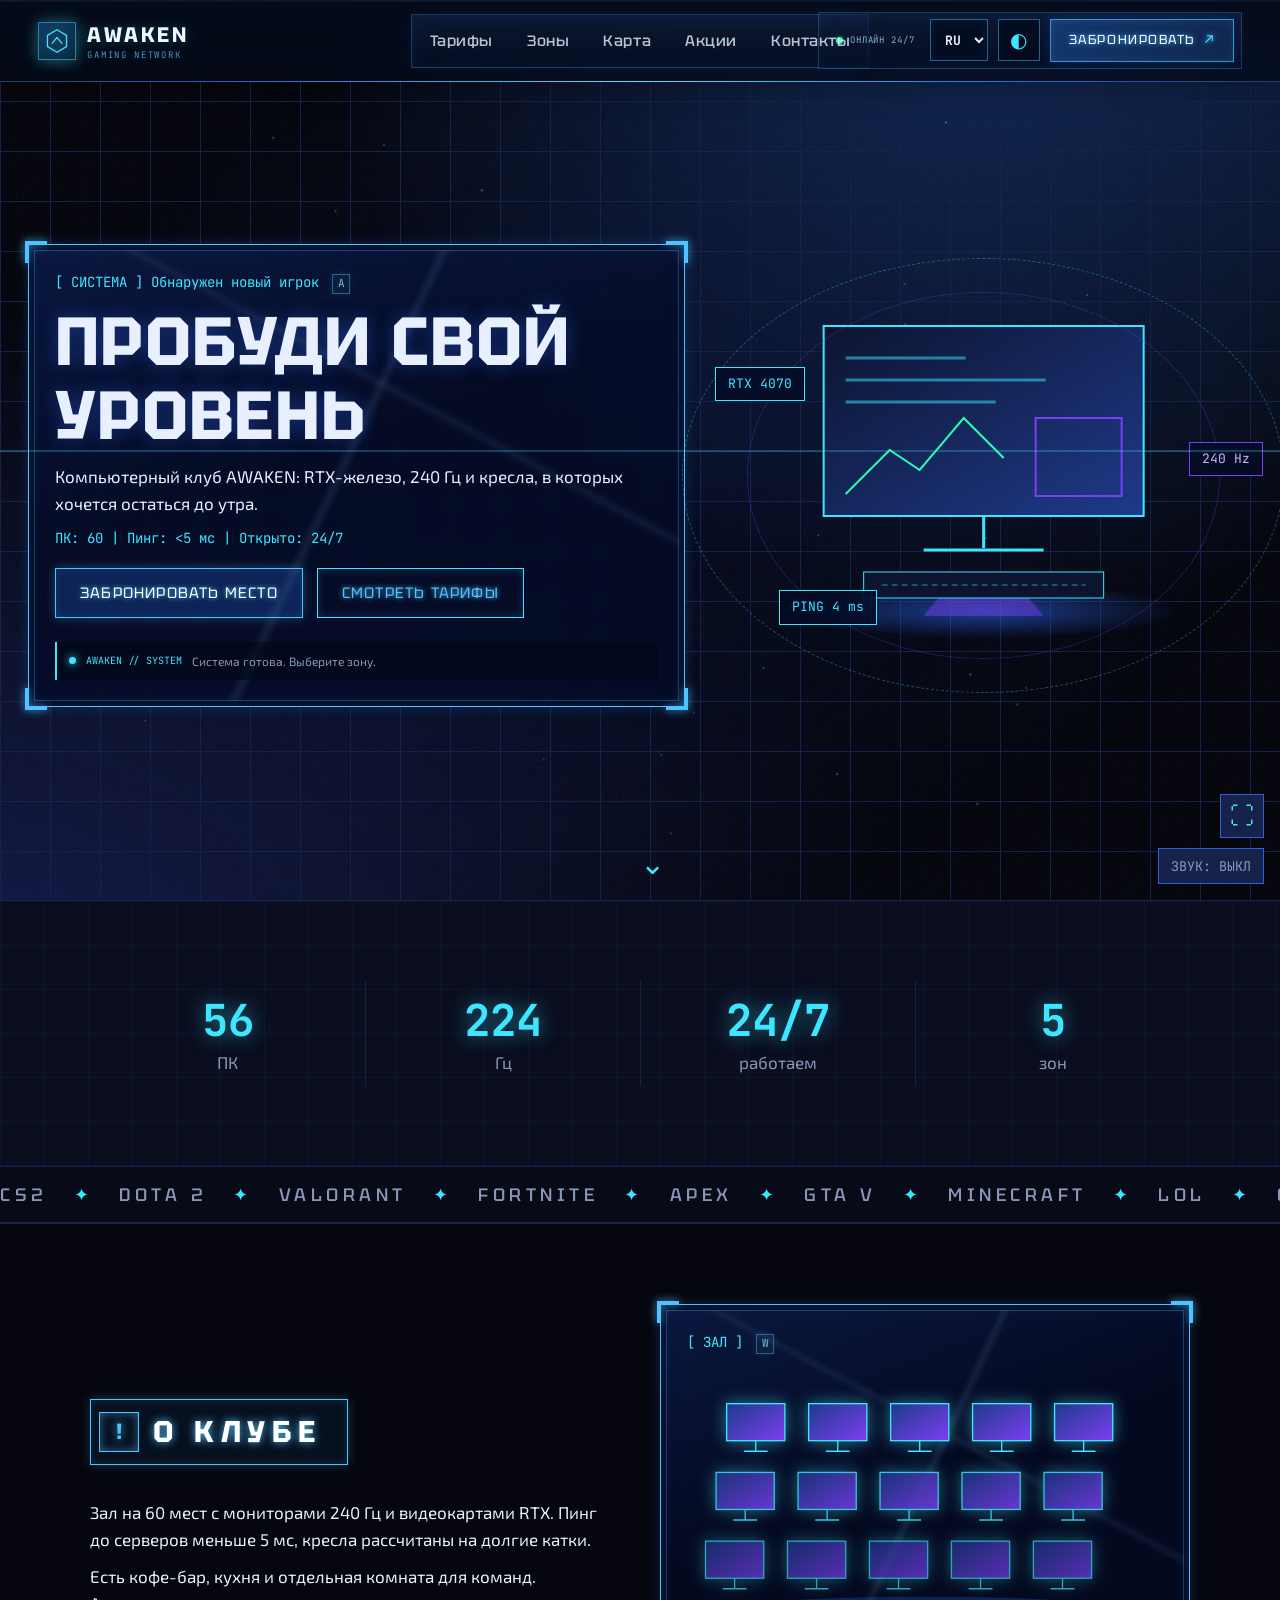
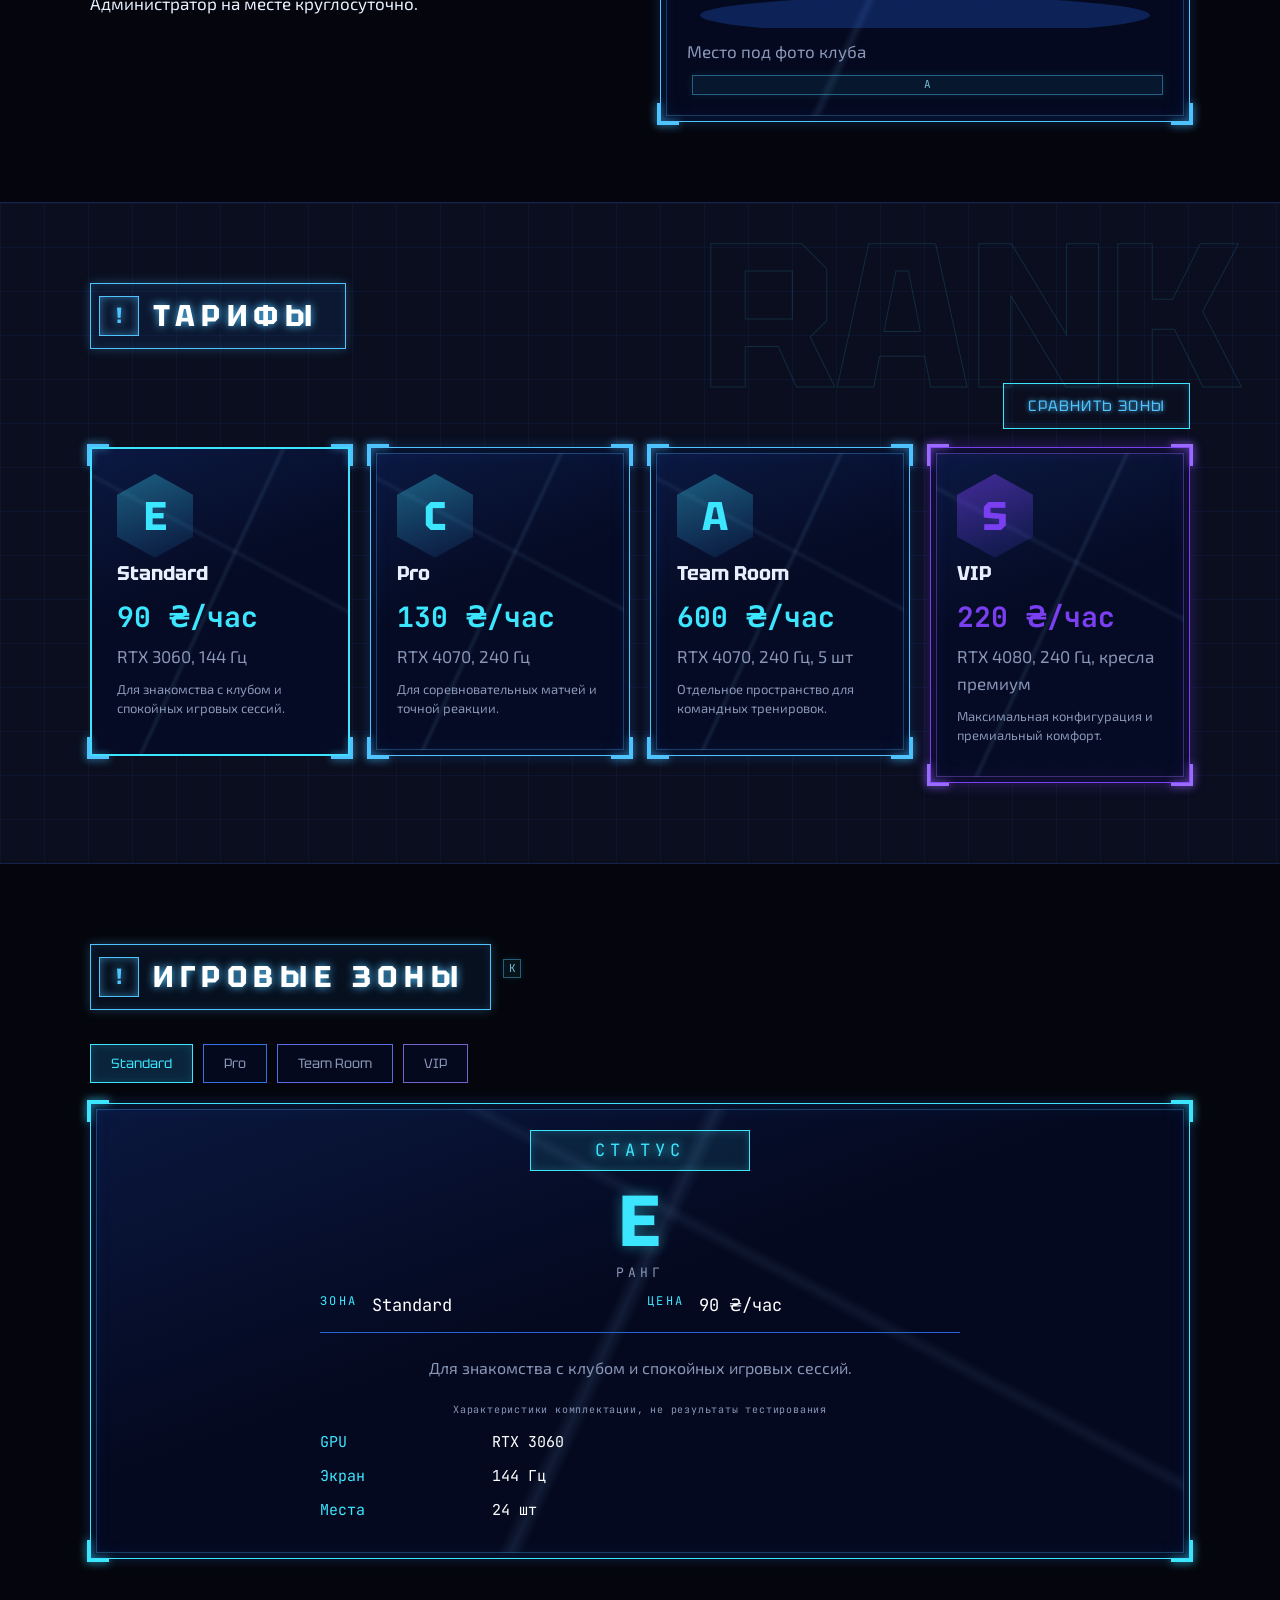
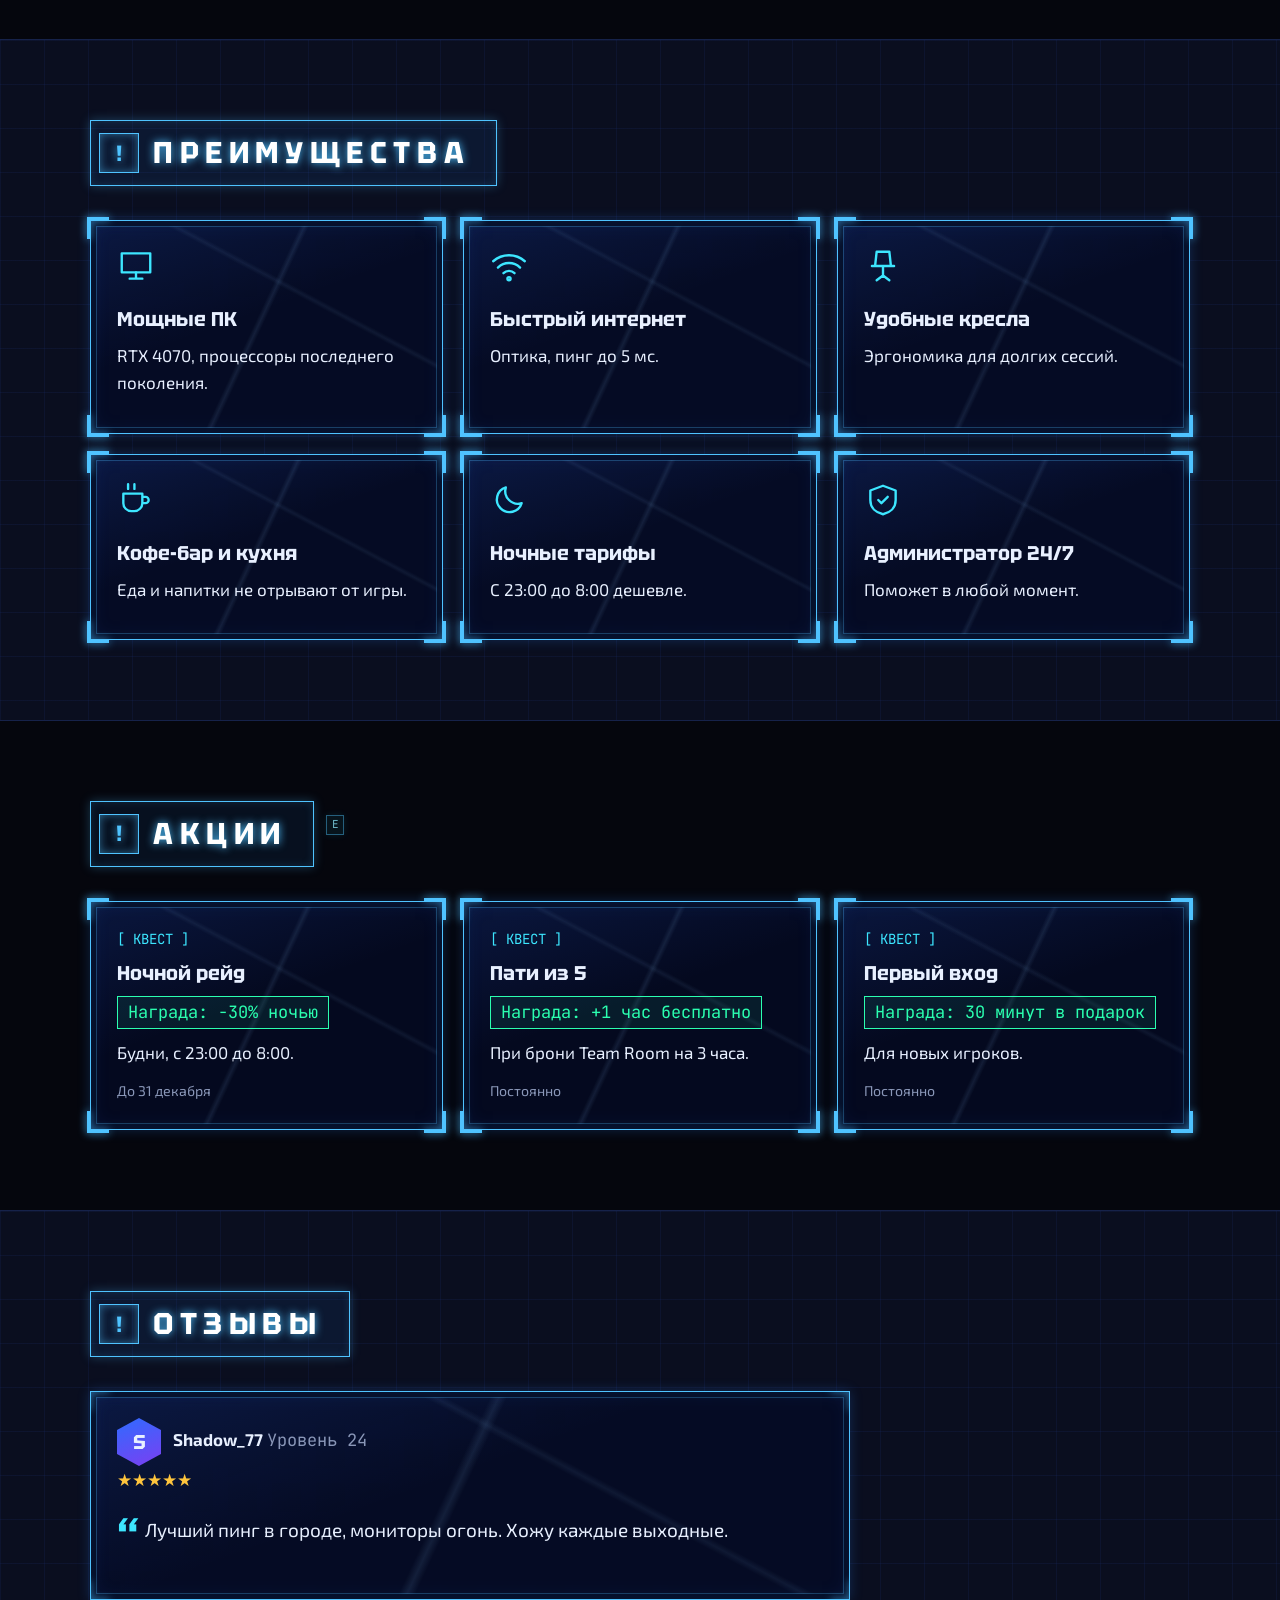
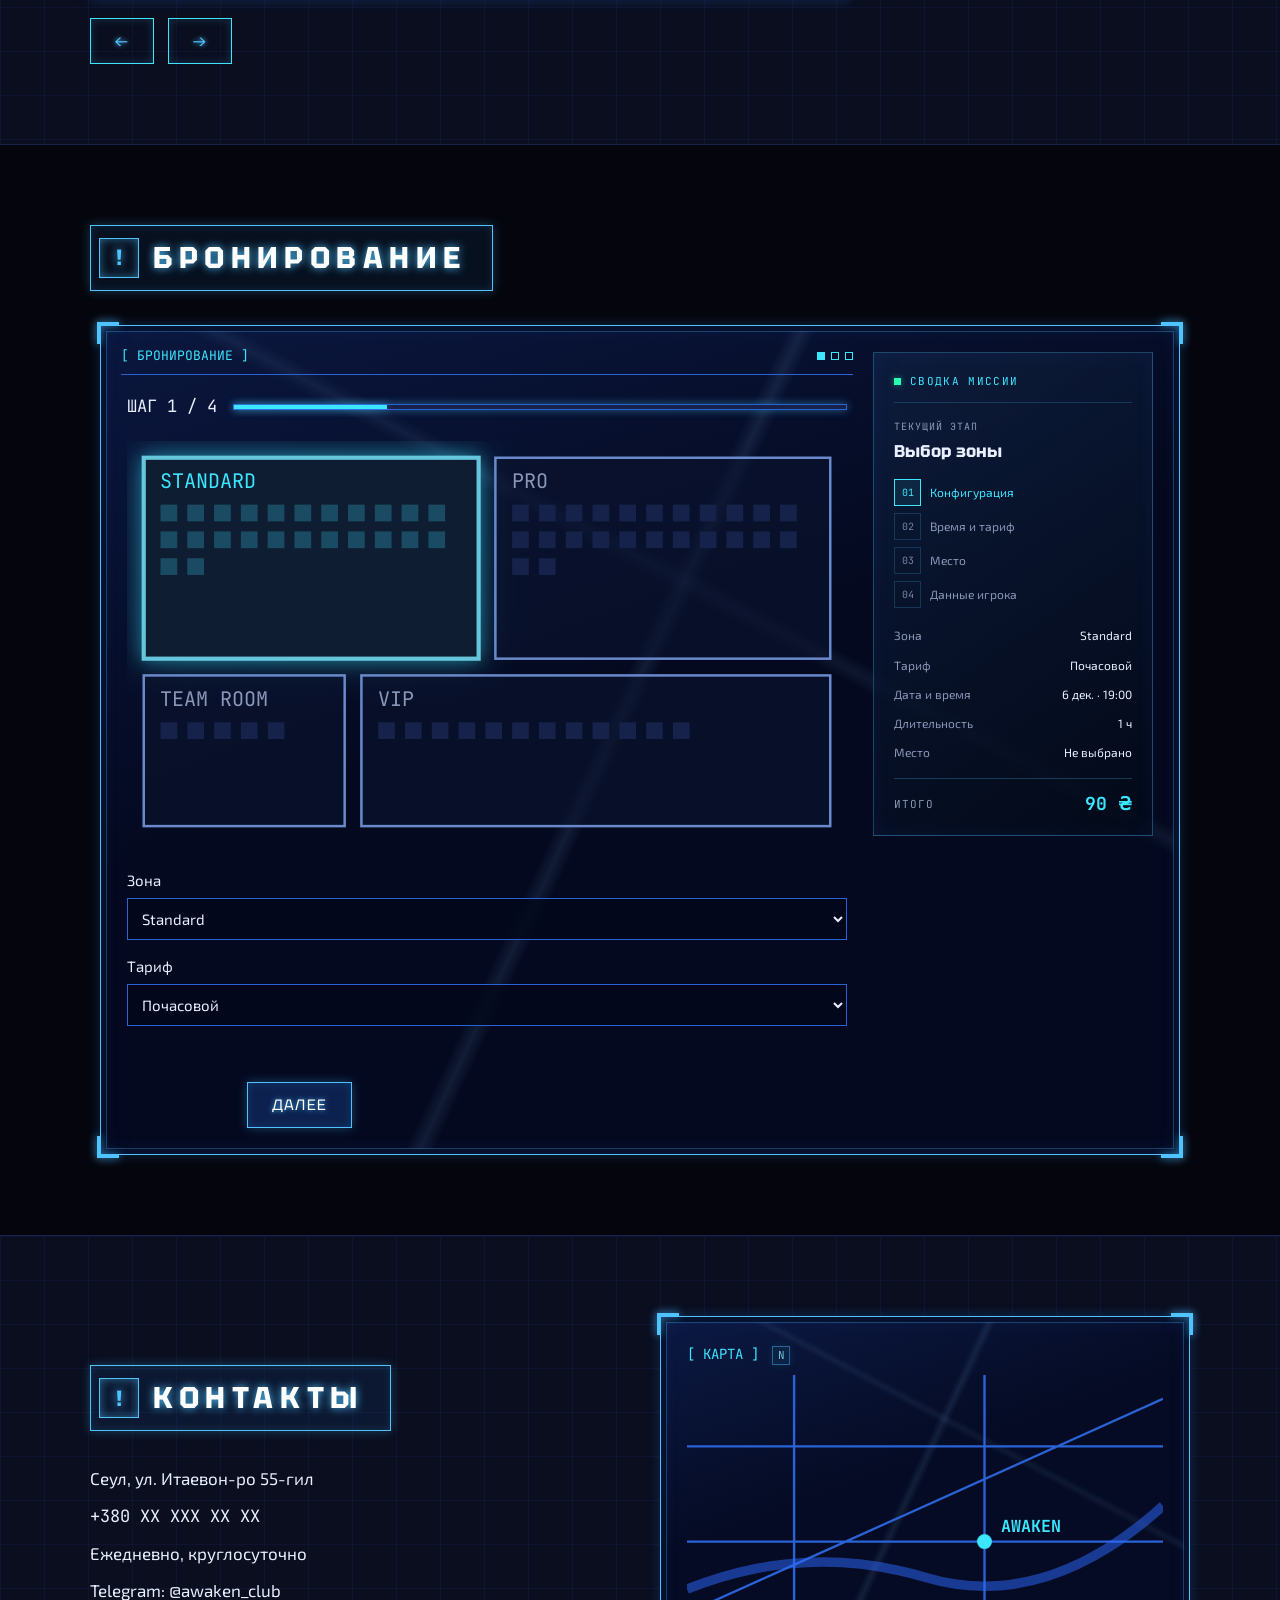
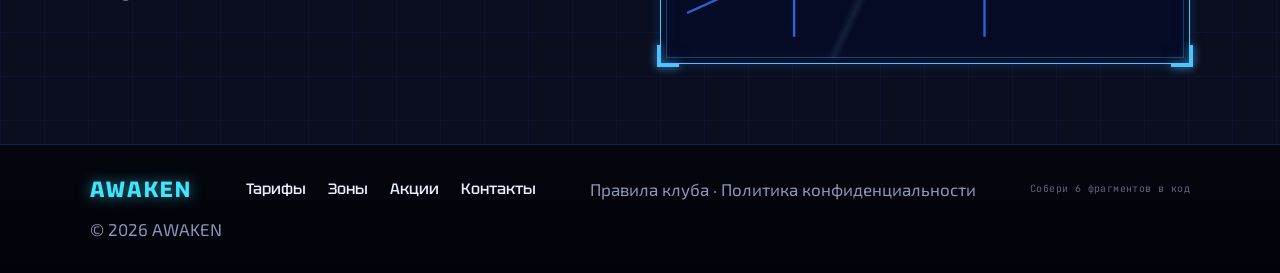
==== index.html @ d462f200 "s s" ====
<!doctype html>
<html lang="ru">

<head>
  <meta charset="UTF-8" />
  <meta name="viewport" content="width=device-width, initial-scale=1" />
  <title>AWAKEN | Игровые зоны, тарифы и демо-бронирование</title>
  <meta id="metaDescription" name="description"
    content="Учебный демосайт AWAKEN: игровые зоны, условные тарифы и демонстрационная форма бронирования компьютерного клуба." />
  <meta id="metaKeywords" name="keywords"
    content="учебный проект, компьютерный клуб, игровые зоны, тарифы, демо-бронирование, AWAKEN" />
  <meta property="og:type" content="website" />
  <meta id="ogTitle" property="og:title" content="AWAKEN | Игровые зоны, тарифы и демо-бронирование" />
  <meta id="ogDescription" property="og:description"
    content="Учебный демосайт AWAKEN: игровые зоны, условные тарифы и демонстрационная форма бронирования компьютерного клуба." />
  <meta id="ogLocale" property="og:locale" content="ru_RU" />
  <meta property="og:site_name" content="AWAKEN" />
  <meta name="twitter:card" content="summary" />
  <meta id="twitterTitle" name="twitter:title" content="AWAKEN | Игровые зоны, тарифы и демо-бронирование" />
  <meta id="twitterDescription" name="twitter:description"
    content="Учебный демосайт AWAKEN: игровые зоны, условные тарифы и демонстрационная форма бронирования компьютерного клуба." />
  <link rel="preconnect" href="https://fonts.googleapis.com" />
  <link rel="preconnect" href="https://fonts.gstatic.com" crossorigin />
  <link
    href="https://fonts.googleapis.com/css2?family=Tektur:wght@500;700&family=Exo+2:wght@400;600&family=JetBrains+Mono:wght@400;700&display=swap"
    rel="stylesheet" />
  <link rel="stylesheet" href="./style.css" />
</head>

<body>
  <a class="skip-link" href="#mainContent">Перейти к основному содержимому</a>
  <div id="loader">
    <p class="mono">ПРОБУЖДЕНИЕ СИСТЕМЫ...</p>
    <div class="bar"><i id="loadBar"></i></div>
  </div>
  <canvas id="particles" aria-hidden="true"></canvas>
  <div id="scrollProgress" role="progressbar" aria-label="Прогресс страницы" aria-valuemin="0" aria-valuemax="100"
    aria-valuenow="0">
    <span></span>
  </div>

  <header id="top">
    <a class="logo" href="#hero"><svg width="30" height="30" viewBox="0 0 30 30" fill="none" stroke="#3DE6FF"
        stroke-width="1.5">
        <path d="M15 2l11 6.5v13L15 28 4 21.5v-13z" />
        <path d="M9 18l6-7 6 7" />
      </svg><span class="brand-copy"><b>AWAKEN</b><small>GAMING NETWORK</small></span></a>
    <nav id="nav">
      <a href="#tariffs">Тарифы</a><a href="#zones">Зоны</a><a href="#map">Карта</a><a href="#quests">Акции</a><a
        href="#contacts">Контакты</a>
    </nav>
    <div class="head-right">
      <span class="head-status"><i></i><span>ОНЛАЙН 24/7</span></span>
      <select id="lang" aria-label="Язык">
        <option>RU</option>
        <option>UA</option>
        <option>EN</option>
      </select>
      <button id="calmMode" class="calm-toggle mono" type="button" aria-label="Спокойный режим" aria-pressed="false"
        title="Спокойный режим">
        ◐
      </button>
      <a class="btn" href="#map">Забронировать</a>
      <button id="burger" aria-label="Меню" aria-expanded="false" aria-controls="nav">☰</button>
    </div>
  </header>

  <main id="mainContent" tabindex="-1">
    <section id="hero">
      <div class="panel hero-box">
        <p class="mono tag">
          [ СИСТЕМА ] Обнаружен новый игрок
          <span class="cipher-fragment" title="Фрагмент 1/6" aria-hidden="true">A</span>
        </p>
        <h1 id="h1" class="glitch">Пробуди свой уровень</h1>
        <p>
          Компьютерный клуб AWAKEN: RTX-железо, 240 Гц и кресла, в которых хочется остаться до
          утра.
        </p>
        <p class="mono mini">ПК: 60 | Пинг: &lt;5 мс | Открыто: 24/7</p>
        <div class="row">
          <a class="btn" href="#map">Забронировать место</a><a class="btn ghost" href="#tariffs">Смотреть тарифы</a>
        </div>
        <div class="system-console" role="status">
          <span class="console-led" aria-hidden="true"></span>
          <span class="mono console-label">AWAKEN // SYSTEM</span>
          <span id="consoleMessage">Система готова. Выберите зону.</span>
        </div>
      </div>
      <div class="setup" aria-hidden="true">
        <svg viewBox="0 0 420 340">
          <defs>
            <linearGradient id="sg" x1="0" y1="0" x2="1" y2="1">
              <stop offset="0" stop-color="#0D1430" />
              <stop offset="1" stop-color="#1E3A8A" />
            </linearGradient>
            <radialGradient id="gl">
              <stop offset="0" stop-color="#2F6BFF" stop-opacity=".55" />
              <stop offset="1" stop-color="#2F6BFF" stop-opacity="0" />
            </radialGradient>
          </defs>
          <ellipse cx="210" cy="305" rx="200" ry="28" fill="url(#gl)" />
          <path d="M150 310q60-80 120 0z" fill="#7B3FF2" opacity=".45" />
          <g class="fl">
            <rect x="50" y="20" width="320" height="190" fill="url(#sg)" stroke="#3DE6FF" stroke-width="2" />
            <path d="M72 52h120M72 74h200M72 96h150" stroke="#3DE6FF" opacity=".5" stroke-width="3" />
            <rect x="262" y="112" width="86" height="78" fill="none" stroke="#7B3FF2" stroke-width="2" />
            <path d="M72 188l44-44 30 20 44-52 40 40" fill="none" stroke="#2BFFB0" stroke-width="2" />
            <path d="M210 210v32M150 244h120" stroke="#3DE6FF" stroke-width="3" />
          </g>
          <rect x="90" y="266" width="240" height="26" fill="#0D1430" stroke="#3DE6FF" />
          <path d="M108 279h204" stroke="#3DE6FF" stroke-dasharray="6 4" opacity=".6" />
        </svg><span class="chip c1 mono">RTX 4070</span><span class="chip c2 mono">240 Hz</span><span
          class="chip c3 mono">PING 4 ms</span>
      </div>
      <a class="scroll" href="#stats" aria-label="Прокрутить">⌄</a>
    </section>

    <section id="stats" class="alt">
      <div class="wrap stats">
        <div><b class="num" data-to="60">0</b><span>ПК</span></div>
        <div><b class="num" data-to="240">0</b><span>Гц</span></div>
        <div><b>24/7</b><span>работаем</span></div>
        <div><b class="num" data-to="5">0</b><span>зон</span></div>
      </div>
    </section>

    <div class="marq" aria-hidden="true">
      <div>
        CS2<b>✦</b>DOTA 2<b>✦</b>VALORANT<b>✦</b>FORTNITE<b>✦</b>APEX<b>✦</b>GTA
        V<b>✦</b>MINECRAFT<b>✦</b>LOL<b>✦</b>CS2<b>✦</b>DOTA
        2<b>✦</b>VALORANT<b>✦</b>FORTNITE<b>✦</b>APEX<b>✦</b>GTA
        V<b>✦</b>MINECRAFT<b>✦</b>LOL<b>✦</b>CS2<b>✦</b>DOTA
        2<b>✦</b>VALORANT<b>✦</b>FORTNITE<b>✦</b>APEX<b>✦</b>GTA
        V<b>✦</b>MINECRAFT<b>✦</b>LOL<b>✦</b>CS2<b>✦</b>DOTA
        2<b>✦</b>VALORANT<b>✦</b>FORTNITE<b>✦</b>APEX<b>✦</b>GTA V<b>✦</b>MINECRAFT<b>✦</b>LOL<b>✦</b>
      </div>
    </div>

    <section id="about">
      <div class="wrap two">
        <div>
          <h2>О клубе</h2>
          <p>
            Зал на 60 мест с мониторами 240 Гц и видеокартами RTX. Пинг до серверов меньше 5 мс,
            кресла рассчитаны на долгие катки.
          </p>
          <p>
            Есть кофе-бар, кухня и отдельная комната для команд. Администратор на месте
            круглосуточно.
          </p>
        </div>
        <div class="panel photo">
          <span class="mono tag">[ ЗАЛ ]
            <span class="cipher-fragment" title="Фрагмент 2/6" aria-hidden="true">W</span></span><svg class="hall"
            viewBox="0 0 360 200" aria-hidden="true">
            <defs>
              <linearGradient id="m2" x1="0" y1="0" x2="1" y2="1">
                <stop offset="0" stop-color="#1E3A8A" />
                <stop offset="1" stop-color="#7B3FF2" />
              </linearGradient>
              <g id="mn">
                <rect width="44" height="28" fill="url(#m2)" stroke="#3DE6FF" />
                <path d="M22 28v8M13 36h18" stroke="#3DE6FF" />
              </g>
            </defs>
            <ellipse cx="180" cy="190" rx="170" ry="14" fill="#2F6BFF" opacity=".25" />
            <use href="#mn" x="30" y="30" opacity="1.0" />
            <use href="#mn" x="92" y="30" opacity="1.0" />
            <use href="#mn" x="154" y="30" opacity="1.0" />
            <use href="#mn" x="216" y="30" opacity="1.0" />
            <use href="#mn" x="278" y="30" opacity="1.0" />
            <use href="#mn" x="22" y="82" opacity="0.85" />
            <use href="#mn" x="84" y="82" opacity="0.85" />
            <use href="#mn" x="146" y="82" opacity="0.85" />
            <use href="#mn" x="208" y="82" opacity="0.85" />
            <use href="#mn" x="270" y="82" opacity="0.85" />
            <use href="#mn" x="14" y="134" opacity="0.7" />
            <use href="#mn" x="76" y="134" opacity="0.7" />
            <use href="#mn" x="138" y="134" opacity="0.7" />
            <use href="#mn" x="200" y="134" opacity="0.7" />
            <use href="#mn" x="262" y="134" opacity="0.7" />
          </svg>
          <p class="muted">Место под фото клуба</p>
          <span class="cipher-fragment" title="Фрагмент 3/6" aria-hidden="true">A</span>
        </div>
      </div>
    </section>

    <section id="tariffs" class="alt">
      <div class="wrap">
        <h2>Тарифы</h2>
        <button id="compareZones" class="btn ghost compare-trigger" type="button">
          Сравнить зоны
        </button>
        <div class="grid4" id="tariffGrid"></div>
      </div>
    </section>

    <section id="zones">
      <div class="wrap">
        <h2>Игровые зоны</h2>
        <span class="cipher-fragment cipher-marker" title="Фрагмент 4/6" aria-hidden="true">K</span>
        <div class="tabs" id="zoneTabs"></div>
        <div id="zoneTooltip" class="zone-tooltip" role="status" aria-live="polite" hidden></div>
        <div class="panel zone-card" id="zoneCard"></div>
      </div>
    </section>

    <section id="adv" class="alt">
      <div class="wrap">
        <h2>Преимущества</h2>
        <div class="grid3">
          <div class="panel">
            <svg class="ico" viewBox="0 0 24 24" aria-hidden="true">
              <rect x="3" y="4" width="18" height="12" />
              <path d="M8 20h8M12 16v4" />
            </svg>
            <h3>Мощные ПК</h3>
            <p>RTX 4070, процессоры последнего поколения.</p>
          </div>
          <div class="panel">
            <svg class="ico" viewBox="0 0 24 24" aria-hidden="true">
              <path d="M2 9a15 15 0 0 1 20 0M5 13a10 10 0 0 1 14 0M8.5 16.5a5 5 0 0 1 7 0" />
              <circle cx="12" cy="20" r="1" />
            </svg>
            <h3>Быстрый интернет</h3>
            <p>Оптика, пинг до 5 мс.</p>
          </div>
          <div class="panel">
            <svg class="ico" viewBox="0 0 24 24" aria-hidden="true">
              <path d="M8 3h8l1 9H7zM5 12h14M12 12v6M8 21l4-3 4 3" />
            </svg>
            <h3>Удобные кресла</h3>
            <p>Эргономика для долгих сессий.</p>
          </div>
          <div class="panel">
            <svg class="ico" viewBox="0 0 24 24" aria-hidden="true">
              <path d="M4 8h12v6a5 5 0 0 1-5 5H9a5 5 0 0 1-5-5zM16 10h2a2 2 0 0 1 0 4h-2M7 2v3M11 2v3" />
            </svg>
            <h3>Кофе-бар и кухня</h3>
            <p>Еда и напитки не отрывают от игры.</p>
          </div>
          <div class="panel">
            <svg class="ico" viewBox="0 0 24 24" aria-hidden="true">
              <path d="M20 14A8 8 0 0 1 10 4a8 8 0 1 0 10 10z" />
            </svg>
            <h3>Ночные тарифы</h3>
            <p>С 23:00 до 8:00 дешевле.</p>
          </div>
          <div class="panel">
            <svg class="ico" viewBox="0 0 24 24" aria-hidden="true">
              <path d="M12 3l8 3v6c0 5-3.5 8-8 9-4.5-1-8-4-8-9V6z" />
              <path d="M9 12l2 2 4-4" />
            </svg>
            <h3>Администратор 24/7</h3>
            <p>Поможет в любой момент.</p>
          </div>
        </div>
      </div>
    </section>

    <section id="quests">
      <div class="wrap">
        <h2>Акции</h2>
        <span class="cipher-fragment cipher-marker" title="Фрагмент 5/6" aria-hidden="true">E</span>
        <div class="grid3">
          <div class="panel">
            <span class="mono tag">[ КВЕСТ ]</span>
            <h3>Ночной рейд</h3>
            <p class="reward mono">Награда: -30% ночью</p>
            <p>Будни, с 23:00 до 8:00.</p>
            <small class="muted">До 31 декабря</small>
          </div>
          <div class="panel">
            <span class="mono tag">[ КВЕСТ ]</span>
            <h3>Пати из 5</h3>
            <p class="reward mono">Награда: +1 час бесплатно</p>
            <p>При брони Team Room на 3 часа.</p>
            <small class="muted">Постоянно</small>
          </div>
          <div class="panel">
            <span class="mono tag">[ КВЕСТ ]</span>
            <h3>Первый вход</h3>
            <p class="reward mono">Награда: 30 минут в подарок</p>
            <p>Для новых игроков.</p>
            <small class="muted">Постоянно</small>
          </div>
        </div>
      </div>
    </section>

    <section id="reviews" class="alt">
      <div class="wrap">
        <h2>Отзывы</h2>
        <div class="panel review" id="review"></div>
        <div class="row">
          <button class="btn ghost" id="prev" type="button" aria-label="Предыдущий отзыв">
            ←</button><button class="btn ghost" id="next" type="button" aria-label="Следующий отзыв">
            →
          </button>
        </div>
      </div>
    </section>

    <section id="map">
      <div class="wrap">
        <h2>Бронирование</h2>
        <div class="panel book">
          <div class="booking-layout">
            <div class="booking-main">
              <div class="wbar mono"><span>[ БРОНИРОВАНИЕ ]</span><i></i><i></i><i></i></div>
              <div class="steps mono">
                <span id="stepLabel">ШАГ 1 / 4</span>
                <div class="bar"><i id="stepBar"></i></div>
              </div>
              <div class="step" data-step="1">
                <div id="hallMap" class="hallmap" aria-label="Схема зала"></div>
                <label>Зона<select id="fZone"></select></label>
                <label>Тариф<select id="fTariff">
                    <option value="1">Почасовой</option>
                    <option value="0.9">Пакет 3 часа (-10%)</option>
                    <option value="0.7">Ночной (-30%)</option>
                  </select></label>
              </div>
              <div class="step" data-step="2" hidden>
                <label>Дата<input type="date" id="fDate" /></label>
                <label>Время<select id="fTime"></select></label>
                <label>Длительность<select id="fDur">
                    <option>1</option>
                    <option>2</option>
                    <option>3</option>
                    <option>5</option>
                  </select></label>
                <p class="mono total" id="total"></p>
              </div>
              <div class="step" data-step="3" hidden>
                <div class="legend mono">
                  <span class="free">свободно</span><span class="busy">занято</span><span class="sel">выбрано</span>
                </div>
                <div class="seats" id="seats"></div>
                <p class="mono muted" id="seatInfo">Выберите место</p>
              </div>
              <div class="step" data-step="4" hidden>
                <label>Имя или ник *<input id="fName" /></label>
                <label>Телефон *<input id="fPhone" placeholder="+380 XX XXX XX XX" inputmode="tel" /></label>
                <label>Email<input id="fEmail" type="email" inputmode="email" /></label>
                <label>Telegram<input id="fTg" placeholder="@nick" /></label>
                <label>Комментарий<textarea id="fNote" maxlength="300"></textarea></label>
                <input id="hp" class="hp" tabindex="-1" autocomplete="off" aria-hidden="true" />
                <label class="check"><input type="checkbox" id="fAgree" /> Согласен на обработку данных *</label>
              </div>
              <p class="error" id="err"></p>
              <div class="row">
                <button class="btn ghost" id="back">Назад</button><button class="btn" id="forward">Далее</button>
              </div>
            </div>
            <aside class="booking-summary" aria-live="polite">
              <div class="summary-top mono">
                <span class="summary-led"></span><span>СВОДКА МИССИИ</span>
              </div>
              <p class="summary-label mono">ТЕКУЩИЙ ЭТАП</p>
              <h3 id="missionTitle">Выбор зоны</h3>
              <ol class="mission-list">
                <li data-mission-step="1">Конфигурация</li>
                <li data-mission-step="2">Время и тариф</li>
                <li data-mission-step="3">Место</li>
                <li data-mission-step="4">Данные игрока</li>
              </ol>
              <dl class="summary-details">
                <div>
                  <dt>Зона</dt>
                  <dd id="summaryZone">Standard</dd>
                </div>
                <div>
                  <dt>Тариф</dt>
                  <dd id="summaryRate">Почасовой</dd>
                </div>
                <div>
                  <dt>Дата и время</dt>
                  <dd id="summaryDate">—</dd>
                </div>
                <div>
                  <dt>Длительность</dt>
                  <dd id="summaryDuration">1 ч</dd>
                </div>
                <div>
                  <dt>Место</dt>
                  <dd id="summarySeat">—</dd>
                </div>
              </dl>
              <div class="summary-total">
                <span>ИТОГО</span><strong id="summaryTotal">90 ₴</strong>
              </div>
            </aside>
          </div>
        </div>
      </div>
    </section>

    <section id="contacts" class="alt">
      <div class="wrap two">
        <div>
          <h2>Контакты</h2>
          <p>Сеул, ул. Итаевон-ро 55-гил</p>
          <p class="mono">+380 XX XXX XX XX</p>
          <p>Ежедневно, круглосуточно</p>
          <p>Telegram: @awaken_club</p>
        </div>
        <div class="panel photo map">
          <span class="mono tag">[ КАРТА ]
            <span class="cipher-fragment" title="Фрагмент 6/6" aria-hidden="true">N</span></span><svg class="citymap"
            viewBox="0 0 400 220" aria-hidden="true">
            <path d="M0 60h400M0 140h400M90 0v220M250 0v220M0 200L400 20" />
            <path class="river" d="M0 180q100-40 200-10t200-60" />
            <circle class="ring" cx="250" cy="140" r="6" />
            <circle cx="250" cy="140" r="6" fill="#3DE6FF" />
            <text x="264" y="132">AWAKEN</text>
          </svg>
        </div>
      </div>
    </section>
  </main>

  <footer>
    <div class="wrap foot">
      <b class="logo-f">AWAKEN</b>
      <div class="fn">
        <a href="#tariffs">Тарифы</a><a href="#zones">Зоны</a><a href="#quests">Акции</a><a
          href="#contacts">Контакты</a>
      </div>
      <span class="muted">Правила клуба · Политика конфиденциальности</span>
      <span class="cipher-hint mono">Собери 6 фрагментов в код</span><span class="muted">© 2026 AWAKEN</span>
    </div>
  </footer>

  <dialog id="compareDialog" class="compare-dialog" aria-labelledby="compareTitle">
    <button id="compareClose" class="compare-close" type="button" aria-label="Закрыть сравнение">
      ×
    </button>
    <p class="mono compare-kicker">[ СРАВНЕНИЕ КОНФИГУРАЦИЙ ]</p>
    <h2 id="compareTitle">Сравнение зон</h2>
    <div id="compareContent"></div>
  </dialog>

  <dialog id="bookingComplete" class="booking-complete" aria-labelledby="completeTitle">
    <button id="completeClose" class="complete-close" type="button" aria-label="Закрыть подтверждение">
      ×
    </button>
    <div class="complete-kicker mono">[ МИССИЯ ЗАВЕРШЕНА ]</div>
    <div class="complete-mark" aria-hidden="true">✓</div>
    <h2 id="completeTitle">Бронь подтверждена</h2>
    <p id="completeMessage">Твоё место ждёт тебя. Увидимся в игре!</p>
    <dl class="complete-details">
      <div>
        <dt>Зона</dt>
        <dd id="completeZone"></dd>
      </div>
      <div>
        <dt>Место</dt>
        <dd id="completeSeat"></dd>
      </div>
      <div>
        <dt>Дата и время</dt>
        <dd id="completeDate"></dd>
      </div>
      <div>
        <dt>Длительность</dt>
        <dd id="completeDuration"></dd>
      </div>
      <div>
        <dt>ИТОГО</dt>
        <dd id="completeTotal"></dd>
      </div>
    </dl>
    <div class="complete-actions">
      <button id="completeCalendar" class="btn ghost" type="button">В календарь</button>
      <button id="completeNew" class="btn" type="button">Новая бронь</button>
    </div>
  </dialog>

  <div id="toasts"></div>
  <button id="mobileBookingSummary" type="button" aria-label="Сводка миссии и сумма брони">
    <span><small class="mono">МИССИЯ</small><strong id="mobileSummaryZone">Standard</strong><em
        id="mobileSummarySeat">Место —</em></span>
    <b><small class="mono">ИТОГО</small><strong id="mobileSummaryTotal">90 ₴</strong></b>
  </button>
  <button id="sound" class="mono" aria-pressed="false">ЗВУК: ВЫКЛ</button>
  <button id="fullscreen" class="mono" type="button" aria-label="Включить полноэкранный режим"
    title="Включить полноэкранный режим" aria-pressed="false">
    ⛶
  </button>
  <a class="btn sticky" href="#map">Забронировать</a>
  <script src="./main.js"></script>
</body>

</html>
---- style.css ----
:root {
  --bg: #05060d;
  --bg2: #0a0e1f;
  --panel: rgba(13, 20, 48, 0.78);
  --line: #1e3a8a;
  --line2: #16224a;
  --muted: #8a97b8;
  --text: #e8f0ff;
  --blue: #2f6bff;
  --cyan: #3de6ff;
  --violet: #7b3ff2;
  --ok: #2bffb0;
  --warn: #ffc53d;
  --bad: #ff3d5a;
  --cut: polygon(
    0 0,
    calc(100% - 12px) 0,
    100% 12px,
    100% 100%,
    12px 100%,
    0 calc(100% - 12px)
  );
}
* {
  box-sizing: border-box;
  margin: 0;
}
html {
  scroll-behavior: smooth;
  scroll-padding-top: 70px;
}
body {
  background: var(--bg);
  color: var(--text);
  font:
    17px/1.6 "Exo 2",
    Inter,
    sans-serif;
  overflow-x: hidden;
}
body::before {
  content: "";
  position: fixed;
  inset: 0;
  z-index: -1;
  background:
    radial-gradient(circle at 85% 0, rgba(47, 107, 255, 0.22), transparent 45%),
    radial-gradient(
      circle at 10% 100%,
      rgba(123, 63, 242, 0.18),
      transparent 45%
    );
}
h1,
h2,
h3,
.btn,
nav a,
.logo {
  font-family: Tektur, "Russo One", sans-serif;
}
h1 {
  font-size: clamp(34px, 6vw, 68px);
  line-height: 1.1;
  text-transform: uppercase;
  letter-spacing: 0.02em;
  margin: 10px 0;
}
h2 {
  font-size: clamp(28px, 4vw, 42px);
  text-transform: uppercase;
  margin-bottom: 28px;
}
h2::after {
  content: "";
  display: block;
  width: 60px;
  height: 3px;
  background: var(--cyan);
  margin-top: 8px;
}
h3 {
  margin-bottom: 6px;
}
p {
  margin-bottom: 10px;
}
a {
  color: var(--cyan);
}
.mono {
  font-family: "JetBrains Mono", monospace;
}
.muted {
  color: var(--muted);
}
.wrap {
  max-width: 1140px;
  margin: auto;
  padding: 0 20px;
}
section {
  padding: 80px 0;
}
.alt {
  background: var(--bg2);
}
.two {
  display: grid;
  grid-template-columns: 1fr 1fr;
  gap: 40px;
  align-items: center;
}
.grid4 {
  display: grid;
  grid-template-columns: repeat(4, 1fr);
  gap: 20px;
}
#tariffGrid {
  align-items: start;
}
.grid3 {
  display: grid;
  grid-template-columns: repeat(3, 1fr);
  gap: 20px;
}
.row {
  display: flex;
  gap: 14px;
  flex-wrap: wrap;
  margin-top: 18px;
}

/* панели */
.panel {
  position: relative;
  background: var(--panel);
  backdrop-filter: blur(8px);
  border: 1px solid var(--line);
  padding: 22px;
  clip-path: var(--cut);
}
.panel::before {
  content: "";
  position: absolute;
  left: 0;
  top: 0;
  width: 14px;
  height: 14px;
  border-left: 2px solid var(--cyan);
  border-top: 2px solid var(--cyan);
}
.tag {
  color: var(--cyan);
  font-size: 14px;
  font-weight: 400;
}
.photo {
  min-height: 260px;
  display: flex;
  flex-direction: column;
  justify-content: space-between;
}

/* кнопки */
.btn {
  display: inline-block;
  padding: 12px 24px;
  border: 1px solid transparent;
  cursor: pointer;
  color: #fff;
  text-decoration: none;
  text-transform: uppercase;
  font-size: 15px;
  background: linear-gradient(90deg, var(--blue), var(--cyan));
  clip-path: polygon(0 0, calc(100% - 10px) 0, 100% 10px, 100% 100%, 0 100%);
  box-shadow: 0 0 20px rgba(47, 107, 255, 0.6);
  transition:
    transform 0.2s,
    filter 0.2s;
}
.btn:hover {
  transform: translateY(-2px);
  filter: brightness(1.15);
}
.btn:active {
  transform: scale(0.97);
}
.btn.ghost {
  background: transparent;
  border-color: var(--cyan);
  color: var(--cyan);
  box-shadow: none;
}
.btn.ghost:hover {
  background: rgba(61, 230, 255, 0.15);
}
.btn.vip {
  background: linear-gradient(90deg, var(--violet), var(--blue));
}
.btn:disabled {
  background: var(--line2);
  color: var(--muted);
  box-shadow: none;
  cursor: not-allowed;
}
:focus-visible {
  outline: 2px solid var(--cyan);
  outline-offset: 2px;
}

/* шапка */
header {
  position: fixed;
  top: 0;
  left: 0;
  right: 0;
  z-index: 50;
  display: flex;
  align-items: center;
  justify-content: space-between;
  padding: 18px 28px;
  transition: 0.3s;
}
header.small {
  padding: 8px 28px;
  background: rgba(5, 6, 13, 0.85);
  backdrop-filter: blur(10px);
  border-bottom: 1px solid var(--line2);
}
.logo {
  display: flex;
  gap: 10px;
  align-items: center;
  color: var(--text);
  text-decoration: none;
  font-size: 22px;
  font-weight: 700;
}
nav {
  display: flex;
  gap: 28px;
}
nav a {
  color: var(--text);
  text-decoration: none;
  font-weight: 500;
  position: relative;
  padding: 4px 0;
}
nav a::after {
  content: "";
  position: absolute;
  left: 0;
  bottom: 0;
  height: 2px;
  width: 0;
  background: var(--cyan);
  transition: width 0.3s;
}
nav a:hover::after,
nav a.active::after {
  width: 100%;
}
.head-right {
  display: flex;
  gap: 14px;
  align-items: center;
}
select,
input,
textarea {
  background: var(--bg);
  color: var(--text);
  border: 1px solid var(--line);
  padding: 10px;
  font: inherit;
  width: 100%;
}
#lang {
  width: auto;
}
#burger {
  display: none;
  background: none;
  border: 0;
  color: var(--text);
  font-size: 26px;
}

/* hero */
#hero {
  min-height: 100vh;
  display: grid;
  grid-template-columns: 1.1fr 0.9fr;
  gap: 30px;
  align-items: center;
  padding: 110px 28px 60px;
  position: relative;
  overflow: hidden;
  background-image:
    linear-gradient(var(--line2) 1px, transparent 1px),
    linear-gradient(90deg, var(--line2) 1px, transparent 1px);
  background-size: 50px 50px;
  background-position: var(--hero-grid-x, 0px) var(--hero-grid-y, 0px);
  transition: background-position 0.35s ease-out;
}
#hero::after {
  content: "";
  position: absolute;
  left: 0;
  right: 0;
  height: 2px;
  background: var(--cyan);
  opacity: 0.25;
  animation: scan 8s linear infinite;
}
@keyframes scan {
  from {
    top: 0;
  }
  to {
    top: 100%;
  }
}
.mini {
  color: var(--cyan);
  font-size: 14px;
}
.setup {
  position: relative;
  height: 340px;
  transform: translate3d(var(--hero-setup-x, 0px), var(--hero-setup-y, 0px), 0);
  transition: transform 0.35s ease-out;
}
.screen {
  position: absolute;
  inset: 20px 40px 90px;
  border: 2px solid var(--cyan);
  background: linear-gradient(135deg, #0d1430, #1e3a8a);
  box-shadow: 0 0 40px rgba(47, 107, 255, 0.6);
}
.keys {
  position: absolute;
  left: 50px;
  right: 50px;
  bottom: 40px;
  height: 26px;
  border: 1px solid var(--cyan);
  background: var(--panel);
}
.chair {
  position: absolute;
  left: 38%;
  bottom: 0;
  width: 24%;
  height: 30px;
  background: var(--violet);
  opacity: 0.6;
  filter: blur(6px);
}
.scroll {
  position: absolute;
  bottom: 14px;
  left: 50%;
  font-size: 30px;
  text-decoration: none;
  animation: pulse 2s infinite;
}
@keyframes pulse {
  50% {
    opacity: 0.3;
    transform: translateY(6px);
  }
}
.glitch.run {
  animation: glitch 0.3s;
}
@keyframes glitch {
  25% {
    transform: translate(-3px, 1px);
    text-shadow:
      2px 0 var(--bad),
      -2px 0 var(--cyan);
  }
  75% {
    transform: translate(3px, -1px);
    text-shadow: -2px 0 var(--violet);
  }
}

.stats {
  display: grid;
  grid-template-columns: repeat(4, 1fr);
  text-align: center;
}
.stats b {
  display: block;
  font:
    700 44px "JetBrains Mono",
    monospace;
  color: var(--cyan);
}
.stats span {
  color: var(--muted);
}

/* тарифы и зоны */
.rank {
  font:
    700 56px Tektur,
    sans-serif;
  color: var(--cyan);
}
.price {
  font:
    700 28px "JetBrains Mono",
    monospace;
  color: var(--cyan);
  margin: 8px 0;
}
.tariff {
  cursor: pointer;
  transition:
    transform 0.2s,
    border-color 0.2s;
}
.tariff:hover {
  transform: scale(1.02);
  border-color: var(--cyan);
}
.tariff.s .rank,
.tariff.s .price {
  color: var(--violet);
}
.more {
  display: grid;
  grid-template-rows: 0fr;
  opacity: 0;
  visibility: hidden;
  font-size: 15px;
  color: var(--muted);
  margin-top: 0;
  transition:
    grid-template-rows 0.35s ease,
    opacity 0.25s ease,
    margin-top 0.35s ease,
    visibility 0s linear 0.35s;
}
.more-content {
  min-height: 0;
  overflow: hidden;
}
.tariff.open .more {
  grid-template-rows: 1fr;
  opacity: 1;
  visibility: visible;
  margin-top: 8px;
  transition-delay: 0s;
}
.tabs {
  display: flex;
  gap: 10px;
  margin-bottom: 20px;
  flex-wrap: wrap;
}
.tabs button {
  background: var(--line2);
  color: var(--muted);
  border: 0;
  padding: 10px 20px;
  cursor: pointer;
  font-family: Tektur, sans-serif;
}
.tabs button.on {
  background: var(--blue);
  color: #fff;
}
.stat {
  display: grid;
  grid-template-columns: 90px 1fr 140px;
  gap: 12px;
  align-items: center;
  font-size: 15px;
  margin: 8px 0;
}
.stat i {
  height: 8px;
  background: var(--line2);
  position: relative;
}
.stat i::after {
  content: "";
  position: absolute;
  inset: 0;
  width: var(--v);
  background: var(--cyan);
  box-shadow: 0 0 8px var(--cyan);
}

.reward {
  color: var(--ok);
}
.review .stars {
  color: var(--warn);
}

/* бронь */
.book {
  max-width: 1080px;
  margin: auto;
}
.booking-layout {
  display: grid;
  grid-template-columns: minmax(0, 1fr) minmax(230px, 280px);
  gap: 26px;
  align-items: start;
}
.booking-main {
  min-width: 0;
}
.booking-summary {
  position: sticky;
  top: 104px;
  padding: 20px;
  border: 1px solid rgba(79, 195, 255, 0.32);
  background: linear-gradient(
    145deg,
    rgba(16, 34, 68, 0.72),
    rgba(3, 9, 23, 0.86)
  );
  box-shadow: inset 0 0 18px rgba(47, 107, 255, 0.08);
}
.summary-top {
  display: flex;
  align-items: center;
  gap: 9px;
  padding-bottom: 12px;
  border-bottom: 1px solid rgba(79, 195, 255, 0.2);
  color: var(--cyan);
  font-size: 11px;
  letter-spacing: 0.12em;
}
.summary-led {
  width: 7px;
  height: 7px;
  background: var(--ok);
  box-shadow: 0 0 6px rgba(43, 255, 176, 0.45);
}
.summary-label {
  margin: 16px 0 3px;
  color: var(--muted);
  font-size: 10px;
  letter-spacing: 0.1em;
}
.booking-summary h3 {
  min-height: 25px;
  color: var(--text);
  font-size: 17px;
}
.mission-list {
  display: grid;
  gap: 7px;
  margin: 14px 0 18px;
  padding: 0;
  list-style: none;
  counter-reset: mission;
}
.mission-list li {
  display: flex;
  align-items: center;
  gap: 9px;
  color: var(--muted);
  font-size: 12px;
  transition: color 0.2s ease;
}
.mission-list li::before {
  counter-increment: mission;
  content: "0" counter(mission);
  display: grid;
  width: 25px;
  height: 25px;
  place-items: center;
  border: 1px solid rgba(79, 195, 255, 0.2);
  color: #7584a6;
  font:
    10px "JetBrains Mono",
    monospace;
}
.mission-list li.current {
  color: var(--cyan);
}
.mission-list li.current::before {
  border-color: var(--cyan);
  color: var(--cyan);
  background: rgba(61, 230, 255, 0.08);
}
.mission-list li.complete {
  color: var(--ok);
}
.mission-list li.complete::before {
  border-color: rgba(43, 255, 176, 0.42);
  color: var(--ok);
}
.summary-details {
  display: grid;
  gap: 10px;
  margin: 0;
}
.summary-details > div {
  display: flex;
  justify-content: space-between;
  gap: 12px;
  font-size: 12px;
}
.summary-details dt {
  color: var(--muted);
}
.summary-details dd {
  max-width: 60%;
  margin: 0;
  color: var(--text);
  text-align: right;
  overflow-wrap: anywhere;
}
.summary-total {
  display: flex;
  align-items: center;
  justify-content: space-between;
  gap: 10px;
  margin-top: 16px;
  padding-top: 13px;
  border-top: 1px solid rgba(79, 195, 255, 0.25);
  color: var(--muted);
  font:
    11px "JetBrains Mono",
    monospace;
  letter-spacing: 0.1em;
}
.summary-total strong {
  color: var(--cyan);
  font-size: 18px;
  letter-spacing: 0;
}
.step:not([hidden]) {
  animation: booking-step-in 0.24s ease-out both;
}
@keyframes booking-step-in {
  from {
    opacity: 0;
    transform: translateY(7px);
  }
  to {
    opacity: 1;
    transform: translateY(0);
  }
}
.steps {
  display: flex;
  gap: 16px;
  align-items: center;
  margin-bottom: 20px;
}
.bar {
  flex: 1;
  height: 6px;
  background: var(--line2);
}
.bar i {
  display: block;
  height: 100%;
  width: 25%;
  background: var(--cyan);
  transition: width 0.4s;
}
label {
  display: block;
  margin-bottom: 14px;
  font-size: 15px;
}
label select,
label input,
label textarea {
  margin-top: 6px;
}
.check {
  display: flex;
  gap: 10px;
  align-items: center;
}
.check input {
  width: auto;
  margin: 0;
}
.hp {
  position: absolute;
  left: -9999px;
}
.total {
  font-size: 26px;
  color: var(--cyan);
}
.error {
  color: var(--bad);
  min-height: 24px;
}
.seats {
  display: grid;
  grid-template-columns: repeat(6, 1fr);
  gap: 10px;
}
.seat {
  padding: 12px 0;
  border: 1px solid var(--ok);
  color: var(--ok);
  background: transparent;
  cursor: pointer;
  font-family: "JetBrains Mono", monospace;
}
.seat.busy {
  border-color: var(--bad);
  color: var(--bad);
  cursor: not-allowed;
  opacity: 0.6;
}
.seat.sel {
  border-color: var(--cyan);
  color: var(--cyan);
  animation: glow 1.2s infinite;
}
@keyframes glow {
  50% {
    box-shadow: 0 0 14px var(--cyan);
  }
}
.legend {
  display: flex;
  gap: 18px;
  font-size: 13px;
  margin-bottom: 14px;
}
.legend .free {
  color: var(--ok);
}
.legend .busy {
  color: var(--bad);
}
.legend .sel {
  color: var(--cyan);
}

/* уведомления, подвал */
#toasts {
  position: fixed;
  right: 20px;
  top: 80px;
  z-index: 90;
  display: grid;
  gap: 10px;
}
.toast {
  background: var(--panel);
  backdrop-filter: blur(8px);
  border: 1px solid var(--ok);
  padding: 14px 18px;
  max-width: 320px;
  animation: in 0.4s;
}
.toast.warn {
  border-color: var(--warn);
}
@keyframes in {
  from {
    transform: translateX(100%);
    opacity: 0;
  }
}
footer {
  padding: 30px 0;
  border-top: 1px solid var(--line2);
}
.foot {
  display: flex;
  justify-content: space-between;
  gap: 12px;
  flex-wrap: wrap;
}
#sound {
  position: fixed;
  right: 16px;
  bottom: 16px;
  z-index: 60;
  background: var(--line2);
  color: var(--muted);
  border: 1px solid var(--line);
  padding: 8px 12px;
  cursor: pointer;
}
#fullscreen {
  position: fixed;
  right: 16px;
  bottom: 62px;
  z-index: 60;
  width: 44px;
  height: 44px;
  background: var(--line2);
  color: var(--cyan);
  border: 1px solid var(--line);
  font-size: 24px;
  line-height: 1;
  cursor: pointer;
  transition:
    color 0.2s,
    border-color 0.2s,
    box-shadow 0.2s;
}
#fullscreen:hover,
#fullscreen:focus-visible {
  color: var(--text);
  border-color: var(--cyan);
  box-shadow: 0 0 16px rgba(61, 230, 255, 0.3);
}
.sticky {
  display: none;
}

/* загрузчик и частицы */
#loader {
  position: fixed;
  inset: 0;
  z-index: 100;
  background: var(--bg);
  display: grid;
  place-content: center;
  gap: 16px;
  text-align: center;
  transition: opacity 0.5s;
}
#loader.done {
  opacity: 0;
  pointer-events: none;
}
#loader .bar {
  width: 260px;
}
#particles {
  position: fixed;
  inset: 0;
  z-index: -1;
  pointer-events: none;
}
.reveal {
  opacity: 0;
  transform: translateY(24px);
  transition:
    opacity 0.5s,
    transform 0.5s,
    border-color 0.2s;
}
.reveal.in {
  opacity: 1;
  transform: none;
}

@media (max-width: 1199px) {
  .grid4 {
    grid-template-columns: 1fr 1fr;
  }
}
@media (max-width: 767px) {
  nav {
    position: fixed;
    inset: 0;
    background: var(--bg);
    flex-direction: column;
    justify-content: center;
    align-items: center;
    font-size: 24px;
    display: none;
  }
  nav.open {
    display: flex;
  }
  #burger {
    display: block;
    position: relative;
    z-index: 60;
    min-width: 44px;
    min-height: 44px;
  }
  .head-right .btn {
    display: none;
  }
  #hero,
  .two,
  .grid3,
  .grid4,
  .stats {
    grid-template-columns: 1fr;
  }
  .stats {
    gap: 20px;
  }
  .setup {
    display: none;
  }
  .stat {
    grid-template-columns: 70px 1fr;
  }
  .stat em {
    grid-column: 1/-1;
  }
  .seats {
    grid-template-columns: repeat(4, 1fr);
  }
  .sticky {
    display: block;
    position: fixed;
    left: 16px;
    bottom: 16px;
    z-index: 55;
    text-align: center;
    width: calc(100% - 140px);
  }
  .btn,
  .seat,
  .tabs button {
    min-height: 44px;
  }
  section {
    padding: 56px 0;
  }
}
@media (prefers-reduced-motion: reduce) {
  *,
  *::before,
  *::after {
    animation: none !important;
    transition: none !important;
  }
  #particles {
    display: none;
  }
  .reveal {
    opacity: 1;
    transform: none;
  }
}

@media (min-width: 768px) {
  header,
  header.small {
    display: grid;
    grid-template-columns: minmax(190px, 1fr) auto minmax(300px, 1fr);
    align-items: center;
    gap: clamp(18px, 2.4vw, 38px);
    min-height: 82px;
    padding: 12px clamp(24px, 4vw, 64px);
    background: linear-gradient(
      180deg,
      rgba(4, 9, 22, 0.98),
      rgba(4, 9, 22, 0.86)
    );
    border-bottom: 1px solid rgba(79, 195, 255, 0.42);
    box-shadow:
      0 12px 36px rgba(0, 0, 0, 0.38),
      inset 0 -18px 28px rgba(22, 74, 160, 0.08);
    backdrop-filter: blur(18px) saturate(150%);
  }
  header.small {
    min-height: 68px;
    padding-top: 7px;
    padding-bottom: 7px;
  }
  header .logo {
    justify-self: start;
    gap: 12px;
    letter-spacing: 0;
  }
  header .logo svg {
    width: 38px;
    height: 38px;
    padding: 5px;
    border: 1px solid rgba(61, 230, 255, 0.5);
    background: linear-gradient(
      145deg,
      rgba(47, 107, 255, 0.2),
      rgba(3, 10, 27, 0.4)
    );
    box-shadow:
      0 0 15px rgba(61, 230, 255, 0.18),
      inset 0 0 12px rgba(61, 230, 255, 0.1);
  }
  .brand-copy {
    display: grid;
    gap: 1px;
    line-height: 1.1;
  }
  .brand-copy b {
    font:
      700 21px Tektur,
      sans-serif;
    letter-spacing: 0.12em;
  }
  .brand-copy small {
    color: rgba(121, 197, 255, 0.72);
    font:
      400 9px "JetBrains Mono",
      monospace;
    letter-spacing: 0.19em;
  }
  header nav {
    justify-self: center;
    gap: 2px;
    padding: 5px;
    border: 1px solid rgba(79, 195, 255, 0.25);
    background: linear-gradient(
      180deg,
      rgba(16, 33, 65, 0.62),
      rgba(5, 13, 31, 0.72)
    );
    box-shadow:
      inset 0 0 18px rgba(47, 107, 255, 0.1),
      0 0 16px rgba(47, 107, 255, 0.08);
  }
  header nav a {
    padding: 9px 13px;
    color: rgba(222, 235, 255, 0.72);
    font-size: 13px;
    letter-spacing: 0.045em;
    white-space: nowrap;
  }
  header nav a:hover,
  header nav a.active {
    border-color: rgba(79, 195, 255, 0.28);
    background: linear-gradient(
      180deg,
      rgba(47, 107, 255, 0.24),
      rgba(47, 107, 255, 0.07)
    );
    box-shadow: inset 0 0 14px rgba(61, 230, 255, 0.08);
  }
  header nav a::after {
    right: 12px;
    bottom: 2px;
    left: 12px;
    height: 2px;
    background: linear-gradient(90deg, transparent, var(--cyan), transparent);
  }
  header .head-right {
    justify-self: end;
    gap: 12px;
    padding: 6px 7px 6px 12px;
    border: 1px solid rgba(79, 195, 255, 0.25);
    background: linear-gradient(
      180deg,
      rgba(16, 33, 65, 0.58),
      rgba(5, 13, 31, 0.72)
    );
    box-shadow: inset 0 0 16px rgba(47, 107, 255, 0.08);
  }
  .head-status {
    display: inline-flex;
    align-items: center;
    gap: 7px;
    padding: 0 5px;
    color: rgba(158, 213, 235, 0.82);
    font:
      400 9px "JetBrains Mono",
      monospace;
    letter-spacing: 0.1em;
    white-space: nowrap;
  }
  .head-status i {
    width: 7px;
    height: 7px;
    border-radius: 50%;
    background: #2bffb0;
    box-shadow: 0 0 8px rgba(43, 255, 176, 0.9);
    animation: online-beacon 2s ease-in-out infinite;
  }
  @keyframes online-beacon {
    50% {
      opacity: 0.45;
      box-shadow: 0 0 2px rgba(43, 255, 176, 0.55);
    }
  }
  header #lang {
    min-height: 38px;
    border-color: rgba(79, 195, 255, 0.34);
    background-color: rgba(3, 9, 23, 0.92);
  }
  header .head-right > .btn {
    min-height: 38px;
    padding: 9px 16px;
    border-color: rgba(79, 195, 255, 0.68);
    background: linear-gradient(
      110deg,
      rgba(24, 69, 136, 0.72),
      rgba(15, 40, 81, 0.92)
    );
    font-size: 11px;
    letter-spacing: 0.12em;
    box-shadow:
      0 0 16px rgba(47, 107, 255, 0.28),
      inset 0 0 16px rgba(79, 195, 255, 0.15);
  }
  header .head-right > .btn::after {
    content: "↗";
    display: inline-block;
    margin-left: 10px;
    color: var(--cyan);
    font:
      700 14px "JetBrains Mono",
      monospace;
    transition: transform 0.2s ease;
  }
  header .head-right > .btn:hover::after {
    transform: translate(2px, -2px);
  }
}
@media (min-width: 768px) and (max-width: 1250px) {
  header,
  header.small {
    grid-template-columns: 150px minmax(0, 1fr) auto;
    gap: 12px;
    padding-right: 16px;
    padding-left: 16px;
  }
  header nav {
    min-width: 0;
    padding: 3px;
  }
  header nav a {
    padding: 8px 7px;
    font-size: 11px;
  }
  .head-status {
    display: none;
  }
  header .head-right {
    gap: 7px;
    padding: 5px;
  }
  header .head-right > .btn {
    padding: 8px 9px;
    font-size: 9px;
    letter-spacing: 0.06em;
  }
}
@media (max-width: 767px) {
  .brand-copy small,
  .head-status {
    display: none;
  }
}
@media (prefers-reduced-motion: reduce) {
  .head-status i {
    animation: none;
  }
}

/* Шапка: стеклянная HUD-панель */
header {
  isolation: isolate;
  gap: 24px;
  padding: 12px clamp(18px, 3vw, 42px);
  background: linear-gradient(
    180deg,
    rgba(5, 10, 24, 0.96),
    rgba(5, 10, 24, 0.78)
  );
  border-bottom: 1px solid rgba(79, 195, 255, 0.3);
  box-shadow: 0 8px 28px rgba(0, 0, 0, 0.28);
  backdrop-filter: blur(14px) saturate(140%);
  transition:
    padding 0.3s ease,
    background 0.3s ease,
    box-shadow 0.3s ease;
}
header::after {
  content: "";
  position: absolute;
  right: 0;
  bottom: -1px;
  left: 0;
  height: 1px;
  pointer-events: none;
  background: linear-gradient(
    90deg,
    transparent,
    rgba(47, 107, 255, 0.7) 18%,
    var(--cyan) 50%,
    rgba(47, 107, 255, 0.7) 82%,
    transparent
  );
  box-shadow: 0 0 12px rgba(61, 230, 255, 0.65);
}
header.small {
  padding: 7px clamp(18px, 3vw, 42px);
  background: rgba(3, 7, 19, 0.95);
  border-bottom-color: rgba(79, 195, 255, 0.45);
  box-shadow:
    0 8px 28px rgba(0, 0, 0, 0.4),
    0 1px 14px rgba(47, 107, 255, 0.16);
}
header .logo {
  position: relative;
  flex: 0 0 auto;
  gap: 11px;
  color: #f1f7ff;
  font-size: 21px;
  letter-spacing: 0.1em;
  text-shadow: 0 0 14px rgba(61, 230, 255, 0.28);
  transition:
    color 0.2s,
    text-shadow 0.2s;
}
header .logo:hover {
  color: var(--cyan);
  text-shadow: 0 0 18px rgba(61, 230, 255, 0.7);
}
header .logo svg {
  filter: drop-shadow(0 0 7px rgba(61, 230, 255, 0.65));
  transition:
    filter 0.25s,
    transform 0.25s;
}
header .logo:hover svg {
  transform: rotate(30deg);
  filter: drop-shadow(0 0 12px var(--cyan));
}
header nav {
  align-items: center;
  justify-content: center;
  gap: clamp(2px, 0.65vw, 10px);
}
header nav a {
  padding: 8px 12px;
  border: 1px solid transparent;
  color: rgba(232, 240, 255, 0.8);
  font-size: 15px;
  letter-spacing: 0.035em;
  transition:
    color 0.2s ease,
    background 0.2s ease,
    border-color 0.2s ease,
    text-shadow 0.2s ease;
}
header nav a::after {
  right: 12px;
  bottom: 3px;
  left: 12px;
  width: auto;
  height: 1px;
  transform: scaleX(0);
  transform-origin: center;
  transition: transform 0.25s ease;
  box-shadow: 0 0 8px var(--cyan);
}
header nav a:hover,
header nav a.active {
  color: #fff;
  border-color: rgba(79, 195, 255, 0.35);
  background: linear-gradient(
    180deg,
    rgba(47, 107, 255, 0.17),
    rgba(47, 107, 255, 0.04)
  );
  text-shadow: 0 0 10px rgba(61, 230, 255, 0.5);
}
header nav a:hover::after,
header nav a.active::after {
  transform: scaleX(1);
}
header .head-right {
  flex: 0 0 auto;
  gap: 10px;
}
header #lang {
  min-height: 42px;
  padding: 7px 10px;
  border-color: rgba(79, 195, 255, 0.48);
  background: rgba(4, 12, 30, 0.9);
  box-shadow: inset 0 0 12px rgba(47, 107, 255, 0.13);
  font:
    700 13px "JetBrains Mono",
    monospace;
  cursor: pointer;
  transition:
    border-color 0.2s,
    box-shadow 0.2s;
}
header #lang:hover,
header #lang:focus-visible {
  border-color: var(--cyan);
  box-shadow:
    0 0 12px rgba(61, 230, 255, 0.32),
    inset 0 0 12px rgba(47, 107, 255, 0.2);
}
header .head-right > .btn {
  min-height: 42px;
  padding: 10px 18px;
  font-size: 13px;
  white-space: nowrap;
  box-shadow:
    0 0 18px rgba(47, 107, 255, 0.32),
    inset 0 0 12px rgba(79, 195, 255, 0.2);
}
header .head-right > .btn:hover {
  box-shadow:
    0 0 22px rgba(61, 230, 255, 0.5),
    inset 0 0 14px rgba(79, 195, 255, 0.32);
}
header #burger {
  border: 1px solid rgba(79, 195, 255, 0.48);
  background: rgba(4, 12, 30, 0.82);
  color: var(--cyan);
  box-shadow: inset 0 0 12px rgba(47, 107, 255, 0.15);
}
@media (max-width: 1100px) and (min-width: 768px) {
  header {
    gap: 12px;
    padding-right: 16px;
    padding-left: 16px;
  }
  header nav {
    gap: 0;
  }
  header nav a {
    padding-right: 8px;
    padding-left: 8px;
    font-size: 14px;
  }
  header .head-right {
    gap: 7px;
  }
  header .head-right > .btn {
    padding-right: 12px;
    padding-left: 12px;
    font-size: 12px;
  }
}
@media (max-width: 767px) {
  header,
  header.small {
    padding: 8px 14px;
    gap: 10px;
    background: rgba(3, 7, 19, 0.96);
    backdrop-filter: none;
  }
  header .logo {
    position: relative;
    z-index: 2;
    gap: 7px;
    font-size: 18px;
  }
  header .logo svg {
    width: 27px;
    height: 27px;
  }
  header nav,
  header nav.open {
    inset: 0;
    z-index: 1;
    gap: 10px;
    padding: 86px 26px 40px;
    background:
      radial-gradient(
        ellipse at 50% 20%,
        rgba(47, 107, 255, 0.2),
        transparent 55%
      ),
      linear-gradient(rgba(3, 7, 19, 0.98), rgba(3, 7, 19, 0.99));
    backdrop-filter: blur(16px);
  }
  header nav a {
    width: min(360px, 100%);
    padding: 14px 18px;
    border: 1px solid rgba(79, 195, 255, 0.2);
    background: rgba(8, 18, 42, 0.66);
    font-size: 18px;
    text-align: center;
  }
  header nav a:hover,
  header nav a.active {
    border-color: rgba(79, 195, 255, 0.58);
    background: rgba(47, 107, 255, 0.18);
  }
  header .head-right {
    position: relative;
    z-index: 2;
    margin-left: auto;
  }
  header #lang {
    min-height: 40px;
    padding: 6px 8px;
  }
  header #burger {
    min-width: 40px;
    min-height: 40px;
    padding: 0;
    font-size: 22px;
  }
}
@media (prefers-reduced-motion: reduce) {
  header,
  header .logo,
  header .logo svg,
  header nav a,
  header nav a::after,
  header #lang,
  header .head-right > .btn {
    transition: none;
  }
}

.invalid {
  border-color: var(--bad) !important;
}
.tact {
  display: flex;
  gap: 8px;
  margin-top: 10px;
}
.tact .btn {
  padding: 8px 12px;
  font-size: 12px;
}
.toast.warn {
  color: var(--warn);
}

/* --- полировка --- */
section {
  border-top: 1px solid var(--line2);
}
h2::before {
  content: "[ " attr(data-tag) " ]";
  display: block;
  font:
    400 13px "JetBrains Mono",
    monospace;
  color: var(--cyan);
  margin-bottom: 6px;
  letter-spacing: 0.08em;
}
h1 {
  text-shadow: 0 0 30px rgba(47, 107, 255, 0.6);
}
.panel::after {
  content: "";
  position: absolute;
  right: 0;
  bottom: 0;
  width: 14px;
  height: 14px;
  border-right: 2px solid var(--line);
  border-bottom: 2px solid var(--line);
  transition: border-color 0.2s;
}
.panel:hover::after {
  border-color: var(--cyan);
}
.panel:hover {
  border-color: rgba(61, 230, 255, 0.6);
}
.stats > div + div {
  border-left: 1px solid var(--line2);
}
.stats > div {
  padding: 10px;
}
.setup svg {
  width: 100%;
  height: 100%;
  overflow: visible;
}
.fl {
  animation: float 5s ease-in-out infinite;
}
@keyframes float {
  50% {
    transform: translateY(-8px);
  }
}
.ico {
  width: 38px;
  height: 38px;
  fill: none;
  stroke: var(--cyan);
  stroke-width: 1.5;
  stroke-linecap: round;
  stroke-linejoin: round;
  margin-bottom: 12px;
  transition: 0.25s;
}
.panel:hover .ico {
  stroke: #fff;
  filter: drop-shadow(0 0 6px var(--cyan));
}
.rank {
  width: 76px;
  height: 84px;
  display: grid;
  place-items: center;
  font-size: 40px;
  background: linear-gradient(
    160deg,
    rgba(61, 230, 255, 0.35),
    rgba(47, 107, 255, 0.08)
  );
  clip-path: polygon(50% 0, 100% 25%, 100% 75%, 50% 100%, 0 75%, 0 25%);
}
.tariff.s .rank {
  background: linear-gradient(
    160deg,
    rgba(123, 63, 242, 0.5),
    rgba(47, 107, 255, 0.1)
  );
}
.stat i::after {
  animation: fill 1s ease-out;
}
@keyframes fill {
  from {
    width: 0;
  }
}
.photo {
  background-image: repeating-linear-gradient(
    135deg,
    transparent 0 14px,
    rgba(61, 230, 255, 0.05) 14px 15px
  );
}
.citymap {
  width: 100%;
  margin-top: 10px;
}
.citymap path {
  fill: none;
  stroke: var(--line);
  stroke-width: 2;
}
.citymap .river {
  stroke: var(--blue);
  opacity: 0.5;
  stroke-width: 8;
}
.citymap text {
  fill: var(--cyan);
  font:
    700 14px "JetBrains Mono",
    monospace;
}
.citymap .ring {
  fill: none;
  stroke: var(--cyan);
  animation: ping 2s infinite;
}
@keyframes ping {
  to {
    r: 22;
    opacity: 0;
  }
}
.wbar {
  display: flex;
  gap: 6px;
  align-items: center;
  border-bottom: 1px solid var(--line);
  margin: -6px -6px 18px;
  padding-bottom: 8px;
  color: var(--cyan);
  font-size: 13px;
}
.wbar span {
  margin-right: auto;
}
.wbar i {
  width: 8px;
  height: 8px;
  border: 1px solid var(--cyan);
}
.wbar i:first-of-type {
  background: var(--cyan);
}
.hallmap {
  margin-bottom: 18px;
}
.hallmap svg {
  width: 100%;
}
.mz {
  cursor: pointer;
}
.mz:focus {
  outline: none;
}
.mz:focus-visible {
  outline: none;
}
.mz .zr {
  fill: rgba(13, 20, 48, 0.6);
  stroke: var(--line);
  stroke-width: 1.5;
  transition:
    fill 0.4s ease,
    stroke 0.4s ease,
    stroke-width 0.4s ease,
    filter 0.45s ease;
}
.mz text {
  fill: var(--muted);
  font:
    12px "JetBrains Mono",
    monospace;
}
.mz rect:not(.zr) {
  fill: var(--line2);
}
.mz:hover .zr,
.mz:focus-visible .zr {
  stroke: var(--cyan);
}
.mz.on .zr {
  stroke: var(--cyan);
  fill: rgba(47, 107, 255, 0.2);
  stroke-width: 3.5;
  filter: drop-shadow(0 0 5px var(--cyan))
    drop-shadow(0 0 12px rgba(61, 230, 255, 0.9))
    drop-shadow(0 0 22px rgba(47, 107, 255, 0.8));
  animation: selected-zone-glow 2s ease-in-out infinite;
}
.mz.on text {
  fill: var(--cyan);
}
.mz.on rect:not(.zr) {
  fill: var(--cyan);
}
.mz.vip.on .zr {
  stroke: var(--violet);
  filter: drop-shadow(0 0 5px var(--violet))
    drop-shadow(0 0 12px rgba(155, 107, 255, 0.9))
    drop-shadow(0 0 22px rgba(123, 63, 242, 0.75));
}
@keyframes selected-zone-glow {
  0%,
  100% {
    opacity: 0.97;
  }
  50% {
    opacity: 1;
  }
}
@media (prefers-reduced-motion: reduce) {
  .mz.on .zr {
    animation: none;
    stroke-width: 3.5;
  }
}
@media (max-width: 767px) {
  .setup {
    display: block;
    position: absolute;
    inset: 90px 0 0;
    height: auto;
    opacity: 0.12;
    z-index: -1;
  }
  .stats > div + div {
    border: 0;
  }
}

/* окна в стиле системы: двойная рамка, плашка, свечение */
.zone-card,
.toast {
  background: rgba(5, 10, 30, 0.88);
  box-shadow:
    inset 0 0 0 4px var(--bg),
    inset 0 0 0 5px var(--line),
    inset 0 0 40px rgba(47, 107, 255, 0.25);
}
.zone-card {
  padding: 34px;
  text-align: center;
}
.zone-card h3 {
  font-size: 26px;
  margin-bottom: 14px;
}
.zone-card .stat {
  text-align: left;
  max-width: 640px;
  margin: 10px auto;
}
.plate {
  display: inline-block;
  min-width: 220px;
  padding: 6px 24px;
  border: 1px solid var(--cyan);
  color: var(--cyan);
  letter-spacing: 0.3em;
  background: rgba(61, 230, 255, 0.08);
  box-shadow: 0 0 14px rgba(61, 230, 255, 0.35);
}
.lvl {
  margin: 14px 0 4px;
}
.lvl b {
  display: block;
  font:
    700 72px/1 Tektur,
    sans-serif;
  color: #fff;
  text-shadow: 0 0 24px var(--cyan);
}
.lvl span {
  color: var(--muted);
  font-size: 13px;
  letter-spacing: 0.3em;
}
.toast {
  padding: 20px 24px 24px;
  max-width: 340px;
  text-align: center;
}
.thead {
  display: flex;
  gap: 10px;
  justify-content: center;
  align-items: center;
  margin-bottom: 12px;
}
.ti {
  width: 30px;
  height: 30px;
  border: 1px solid var(--cyan);
  display: grid;
  place-items: center;
  color: var(--cyan);
  font-weight: 700;
  box-shadow: 0 0 10px var(--cyan);
}
.thead b {
  padding: 4px 16px;
  border: 1px solid var(--cyan);
  color: var(--cyan);
  letter-spacing: 0.2em;
  font-size: 13px;
  background: rgba(61, 230, 255, 0.08);
}
.toast.warn .ti,
.toast.warn .thead b {
  color: var(--warn);
  border-color: var(--warn);
  box-shadow: none;
}
.tbody {
  font-size: 15px;
}
.tact {
  justify-content: center;
}
.tok {
  margin: 14px auto 0;
  width: 38px;
  height: 38px;
  border: 1px solid var(--ok);
  background: rgba(43, 255, 176, 0.08);
  color: var(--ok);
  font-size: 20px;
  cursor: pointer;
  display: block;
}
.toast {
  animation: in 0.4s cubic-bezier(0.2, 1.4, 0.4, 1);
}
/* календарь */
.cal {
  margin-top: 8px;
  border: 1px solid var(--line);
  padding: 12px;
  background: var(--bg);
}
.ch {
  display: flex;
  justify-content: space-between;
  align-items: center;
  margin-bottom: 10px;
  text-transform: capitalize;
}
.ch button {
  background: none;
  border: 1px solid var(--line);
  color: var(--cyan);
  width: 36px;
  height: 36px;
  cursor: pointer;
  font-size: 18px;
}
.cg {
  display: grid;
  grid-template-columns: repeat(7, 1fr);
  gap: 4px;
  text-align: center;
}
.cg span {
  color: var(--muted);
  font-size: 12px;
  padding: 4px 0;
  text-transform: uppercase;
}
.cg button {
  height: 38px;
  background: transparent;
  border: 1px solid var(--line2);
  color: var(--text);
  cursor: pointer;
  font-family: "JetBrains Mono", monospace;
}
.cg button:hover:not(:disabled) {
  border-color: var(--cyan);
}
.cg button.sel {
  background: var(--blue);
  border-color: var(--cyan);
  box-shadow: 0 0 10px var(--blue);
}
.cg button.full {
  color: var(--bad);
  border-color: var(--bad);
  opacity: 0.7;
}
.cg button:disabled:not(.full) {
  opacity: 0.25;
  cursor: not-allowed;
}

/* ===== красота ===== */
.alt {
  background-color: var(--bg2);
  background-image:
    linear-gradient(rgba(30, 58, 138, 0.14) 1px, transparent 1px),
    linear-gradient(90deg, rgba(30, 58, 138, 0.14) 1px, transparent 1px);
  background-size: 44px 44px;
}
/* hero */
.hero-box {
  padding: 34px;
  background: linear-gradient(
    135deg,
    rgba(13, 20, 48, 0.85),
    rgba(13, 20, 48, 0.55)
  );
}
.hero-box::after {
  content: "";
  position: absolute;
  left: 0;
  right: 0;
  top: 0;
  height: 1px;
  background: linear-gradient(90deg, var(--cyan), transparent);
}
.setup::before,
.setup::after {
  content: "";
  position: absolute;
  border-radius: 50%;
  pointer-events: none;
}
.setup::before {
  inset: -14% -6%;
  border: 1px dashed rgba(61, 230, 255, 0.35);
  animation: spin 50s linear infinite;
}
.setup::after {
  inset: -4% 6%;
  border: 1px dotted rgba(123, 63, 242, 0.6);
  animation: spin 36s linear infinite reverse;
}
@keyframes spin {
  to {
    transform: rotate(360deg);
  }
}
.chip {
  position: absolute;
  padding: 6px 12px;
  border: 1px solid var(--cyan);
  background: var(--panel);
  backdrop-filter: blur(6px);
  color: var(--cyan);
  font-size: 13px;
  z-index: 2;
  animation: float 4s ease-in-out infinite;
}
.c1 {
  left: 0;
  top: 18%;
}
.c2 {
  right: -2%;
  top: 40%;
  animation-delay: -1.5s;
  border-color: var(--violet);
  color: #c9b2ff;
}
.c3 {
  left: 12%;
  bottom: 6%;
  animation-delay: -3s;
}
/* кнопки */
.btn {
  position: relative;
  overflow: hidden;
}
.btn:not(.ghost)::before {
  content: "";
  position: absolute;
  inset: 0;
  background: linear-gradient(
    110deg,
    transparent 30%,
    rgba(255, 255, 255, 0.4) 50%,
    transparent 70%
  );
  transform: translateX(-100%);
  transition: transform 0.6s;
}
.btn:hover::before {
  transform: translateX(100%);
}
.hero-box .btn:first-child {
  animation: breathe 3s ease-in-out infinite;
}
@keyframes breathe {
  50% {
    filter: brightness(1.3);
  }
}
/* бегущая строка */
.marq {
  overflow: hidden;
  white-space: nowrap;
  border-block: 1px solid var(--line2);
  background: rgba(10, 14, 31, 0.7);
  padding: 14px 0;
}
.marq div {
  display: inline-block;
  animation: mq 40s linear infinite;
  font:
    500 18px Tektur,
    sans-serif;
  color: var(--muted);
  letter-spacing: 0.25em;
}
.marq b {
  color: var(--cyan);
  margin: 0 26px;
  font-weight: 400;
}
@keyframes mq {
  to {
    transform: translateX(-50%);
  }
}
.stats b {
  text-shadow: 0 0 20px rgba(61, 230, 255, 0.55);
}
/* фото-зал */
.photo .hall {
  width: 100%;
  margin: 10px 0;
}
.photo .hall use {
  filter: drop-shadow(0 0 6px rgba(61, 230, 255, 0.5));
}
/* тарифы */
#tariffs {
  position: relative;
  overflow: hidden;
}
#tariffs::before {
  content: "RANK";
  position: absolute;
  right: 3%;
  top: 10px;
  font:
    700 clamp(90px, 16vw, 220px)/1 Tektur,
    sans-serif;
  color: transparent;
  -webkit-text-stroke: 1px rgba(61, 230, 255, 0.14);
  pointer-events: none;
}
.tariff {
  padding-bottom: 26px;
}
.tariff:hover::before {
  width: 34px;
  height: 34px;
}
.panel::before {
  transition: 0.25s;
}
.tariff.s {
  box-shadow: inset 0 0 36px rgba(123, 63, 242, 0.4);
  border-color: var(--violet);
}
.tariff:hover .rank {
  filter: drop-shadow(0 0 10px var(--cyan));
}
/* квесты и отзывы */
.grid3 > .panel > .tag {
  display: block;
  margin-bottom: 8px;
}
#quests .panel {
  border-left: 3px solid var(--cyan);
}
#quests .reward {
  display: inline-block;
  padding: 2px 10px;
  border: 1px solid var(--ok);
  background: rgba(43, 255, 176, 0.08);
}
.av {
  display: inline-grid;
  place-items: center;
  width: 44px;
  height: 48px;
  margin-right: 12px;
  vertical-align: middle;
  background: linear-gradient(160deg, var(--blue), var(--violet));
  clip-path: polygon(50% 0, 100% 25%, 100% 75%, 50% 100%, 0 75%, 0 25%);
  font:
    700 20px Tektur,
    sans-serif;
}
.review {
  max-width: 760px;
  position: relative;
  overflow: hidden;
}
.review-slide {
  transition:
    transform 0.55s cubic-bezier(0.22, 1, 0.36, 1),
    opacity 0.45s ease;
  will-change: transform, opacity;
}
.review-slide.review-exit {
  position: absolute;
  inset: 0;
  width: 100%;
  opacity: 1;
}
.review-slide.review-enter {
  position: relative;
  opacity: 0;
}
.review-slide.to-prev {
  transform: translateX(-36px);
  opacity: 0;
}
.review-slide.to-next {
  transform: translateX(36px);
  opacity: 0;
}
.review-slide.from-next {
  transform: translateX(36px);
}
.review-slide.from-prev {
  transform: translateX(-36px);
}
.review-slide.review-enter.moving {
  transform: translateX(0);
  opacity: 1;
}
.review-slide.review-exit.moving {
  pointer-events: none;
}
.review p {
  font-size: 19px;
  margin-top: 12px;
}
.review p::before {
  content: "\201C";
  color: var(--cyan);
  font:
    700 44px Tektur,
    sans-serif;
  margin-right: 6px;
  vertical-align: -12px;
}
/* подвал */
footer {
  background: linear-gradient(var(--bg), #02030a);
}
.foot {
  align-items: center;
}
.logo-f {
  font:
    700 22px Tektur,
    sans-serif;
  letter-spacing: 0.1em;
  color: var(--cyan);
  text-shadow: 0 0 14px rgba(61, 230, 255, 0.6);
}
.fn {
  display: flex;
  gap: 22px;
}
.fn a {
  color: var(--text);
  text-decoration: none;
  font:
    500 15px Tektur,
    sans-serif;
}
.fn a:hover {
  color: var(--cyan);
}
@media (max-width: 767px) {
  #tariffs::before {
    display: none;
  }
  .chip {
    font-size: 11px;
  }
  .fn {
    flex-wrap: wrap;
    gap: 12px;
  }
}

/* ===== СИСТЕМА: окна, рамки, плашки ===== */
:root {
  --k: #4fc3ff;
  --line: #2a63d6;
  --panel: rgba(5, 12, 38, 0.74);
}
body::before {
  background:
    radial-gradient(
      ellipse at 80% -10%,
      rgba(47, 120, 255, 0.35),
      transparent 50%
    ),
    radial-gradient(
      ellipse at 0 110%,
      rgba(60, 90, 255, 0.25),
      transparent 50%
    ),
    radial-gradient(ellipse at 50% 50%, rgba(10, 20, 60, 0.5), transparent 70%);
}
body::after {
  content: "";
  position: fixed;
  inset: 0;
  z-index: -1;
  pointer-events: none;
  opacity: 0.07;
  background: url("data:image/svg+xml,%3Csvg xmlns='http://www.w3.org/2000/svg' width='200' height='200'%3E%3Cfilter id='n'%3E%3CfeTurbulence baseFrequency='.8' numOctaves='2'/%3E%3C/filter%3E%3Crect width='200' height='200' filter='url(%23n)'/%3E%3C/svg%3E");
}
/* окно: двойная рамка + свечение + трещины стекла */
.panel {
  clip-path: none;
  border: 1px solid var(--k);
  background-color: var(--panel);
  background-image:
    linear-gradient(
      115deg,
      transparent 47%,
      rgba(140, 200, 255, 0.1) 48%,
      transparent 49%
    ),
    linear-gradient(
      28deg,
      transparent 62%,
      rgba(140, 200, 255, 0.07) 63%,
      transparent 64%
    ),
    linear-gradient(160deg, rgba(47, 107, 255, 0.14), transparent 45%);
  box-shadow:
    0 0 22px rgba(47, 140, 255, 0.4),
    inset 0 0 36px rgba(47, 107, 255, 0.2),
    inset 0 0 0 5px rgba(3, 8, 28, 0.9),
    inset 0 0 0 6px rgba(79, 195, 255, 0.45);
}
.panel::before {
  content: "";
  position: absolute;
  inset: -4px;
  width: auto;
  height: auto;
  border: 0;
  pointer-events: none;
  background:
    linear-gradient(var(--k), var(--k)) 0 0/22px 3px,
    linear-gradient(var(--k), var(--k)) 0 0/3px 22px,
    linear-gradient(var(--k), var(--k)) 100% 0/22px 3px,
    linear-gradient(var(--k), var(--k)) 100% 0/3px 22px,
    linear-gradient(var(--k), var(--k)) 0 100%/22px 3px,
    linear-gradient(var(--k), var(--k)) 0 100%/3px 22px,
    linear-gradient(var(--k), var(--k)) 100% 100%/22px 3px,
    linear-gradient(var(--k), var(--k)) 100% 100%/3px 22px;
  background-repeat: no-repeat;
  filter: drop-shadow(0 0 4px var(--k));
}
.panel::after {
  content: none;
}
.tariff:hover::before,
.panel:hover::before {
  width: auto;
  height: auto;
}
.panel:hover {
  box-shadow:
    0 0 32px rgba(79, 195, 255, 0.6),
    inset 0 0 36px rgba(47, 107, 255, 0.28),
    inset 0 0 0 5px rgba(3, 8, 28, 0.9),
    inset 0 0 0 6px var(--k);
}
.panel {
  padding: 26px;
}
.tariff.s {
  --k: #9b6bff;
  box-shadow:
    0 0 26px rgba(123, 63, 242, 0.5),
    inset 0 0 36px rgba(123, 63, 242, 0.25),
    inset 0 0 0 5px rgba(3, 8, 28, 0.9),
    inset 0 0 0 6px rgba(155, 107, 255, 0.55);
}
/* заголовки секций = плашка NOTIFICATION со значком */
h2:not(.tag) {
  display: inline-flex;
  align-items: center;
  gap: 14px;
  font-size: clamp(20px, 3vw, 30px);
  letter-spacing: 0.22em;
  padding: 8px 26px 8px 8px;
  border: 1px solid var(--k);
  background: rgba(47, 140, 255, 0.08);
  color: #fff;
  text-shadow: 0 0 12px var(--k);
  box-shadow:
    0 0 18px rgba(79, 195, 255, 0.45),
    inset 0 0 14px rgba(79, 195, 255, 0.25);
  margin-bottom: 34px;
}
h2:not(.tag)::before {
  content: "!";
  display: grid;
  place-items: center;
  width: 38px;
  height: 38px;
  border: 1px solid var(--k);
  margin: 0;
  font:
    700 22px Tektur,
    sans-serif;
  color: var(--k);
  box-shadow: inset 0 0 10px rgba(79, 195, 255, 0.5);
  letter-spacing: 0;
}
h2::after,
h2.tag::before {
  content: none;
  display: none;
}
h2:not(.tag)::after {
  display: none;
}
.two h2,
.wrap > h2 {
  display: inline-flex;
}
/* кнопки как элементы системы */
.btn {
  clip-path: none;
  background: rgba(47, 120, 255, 0.22);
  border: 1px solid var(--k);
  color: #fff;
  text-shadow: 0 0 8px var(--k);
  box-shadow:
    0 0 16px rgba(79, 195, 255, 0.5),
    inset 0 0 14px rgba(79, 195, 255, 0.25);
  letter-spacing: 0.08em;
}
.btn:hover {
  background: rgba(79, 195, 255, 0.38);
}
.btn.ghost {
  background: transparent;
  color: var(--k);
  box-shadow: inset 0 0 10px rgba(79, 195, 255, 0.2);
}
.btn.vip {
  background: rgba(123, 63, 242, 0.3);
  border-color: #9b6bff;
  box-shadow:
    0 0 16px rgba(155, 107, 255, 0.6),
    inset 0 0 14px rgba(155, 107, 255, 0.3);
}
.btn:disabled {
  background: var(--line2);
  border-color: transparent;
}
/* шапка, загрузчик */
header.small {
  border-bottom: 1px solid var(--k);
  box-shadow: 0 0 18px rgba(79, 195, 255, 0.35);
}
#loader p {
  padding: 12px 34px;
  border: 1px solid var(--k);
  background: rgba(47, 140, 255, 0.08);
  letter-spacing: 0.3em;
  color: #fff;
  text-shadow: 0 0 12px var(--k);
  box-shadow:
    0 0 22px rgba(79, 195, 255, 0.5),
    inset 0 0 16px rgba(79, 195, 255, 0.25);
}
.bar,
.bar i {
  box-shadow: 0 0 8px rgba(79, 195, 255, 0.5);
}
.bar {
  border: 1px solid var(--line);
}
/* окно статуса */
.zone-card {
  box-shadow:
    0 0 28px rgba(47, 140, 255, 0.45),
    inset 0 0 40px rgba(47, 107, 255, 0.25),
    inset 0 0 0 5px rgba(3, 8, 28, 0.9),
    inset 0 0 0 6px rgba(79, 195, 255, 0.5);
}
.plate {
  background: rgba(47, 140, 255, 0.1);
  color: #fff;
  text-shadow: 0 0 10px var(--k);
  box-shadow:
    0 0 18px rgba(79, 195, 255, 0.45),
    inset 0 0 12px rgba(79, 195, 255, 0.3);
}
.jt {
  display: grid;
  grid-template-columns: auto 1fr auto 1fr;
  gap: 6px 14px;
  max-width: 640px;
  margin: 8px auto 22px;
  text-align: left;
  padding-bottom: 12px;
  border-bottom: 1px solid var(--line);
}
.jt span {
  color: var(--muted);
  font-size: 12px;
  letter-spacing: 0.2em;
}
.jt b {
  font-weight: 400;
  color: #fff;
}
.stat {
  grid-template-columns: 90px 1fr 150px;
}
.stat i {
  height: 16px;
  padding: 2px;
  border: 1px solid var(--k);
  background: rgba(3, 8, 28, 0.8);
}
.stat i::after {
  inset: 2px;
  width: calc(var(--v) - 4px);
  background: linear-gradient(90deg, #2f6bff, #58d4ff);
  box-shadow: 0 0 10px var(--k);
}
.stat span {
  color: var(--k);
}
.stat em {
  font-style: normal;
  color: #fff;
}
/* вкладки, места, поля */
.tabs button {
  border: 1px solid var(--line);
  background: rgba(5, 12, 38, 0.7);
  color: var(--muted);
}
.tabs button.on {
  background: rgba(47, 120, 255, 0.3);
  border-color: var(--k);
  color: #fff;
  box-shadow:
    0 0 14px rgba(79, 195, 255, 0.5),
    inset 0 0 10px rgba(79, 195, 255, 0.3);
}
.seat {
  background: rgba(43, 255, 176, 0.05);
}
.seat.sel {
  background: rgba(79, 195, 255, 0.2);
  box-shadow: 0 0 12px var(--k);
}
select,
input,
textarea {
  background: rgba(3, 8, 28, 0.8);
  border-color: var(--line);
}
select:focus,
input:focus,
textarea:focus {
  outline: none;
  border-color: var(--k);
  box-shadow: 0 0 12px rgba(79, 195, 255, 0.45);
}
.toast {
  box-shadow:
    0 0 24px rgba(47, 140, 255, 0.5),
    inset 0 0 0 5px rgba(3, 8, 28, 0.9),
    inset 0 0 0 6px rgba(79, 195, 255, 0.5),
    inset 0 0 30px rgba(47, 107, 255, 0.25);
}
.toast.warn {
  box-shadow:
    0 0 24px rgba(255, 197, 61, 0.35),
    inset 0 0 0 5px rgba(3, 8, 28, 0.9),
    inset 0 0 0 6px rgba(255, 197, 61, 0.5);
}
#quests .panel {
  border-left: 1px solid var(--k);
}

.expandable-card {
  cursor: zoom-in;
}
.expandable-card:focus-visible {
  outline: 2px solid var(--cyan);
  outline-offset: 4px;
}
.expand-dialog {
  position: fixed;
  inset: 0;
  margin: auto;
  width: min(780px, calc(100vw - 32px));
  max-width: none;
  max-height: calc(100vh - 32px);
  max-height: calc(100dvh - 32px);
  min-height: min(430px, calc(100dvh - 32px));
  padding: 60px 24px 24px;
  overflow: auto;
  color: var(--text);
  background:
    radial-gradient(ellipse at center, rgba(14, 34, 57, 0.42), transparent 70%),
    linear-gradient(180deg, rgba(5, 12, 25, 0.98), rgba(2, 6, 15, 0.98));
  border: 1px solid rgba(79, 195, 255, 0.65);
  border-radius: 0;
  box-shadow:
    0 0 24px rgba(47, 140, 255, 0.48),
    inset 0 0 35px rgba(47, 107, 255, 0.16);
}
.expand-dialog::before {
  content: "";
  position: absolute;
  inset: 9px;
  pointer-events: none;
  border: 1px solid rgba(111, 197, 255, 0.48);
  background:
    linear-gradient(90deg, transparent 0 8%, #76eaff 23% 77%, transparent 92%),
    linear-gradient(90deg, transparent 0 12%, #76eaff 35% 65%, transparent 88%);
  background-size:
    100% 4px,
    100% 4px;
  background-position:
    center top,
    center bottom;
  background-repeat: no-repeat;
  filter: drop-shadow(0 0 5px var(--cyan));
  animation: frame-breathe 3.2s ease-in-out infinite;
}
.expand-dialog::after {
  content: "";
  position: absolute;
  inset: 4px;
  pointer-events: none;
  background:
    linear-gradient(var(--cyan), var(--cyan)) left top / 36px 3px no-repeat,
    linear-gradient(var(--cyan), var(--cyan)) left top / 3px 34px no-repeat,
    linear-gradient(var(--cyan), var(--cyan)) right top / 36px 3px no-repeat,
    linear-gradient(var(--cyan), var(--cyan)) right top / 3px 34px no-repeat,
    linear-gradient(var(--cyan), var(--cyan)) left bottom / 36px 3px no-repeat,
    linear-gradient(var(--cyan), var(--cyan)) left bottom / 3px 34px no-repeat,
    linear-gradient(var(--cyan), var(--cyan)) right bottom / 36px 3px no-repeat,
    linear-gradient(var(--cyan), var(--cyan)) right bottom / 3px 34px no-repeat;
  filter: drop-shadow(0 0 5px var(--cyan));
}
.expand-side {
  position: absolute;
  z-index: 1;
  top: 22px;
  bottom: 22px;
  width: 34px;
  pointer-events: none;
  background: linear-gradient(
    90deg,
    rgba(8, 21, 40, 0.98),
    rgba(25, 62, 93, 0.88) 44%,
    rgba(4, 12, 26, 0.98)
  );
  border: 1px solid rgba(100, 190, 255, 0.75);
  box-shadow:
    inset 0 0 9px rgba(63, 175, 255, 0.48),
    0 0 9px rgba(48, 139, 255, 0.5);
}
.expand-side-left {
  left: 13px;
  clip-path: polygon(
    0 0,
    100% 0,
    100% 7%,
    78% 9%,
    78% 39%,
    100% 42%,
    100% 48%,
    80% 51%,
    80% 91%,
    100% 93%,
    100% 100%,
    0 100%,
    8% 88%,
    8% 13%
  );
}
.expand-side-right {
  right: 13px;
  clip-path: polygon(
    0 0,
    100% 0,
    92% 13%,
    92% 88%,
    100% 100%,
    0 100%,
    0 93%,
    22% 91%,
    22% 51%,
    0 48%,
    0 42%,
    22% 39%,
    22% 9%,
    0 7%
  );
}
.expand-side::before,
.expand-side::after {
  content: "";
  position: absolute;
  inset: 0;
}
.expand-side::before {
  background: linear-gradient(
    180deg,
    transparent 0 7%,
    rgba(102, 232, 255, 0.92) 7.3% 7.8%,
    transparent 8.1% 39%,
    rgba(78, 175, 255, 0.8) 39.3% 40%,
    transparent 40.3% 51%,
    rgba(102, 232, 255, 0.9) 51.3% 51.8%,
    transparent 52.1% 91%,
    rgba(78, 175, 255, 0.8) 91.3% 92%,
    transparent 92.3%
  );
  filter: drop-shadow(0 0 5px var(--cyan));
  animation: side-current 3.8s ease-in-out infinite;
}
.expand-side::after {
  inset: 11% 6px;
  border-left: 1px solid rgba(112, 207, 255, 0.78);
  border-right: 1px solid rgba(112, 207, 255, 0.35);
  background: repeating-linear-gradient(
    180deg,
    transparent 0 12px,
    rgba(79, 195, 255, 0.16) 13px 14px,
    transparent 15px 26px
  );
  opacity: 0.8;
}
.expand-side b {
  position: absolute;
  top: 16%;
  bottom: 16%;
  left: 50%;
  width: 3px;
  transform: translateX(-50%);
  background: linear-gradient(
    180deg,
    transparent,
    #63dbff 16%,
    #d6fbff 48%,
    #3188ff 84%,
    transparent
  );
  box-shadow:
    0 0 8px #38bdff,
    0 0 18px rgba(42, 126, 255, 0.9);
  opacity: 0.8;
  background-size: 100% 220%;
  animation: rail-surge 2.8s linear infinite;
}
.expand-side i {
  position: absolute;
  z-index: 2;
  left: 50%;
  width: 12px;
  height: 12px;
  transform: translateX(-50%) rotate(45deg);
  border: 1px solid rgba(131, 230, 255, 0.9);
  background: rgba(16, 50, 83, 0.9);
  box-shadow:
    0 0 9px var(--cyan),
    inset 0 0 6px rgba(61, 230, 255, 0.7);
}
.expand-side .side-joint-top {
  top: 12%;
}
.expand-side .side-joint-bottom {
  bottom: 12%;
}
.expand-side-left::before {
  animation-delay: -1.9s;
}
@keyframes frame-breathe {
  0%,
  100% {
    opacity: 0.72;
    filter: drop-shadow(0 0 3px var(--cyan));
  }
  50% {
    opacity: 1;
    filter: drop-shadow(0 0 8px var(--cyan));
  }
}
@keyframes rail-surge {
  from {
    background-position: center -100%;
  }
  to {
    background-position: center 200%;
  }
}
@keyframes side-current {
  0%,
  100% {
    opacity: 0.55;
  }
  50% {
    opacity: 1;
  }
}
.expand-dialog[open] {
  animation: expand-in 0.8s cubic-bezier(0.2, 0.8, 0.2, 1) both;
}
.expand-dialog[open].closing {
  transform-origin: center;
  animation: expand-out 0.35s cubic-bezier(0.65, 0, 0.35, 1) forwards;
  pointer-events: none;
}
.expand-dialog::backdrop {
  background: rgba(1, 3, 12, 0.82);
  backdrop-filter: blur(6px);
}
.expand-close {
  position: absolute;
  z-index: 3;
  top: 17px;
  right: 22px;
  display: grid;
  place-items: center;
  width: 28px;
  height: 28px;
  padding: 0;
  border: 1px solid rgba(111, 197, 255, 0.55);
  color: rgba(217, 245, 255, 0.8);
  background: rgba(5, 15, 34, 0.88);
  font:
    400 19px/1 "Exo 2",
    sans-serif;
  line-height: 1;
  cursor: pointer;
  transition:
    color 0.2s,
    border-color 0.2s,
    box-shadow 0.2s,
    transform 0.2s;
}
.expand-close:hover {
  color: #fff;
  border-color: var(--cyan);
  box-shadow: 0 0 12px rgba(61, 230, 255, 0.55);
  transform: rotate(90deg);
}
.expand-title {
  position: absolute;
  top: 15px;
  left: 50%;
  transform: translateX(-50%);
  min-width: 132px;
  padding: 3px 18px;
  border: 1px solid rgba(111, 197, 255, 0.58);
  background: rgba(5, 15, 34, 0.96);
  color: var(--cyan);
  font:
    700 12px "JetBrains Mono",
    monospace;
  letter-spacing: 0.16em;
  text-shadow: 0 0 9px var(--cyan);
  white-space: nowrap;
  text-align: center;
  z-index: 1;
}
.expand-close:focus-visible {
  outline: 2px solid var(--cyan);
  outline-offset: 3px;
}
.expanded-content > .panel {
  width: min(560px, 100%);
  min-height: 260px;
  margin: 0 auto;
  padding: 24px 38px;
  border: 1px solid rgba(111, 197, 255, 0.48);
  background: linear-gradient(
    145deg,
    rgba(10, 22, 37, 0.82),
    rgba(3, 9, 18, 0.86)
  );
  box-shadow:
    inset 0 0 22px rgba(47, 107, 255, 0.14),
    0 0 12px rgba(47, 107, 255, 0.12);
  text-align: center;
  overflow: hidden;
}
.expanded-content > .panel::before {
  content: "";
  position: absolute;
  z-index: 0;
  top: -45%;
  bottom: auto;
  left: 16px;
  width: 3px;
  height: 45%;
  pointer-events: none;
  background: linear-gradient(
    180deg,
    transparent,
    rgba(61, 230, 255, 0.32) 30%,
    #8cf2ff 50%,
    rgba(47, 107, 255, 0.55) 70%,
    transparent
  );
  box-shadow:
    0 0 8px var(--cyan),
    0 0 18px rgba(47, 107, 255, 0.75);
  animation: content-scan-down 3.8s linear infinite;
}
.expanded-content > .panel::after {
  content: "";
  position: absolute;
  z-index: 0;
  top: auto;
  right: 16px;
  bottom: -45%;
  left: auto;
  width: 3px;
  height: 45%;
  pointer-events: none;
  background: linear-gradient(
    180deg,
    transparent,
    rgba(61, 230, 255, 0.32) 30%,
    #8cf2ff 50%,
    rgba(47, 107, 255, 0.55) 70%,
    transparent
  );
  box-shadow:
    0 0 8px var(--cyan),
    0 0 18px rgba(47, 107, 255, 0.75);
  animation: content-scan-up 3.8s linear infinite;
}
.expanded-content > .panel > * {
  position: relative;
  z-index: 1;
}
@keyframes content-scan-down {
  from {
    transform: translateY(0);
  }
  to {
    transform: translateY(322%);
  }
}
@keyframes content-scan-up {
  from {
    transform: translateY(0);
  }
  to {
    transform: translateY(-322%);
  }
}
.expanded-content > .panel .hall,
.expanded-content > .panel .citymap {
  filter: drop-shadow(0 0 9px rgba(61, 230, 255, 0.45));
}
.expanded-panel h3 {
  font-size: clamp(22px, 3vw, 30px);
  color: var(--cyan);
  text-shadow: 0 0 12px rgba(61, 230, 255, 0.65);
}
.expanded-panel p {
  font-size: 15px;
}
@keyframes expand-in {
  from {
    opacity: 0;
    transform: scale(0.94);
  }
  to {
    opacity: 1;
    transform: scale(1);
  }
}
@keyframes expand-out {
  0% {
    opacity: 1;
    transform: scaleY(1);
    filter: brightness(1);
  }
  70% {
    opacity: 1;
    transform: scaleY(0.04);
    filter: brightness(1.35);
    box-shadow:
      0 0 28px var(--cyan),
      inset 0 0 24px var(--cyan);
  }
  100% {
    opacity: 0;
    transform: scaleY(0);
    filter: brightness(1.6);
    box-shadow:
      0 0 36px var(--cyan),
      inset 0 0 30px var(--cyan);
  }
}
@media (max-width: 767px) {
  .expand-dialog {
    min-height: min(390px, calc(100dvh - 32px));
    padding: 56px 34px 18px;
  }
  .expand-side {
    width: 22px;
  }
  .expand-side-left {
    left: 8px;
  }
  .expand-side-right {
    right: 8px;
  }
  .expand-close {
    top: 15px;
    right: 16px;
  }
  .expand-title {
    top: 13px;
    font-size: 10px;
  }
  .expanded-content > .panel {
    min-height: 230px;
    padding: 22px 18px;
  }
}
@media (prefers-reduced-motion: reduce) {
  .expand-dialog::before,
  .expand-side::before,
  .expand-side b,
  .expanded-content > .panel::before,
  .expanded-content > .panel::after {
    animation: none;
  }
  .review-slide {
    transition: none;
    transform: none;
    opacity: 1;
  }
}

/* Keep motion and glow for key interactions; soften ambient decoration. */
.panel:not(.expanded-panel) {
  box-shadow:
    0 0 12px rgba(47, 140, 255, 0.24),
    inset 0 0 20px rgba(47, 107, 255, 0.12),
    inset 0 0 0 5px rgba(3, 8, 28, 0.9),
    inset 0 0 0 6px rgba(79, 195, 255, 0.28);
}
.panel:not(.expanded-panel):hover {
  box-shadow:
    0 0 18px rgba(79, 195, 255, 0.34),
    inset 0 0 20px rgba(47, 107, 255, 0.16),
    inset 0 0 0 5px rgba(3, 8, 28, 0.9),
    inset 0 0 0 6px var(--k);
}
.tariff.s:not(.expanded-panel) {
  box-shadow:
    0 0 16px rgba(123, 63, 242, 0.32),
    inset 0 0 20px rgba(123, 63, 242, 0.15),
    inset 0 0 0 5px rgba(3, 8, 28, 0.9),
    inset 0 0 0 6px rgba(155, 107, 255, 0.36);
}
.wrap > h2:not(.tag),
.two h2 {
  text-shadow: 0 0 8px var(--k);
  box-shadow:
    0 0 10px rgba(79, 195, 255, 0.28),
    inset 0 0 8px rgba(79, 195, 255, 0.14);
}
.btn {
  text-shadow: 0 0 5px var(--k);
  box-shadow:
    0 0 10px rgba(79, 195, 255, 0.3),
    inset 0 0 8px rgba(79, 195, 255, 0.14);
}
.btn:hover {
  filter: brightness(1.08);
}
.btn.vip {
  box-shadow:
    0 0 12px rgba(155, 107, 255, 0.38),
    inset 0 0 8px rgba(155, 107, 255, 0.18);
}
header .head-right > .btn {
  box-shadow:
    0 0 10px rgba(47, 107, 255, 0.24),
    inset 0 0 8px rgba(79, 195, 255, 0.14);
}
header .head-right > .btn:hover {
  box-shadow:
    0 0 14px rgba(61, 230, 255, 0.34),
    inset 0 0 8px rgba(79, 195, 255, 0.18);
}
h1 {
  text-shadow: 0 0 18px rgba(47, 107, 255, 0.38);
}
.hero-box .btn:first-child {
  animation: none;
}
header::after {
  box-shadow: none;
}
header nav a::after {
  box-shadow: none;
}
.head-status i {
  animation: none;
  box-shadow: 0 0 4px rgba(43, 255, 176, 0.5);
}
.citymap .ring {
  animation: none;
  opacity: 0.55;
}
.seat.sel {
  animation: none;
  box-shadow: 0 0 8px rgba(61, 230, 255, 0.38);
}
#zoneCard {
  transition:
    border-color 0.35s ease,
    color 0.35s ease;
}
#zoneCard .plate,
#zoneCard .lvl b,
#zoneCard .stat span,
#zoneCard .jt span {
  color: var(--zone-accent, var(--cyan));
}
#zoneCard .plate {
  border-color: var(--zone-accent, var(--cyan));
  background: color-mix(
    in srgb,
    var(--zone-accent, var(--cyan)) 9%,
    transparent
  );
  box-shadow: inset 0 0 9px
    color-mix(in srgb, var(--zone-accent, var(--cyan)) 20%, transparent);
}
#zoneCard .lvl b {
  text-shadow: 0 0 14px
    color-mix(in srgb, var(--zone-accent, var(--cyan)) 42%, transparent);
}
#zoneCard .stat i::after {
  background: linear-gradient(
    90deg,
    var(--zone-accent, var(--blue)),
    var(--cyan)
  );
  box-shadow: 0 0 7px
    color-mix(in srgb, var(--zone-accent, var(--cyan)) 40%, transparent);
}
#zoneTabs button {
  border: 1px solid color-mix(in srgb, var(--zone-accent) 35%, var(--line));
  transition:
    color 0.2s ease,
    border-color 0.2s ease,
    background-color 0.2s ease,
    box-shadow 0.2s ease;
}
#zoneTabs button:hover,
#zoneTabs button.on {
  border-color: var(--zone-accent);
  color: var(--zone-accent);
  background: color-mix(in srgb, var(--zone-accent) 12%, rgba(5, 12, 38, 0.8));
}
#zoneTabs button.on {
  box-shadow: inset 0 0 10px
    color-mix(in srgb, var(--zone-accent) 14%, transparent);
}
.hallmap .mz .zr {
  stroke: color-mix(in srgb, var(--line) 48%, #a3adbf);
}
.hallmap .mz:hover .zr,
.hallmap .mz:focus-visible .zr {
  stroke: color-mix(in srgb, var(--cyan) 52%, #a3adbf);
}
.mz.on .zr {
  stroke: color-mix(in srgb, var(--zone-accent, var(--cyan)) 58%, #b8c1d0);
  stroke-opacity: 0.9;
  fill: color-mix(in srgb, var(--zone-accent, var(--cyan)) 6%, #0b1024);
  stroke-width: 2.5;
  filter: drop-shadow(
      0 0 5px
        color-mix(in srgb, var(--zone-accent, var(--cyan)) 42%, transparent)
    )
    drop-shadow(
      0 0 13px
        color-mix(in srgb, var(--zone-accent, var(--cyan)) 24%, transparent)
    );
}
.mz.on rect:not(.zr) {
  fill: color-mix(in srgb, var(--zone-accent, var(--cyan)) 34%, #11182f);
  opacity: 0.72;
}
.mz.on text {
  fill: var(--zone-accent, var(--cyan));
}
.mz.vip.on .zr {
  stroke: color-mix(in srgb, var(--zone-accent, var(--violet)) 58%, #b8c1d0);
  filter: drop-shadow(
      0 0 5px
        color-mix(in srgb, var(--zone-accent, var(--violet)) 42%, transparent)
    )
    drop-shadow(
      0 0 13px
        color-mix(in srgb, var(--zone-accent, var(--violet)) 24%, transparent)
    );
}
#seats {
  --zone-accent: var(--cyan);
}
.seat.sel {
  border-color: var(--zone-accent);
  color: var(--zone-accent);
  box-shadow: 0 0 8px color-mix(in srgb, var(--zone-accent) 35%, transparent);
}
a:focus-visible,
button:focus-visible,
select:focus-visible,
input:focus-visible,
textarea:focus-visible {
  outline: 2px solid var(--cyan);
  outline-offset: 3px;
}
.cipher-fragment {
  display: inline-block;
  margin-left: 5px;
  min-width: 18px;
  padding: 1px 4px;
  border: 1px solid rgba(79, 195, 255, 0.48);
  background: rgba(61, 230, 255, 0.07);
  color: rgba(141, 235, 255, 0.88);
  font:
    11px/1.4 "JetBrains Mono",
    monospace;
  text-align: center;
  opacity: 0.9;
  box-shadow: 0 0 8px rgba(61, 230, 255, 0.12);
  transition:
    opacity 0.2s ease,
    color 0.2s ease,
    border-color 0.2s ease;
}
.tag:hover .cipher-fragment,
.panel:hover .cipher-fragment,
.cipher-marker:hover {
  border-color: rgba(79, 195, 255, 0.6);
  color: var(--cyan);
  opacity: 1;
}
.cipher-marker {
  margin: 0 0 24px 8px;
  vertical-align: middle;
}
.cipher-hint {
  color: rgba(138, 151, 184, 0.65);
  font-size: 10px;
  letter-spacing: 0.04em;
}
@media (max-width: 940px) {
  .booking-layout {
    grid-template-columns: minmax(0, 1fr);
  }
  .booking-summary {
    position: static;
    order: -1;
  }
  .summary-details {
    grid-template-columns: repeat(2, minmax(0, 1fr));
  }
}
@media (max-width: 767px) {
  .booking-summary {
    padding: 16px;
  }
  .summary-details {
    gap: 8px 14px;
  }
  .summary-details > div {
    display: grid;
    gap: 2px;
  }
  .summary-details dd {
    max-width: 100%;
    text-align: left;
  }
}
@media (prefers-reduced-motion: reduce) {
  #hero,
  .setup {
    transition: none;
  }
}

#scrollProgress {
  position: fixed;
  z-index: 120;
  inset: 0 0 auto;
  height: 2px;
  overflow: hidden;
  pointer-events: none;
  background: rgba(79, 195, 255, 0.08);
}
#scrollProgress span {
  display: block;
  width: var(--scroll-progress, 0%);
  height: 100%;
  background: linear-gradient(90deg, var(--blue), var(--cyan));
  box-shadow: 0 0 8px rgba(61, 230, 255, 0.55);
  transition: width 0.12s linear;
}
.booking-complete {
  position: fixed;
  inset: 0;
  width: min(500px, calc(100vw - 32px));
  max-width: none;
  max-height: min(90dvh, 760px);
  margin: auto;
  padding: 36px;
  overflow: auto;
  border: 1px solid rgba(79, 195, 255, 0.68);
  border-radius: 0;
  color: var(--text);
  background:
    radial-gradient(ellipse at 50% 0, rgba(47, 107, 255, 0.2), transparent 48%),
    linear-gradient(155deg, rgba(10, 21, 46, 0.99), rgba(3, 7, 19, 0.99));
  box-shadow:
    0 0 30px rgba(47, 140, 255, 0.32),
    inset 0 0 0 5px rgba(3, 8, 28, 0.9),
    inset 0 0 0 6px rgba(79, 195, 255, 0.3);
}
.booking-complete[open] {
  animation: complete-enter 0.4s cubic-bezier(0.2, 0.8, 0.2, 1) both;
}
.booking-complete::backdrop {
  background: rgba(1, 3, 12, 0.78);
  backdrop-filter: blur(5px);
}
.complete-close {
  position: absolute;
  top: 14px;
  right: 14px;
  width: 36px;
  height: 36px;
  border: 1px solid rgba(79, 195, 255, 0.36);
  color: var(--muted);
  background: rgba(5, 15, 34, 0.9);
  font-size: 22px;
  cursor: pointer;
}
.complete-close:hover {
  border-color: var(--cyan);
  color: var(--cyan);
}
.complete-kicker {
  color: var(--cyan);
  font-size: 11px;
  letter-spacing: 0.14em;
  text-align: center;
}
.complete-mark {
  display: grid;
  width: 64px;
  height: 64px;
  place-items: center;
  margin: 20px auto 14px;
  border: 1px solid rgba(43, 255, 176, 0.65);
  color: var(--ok);
  background: rgba(43, 255, 176, 0.08);
  box-shadow: 0 0 20px rgba(43, 255, 176, 0.17);
  font:
    700 34px "JetBrains Mono",
    monospace;
}
.booking-complete h2 {
  display: block;
  margin: 0 0 6px;
  padding: 0;
  border: 0;
  color: #fff;
  background: none;
  box-shadow: none;
  font-size: clamp(19px, 4vw, 25px);
  letter-spacing: 0.06em;
  text-align: center;
  text-shadow: 0 0 12px rgba(61, 230, 255, 0.24);
}
.booking-complete h2::before,
.booking-complete h2::after {
  display: none;
}
.booking-complete > p {
  margin: 0 0 20px;
  color: var(--muted);
  text-align: center;
}
.complete-details {
  display: grid;
  gap: 0;
  margin: 20px 0;
  padding: 0;
  border-top: 1px solid rgba(79, 195, 255, 0.2);
}
.complete-details > div {
  display: flex;
  justify-content: space-between;
  gap: 16px;
  padding: 10px 0;
  border-bottom: 1px solid rgba(79, 195, 255, 0.14);
  font-size: 14px;
}
.complete-details dt {
  color: var(--muted);
}
.complete-details dd {
  margin: 0;
  color: var(--text);
  text-align: right;
}
.complete-details > div:last-child dd {
  color: var(--cyan);
  font:
    700 18px "JetBrains Mono",
    monospace;
}
.complete-actions {
  display: flex;
  justify-content: center;
  gap: 12px;
  flex-wrap: wrap;
  margin-top: 24px;
}
.complete-actions .btn {
  min-height: 44px;
}
@keyframes complete-enter {
  from {
    opacity: 0;
    transform: translateY(12px) scale(0.98);
  }
  to {
    opacity: 1;
    transform: translateY(0) scale(1);
  }
}
#mobileBookingSummary {
  display: none;
}
@media (max-width: 767px) {
  .btn.sticky {
    position: fixed;
  }
  #mobileBookingSummary {
    position: fixed;
    z-index: 56;
    right: 16px;
    bottom: calc(132px + env(safe-area-inset-bottom));
    left: 16px;
    display: flex;
    align-items: center;
    justify-content: space-between;
    gap: 14px;
    min-height: 58px;
    padding: 8px 14px;
    border: 1px solid rgba(79, 195, 255, 0.48);
    color: var(--text);
    background: rgba(4, 12, 30, 0.96);
    box-shadow:
      0 8px 24px rgba(0, 0, 0, 0.38),
      inset 0 0 12px rgba(47, 107, 255, 0.12);
    text-align: left;
    opacity: 0;
    transform: translateY(12px);
    pointer-events: none;
    transition:
      opacity 0.22s ease,
      transform 0.22s ease;
  }
  #mobileBookingSummary.visible {
    opacity: 1;
    transform: translateY(0);
    pointer-events: auto;
  }
  #mobileBookingSummary > span,
  #mobileBookingSummary > b {
    display: grid;
    gap: 1px;
  }
  #mobileBookingSummary > span {
    min-width: 0;
  }
  #mobileBookingSummary > span strong,
  #mobileBookingSummary > span em {
    overflow: hidden;
    max-width: 190px;
    text-overflow: ellipsis;
    white-space: nowrap;
  }
  #mobileBookingSummary > span strong {
    font:
      600 14px "Exo 2",
      sans-serif;
  }
  #mobileBookingSummary > span em {
    color: var(--muted);
    font:
      normal 11px "Exo 2",
      sans-serif;
  }
  #mobileBookingSummary > b {
    flex: 0 0 auto;
    text-align: right;
  }
  #mobileBookingSummary small {
    color: var(--muted);
    font-size: 9px;
    letter-spacing: 0.1em;
  }
  #mobileBookingSummary > b strong {
    color: var(--cyan);
    font:
      700 16px "JetBrains Mono",
      monospace;
  }
  .booking-complete {
    padding: 32px 22px 24px;
  }
  .complete-actions {
    display: grid;
    grid-template-columns: 1fr;
    gap: 8px;
  }
}
@media (prefers-reduced-motion: reduce) {
  #scrollProgress span {
    transition: none;
  }
}

/* Added interactive zone tools */
.calm-toggle {
  display: grid;
  place-items: center;
  width: 42px;
  min-width: 42px;
  height: 42px;
  border: 1px solid rgba(79, 195, 255, 0.48);
  background: rgba(4, 12, 30, 0.9);
  color: var(--cyan);
  cursor: pointer;
  font-size: 20px;
  transition:
    border-color 0.2s,
    background 0.2s,
    color 0.2s;
}
.calm-toggle:hover,
.calm-toggle[aria-pressed="true"] {
  border-color: var(--cyan);
  background: rgba(61, 230, 255, 0.12);
  color: #fff;
}
.calm-toggle:focus-visible,
.compare-trigger:focus-visible,
.compare-close:focus-visible {
  outline: 2px solid var(--cyan);
  outline-offset: 3px;
}
.system-console {
  display: flex;
  align-items: center;
  gap: 10px;
  margin-top: 24px;
  padding: 10px 12px;
  border-left: 2px solid var(--cyan);
  background: rgba(3, 9, 23, 0.62);
  color: var(--muted);
  font-size: 12px;
  line-height: 1.5;
}
.console-led {
  flex: 0 0 7px;
  width: 7px;
  height: 7px;
  border-radius: 50%;
  background: var(--cyan);
  box-shadow: 0 0 9px var(--cyan);
}
.console-label {
  flex: 0 0 auto;
  color: var(--cyan);
  font-size: 10px;
}
#consoleMessage {
  min-width: 0;
}
.compare-trigger {
  display: block;
  margin: 0 0 18px auto;
}
.tariff-purpose {
  min-height: 3em;
  color: var(--muted);
  font-size: 13px;
  line-height: 1.5;
}
.tariff.zone-selected {
  border-color: var(--zone-accent, var(--cyan));
  box-shadow: inset 0 0 0 1px var(--zone-accent, var(--cyan));
}
.zone-purpose {
  max-width: 700px;
  margin: 18px auto;
  color: var(--muted);
  font-size: 16px;
  line-height: 1.6;
}
.zone-metric-note {
  margin: 22px auto 12px;
  color: var(--muted);
  font-size: 10px;
  letter-spacing: 0.08em;
}
.zone-card .stat {
  grid-template-columns: minmax(100px, 160px) minmax(0, 1fr);
}
.zone-tooltip {
  display: flex;
  flex-wrap: wrap;
  align-items: baseline;
  gap: 7px 18px;
  margin: 0 0 14px;
  padding: 12px 16px;
  border: 1px solid rgba(79, 195, 255, 0.3);
  background: rgba(5, 10, 30, 0.88);
  color: var(--muted);
  font-size: 13px;
  line-height: 1.5;
}
.zone-tooltip[hidden] {
  display: none;
}
.zone-tooltip b {
  color: var(--cyan);
}
.zone-tooltip span:first-of-type {
  flex: 1 1 220px;
}
.compare-dialog {
  position: fixed;
  width: min(1000px, calc(100% - 32px));
  max-width: none;
  max-height: min(85vh, 760px);
  margin: auto;
  padding: clamp(22px, 4vw, 42px);
  overflow: auto;
  border: 1px solid rgba(79, 195, 255, 0.55);
  background: #070d20;
  color: #e8f0ff;
  box-shadow:
    0 20px 90px rgba(0, 0, 0, 0.65),
    0 0 32px rgba(47, 107, 255, 0.2);
}
.compare-dialog::backdrop {
  background: rgba(1, 4, 14, 0.78);
  backdrop-filter: blur(5px);
}
.compare-dialog h2 {
  margin: 8px 0 22px;
}
.compare-kicker {
  margin: 0;
  color: var(--cyan);
  font-size: 11px;
}
.compare-close {
  position: sticky;
  float: right;
  top: 0;
  width: 42px;
  height: 42px;
  border: 1px solid var(--line);
  background: rgba(4, 12, 30, 0.95);
  color: var(--cyan);
  cursor: pointer;
  font-size: 27px;
}
.compare-table-wrap {
  overflow: auto;
  max-width: 100%;
  border: 1px solid rgba(79, 195, 255, 0.3);
  border-radius: 12px;
  background:
    linear-gradient(145deg, rgba(13, 24, 54, 0.92), rgba(4, 9, 24, 0.96)),
    #070d20;
  box-shadow:
    inset 0 0 24px rgba(47, 107, 255, 0.08),
    0 12px 30px rgba(0, 0, 0, 0.2);
  scrollbar-color: var(--cyan) rgba(4, 12, 30, 0.9);
}
.compare-table-wrap:focus-visible {
  outline: 2px solid var(--cyan);
  outline-offset: 3px;
}
.compare-table {
  min-width: 790px;
  width: 100%;
  border-collapse: separate;
  border-spacing: 0;
  table-layout: fixed;
  font-size: 14px;
}
.compare-table th,
.compare-table td {
  padding: 14px 13px;
  border-right: 1px solid rgba(79, 195, 255, 0.13);
  border-bottom: 1px solid rgba(79, 195, 255, 0.13);
  text-align: left;
  vertical-align: top;
  line-height: 1.5;
  overflow-wrap: anywhere;
}
.compare-table tr > :last-child {
  border-right: 0;
}
.compare-table tbody tr:last-child > * {
  border-bottom: 0;
}
.compare-table thead th {
  position: sticky;
  z-index: 2;
  top: 0;
  padding-top: 16px;
  padding-bottom: 16px;
  background: #0a1430;
}
.compare-table thead th:first-child,
.compare-table tbody th {
  position: sticky;
  z-index: 1;
  left: 0;
}
.compare-table thead th:first-child {
  z-index: 3;
}
.compare-label-heading {
  width: 168px;
  color: #aebbd6;
  font-family: "JetBrains Mono", monospace;
  font-size: 10px;
  letter-spacing: 0.08em;
  text-transform: uppercase;
}
.compare-table .compare-zone-heading {
  border-top: 2px solid var(--zone-accent);
  color: var(--zone-accent);
  font-family: Tektur, sans-serif;
  font-size: 15px;
  text-shadow: 0 0 12px color-mix(in srgb, var(--zone-accent) 32%, transparent);
}
.compare-table .compare-zone-heading.is-selected {
  background: linear-gradient(
    180deg,
    color-mix(in srgb, var(--zone-accent) 20%, #0a1430),
    #0a1430
  );
  box-shadow: inset 0 0 20px
    color-mix(in srgb, var(--zone-accent) 9%, transparent);
}
.compare-table tbody tr {
  transition: background-color 0.18s ease;
}
.compare-table tbody tr:nth-child(even) {
  background: rgba(79, 120, 190, 0.055);
}
.compare-table tbody tr:hover {
  background: rgba(61, 230, 255, 0.075);
}
.compare-table tbody th {
  background: #091126;
  color: #aebbd6;
  font-size: 12px;
  font-weight: 600;
}
.compare-table td.compare-value {
  background: color-mix(in srgb, var(--zone-accent) 8%, #080f23);
  box-shadow: inset 0 0 18px
    color-mix(in srgb, var(--zone-accent) 7%, transparent);
}
.compare-table td.compare-value.is-selected {
  background: color-mix(in srgb, var(--zone-accent) 14%, #080f23);
  box-shadow: inset 0 0 22px
    color-mix(in srgb, var(--zone-accent) 12%, transparent);
}
.compare-table tbody tr:hover td.compare-value {
  background: color-mix(in srgb, var(--zone-accent) 17%, #080f23);
}
.compare-table .compare-price {
  color: #fff;
  font-family: "JetBrains Mono", monospace;
  font-size: 15px;
  font-weight: 700;
  white-space: nowrap;
}
.compare-note {
  display: flex;
  align-items: flex-start;
  gap: 10px;
  margin: 17px 0 0;
  padding: 12px 14px;
  border-left: 2px solid var(--cyan);
  background: rgba(61, 230, 255, 0.045);
  color: #aebbd6;
  font-size: 12px;
  line-height: 1.6;
}
.compare-note::before {
  content: "i";
  display: grid;
  flex: 0 0 18px;
  width: 18px;
  height: 18px;
  place-items: center;
  border: 1px solid rgba(61, 230, 255, 0.55);
  border-radius: 50%;
  color: var(--cyan);
  font-family: "JetBrains Mono", monospace;
  font-size: 11px;
  font-weight: 700;
}
body.calm-mode #particles {
  display: none;
}
body.calm-mode .head-status i,
body.calm-mode .mz.on .zr,
body.calm-mode .citymap .ring,
body.calm-mode .console-led {
  animation: none !important;
}
body.calm-mode .hero-box .btn:first-child {
  animation: none;
}
body.calm-mode #hero::before,
body.calm-mode #hero::after {
  transform: none;
}
body.calm-mode .tariff,
body.calm-mode .panel,
body.calm-mode .btn,
body.calm-mode .mz .zr {
  transition-duration: 0.12s;
}
.skip-link {
  position: fixed;
  z-index: 300;
  top: 10px;
  left: 10px;
  padding: 10px 16px;
  transform: translateY(calc(-100% - 16px));
  border: 2px solid var(--cyan);
  background: #05060d;
  color: #fff;
  font-weight: 700;
}
.skip-link:focus {
  transform: translateY(0);
  outline: 3px solid #fff;
  outline-offset: 2px;
}
#mainContent:focus {
  outline: none;
}
@media (max-width: 767px) {
  .calm-toggle {
    width: 40px;
    min-width: 40px;
    height: 40px;
  }
  .system-console {
    align-items: flex-start;
    gap: 7px;
    font-size: 11px;
  }
  .console-label {
    display: none;
  }
  .compare-dialog {
    max-height: 88vh;
    padding: 22px 16px;
  }
  .compare-table th,
  .compare-table td {
    padding: 11px 9px;
  }
  .compare-table {
    min-width: 720px;
    font-size: 12px;
  }
  .compare-label-heading {
    width: 135px;
  }
  .compare-table .compare-zone-heading {
    font-size: 13px;
  }
  .zone-card .stat {
    grid-template-columns: minmax(75px, 100px) minmax(0, 1fr);
  }
  .zone-tooltip {
    display: grid;
    gap: 5px;
  }
}
@media (prefers-reduced-motion: reduce) {
  .calm-toggle,
  .compare-table,
  .zone-tooltip {
    transition: none;
  }
  #mobileBookingSummary {
    transition: none;
  }
}
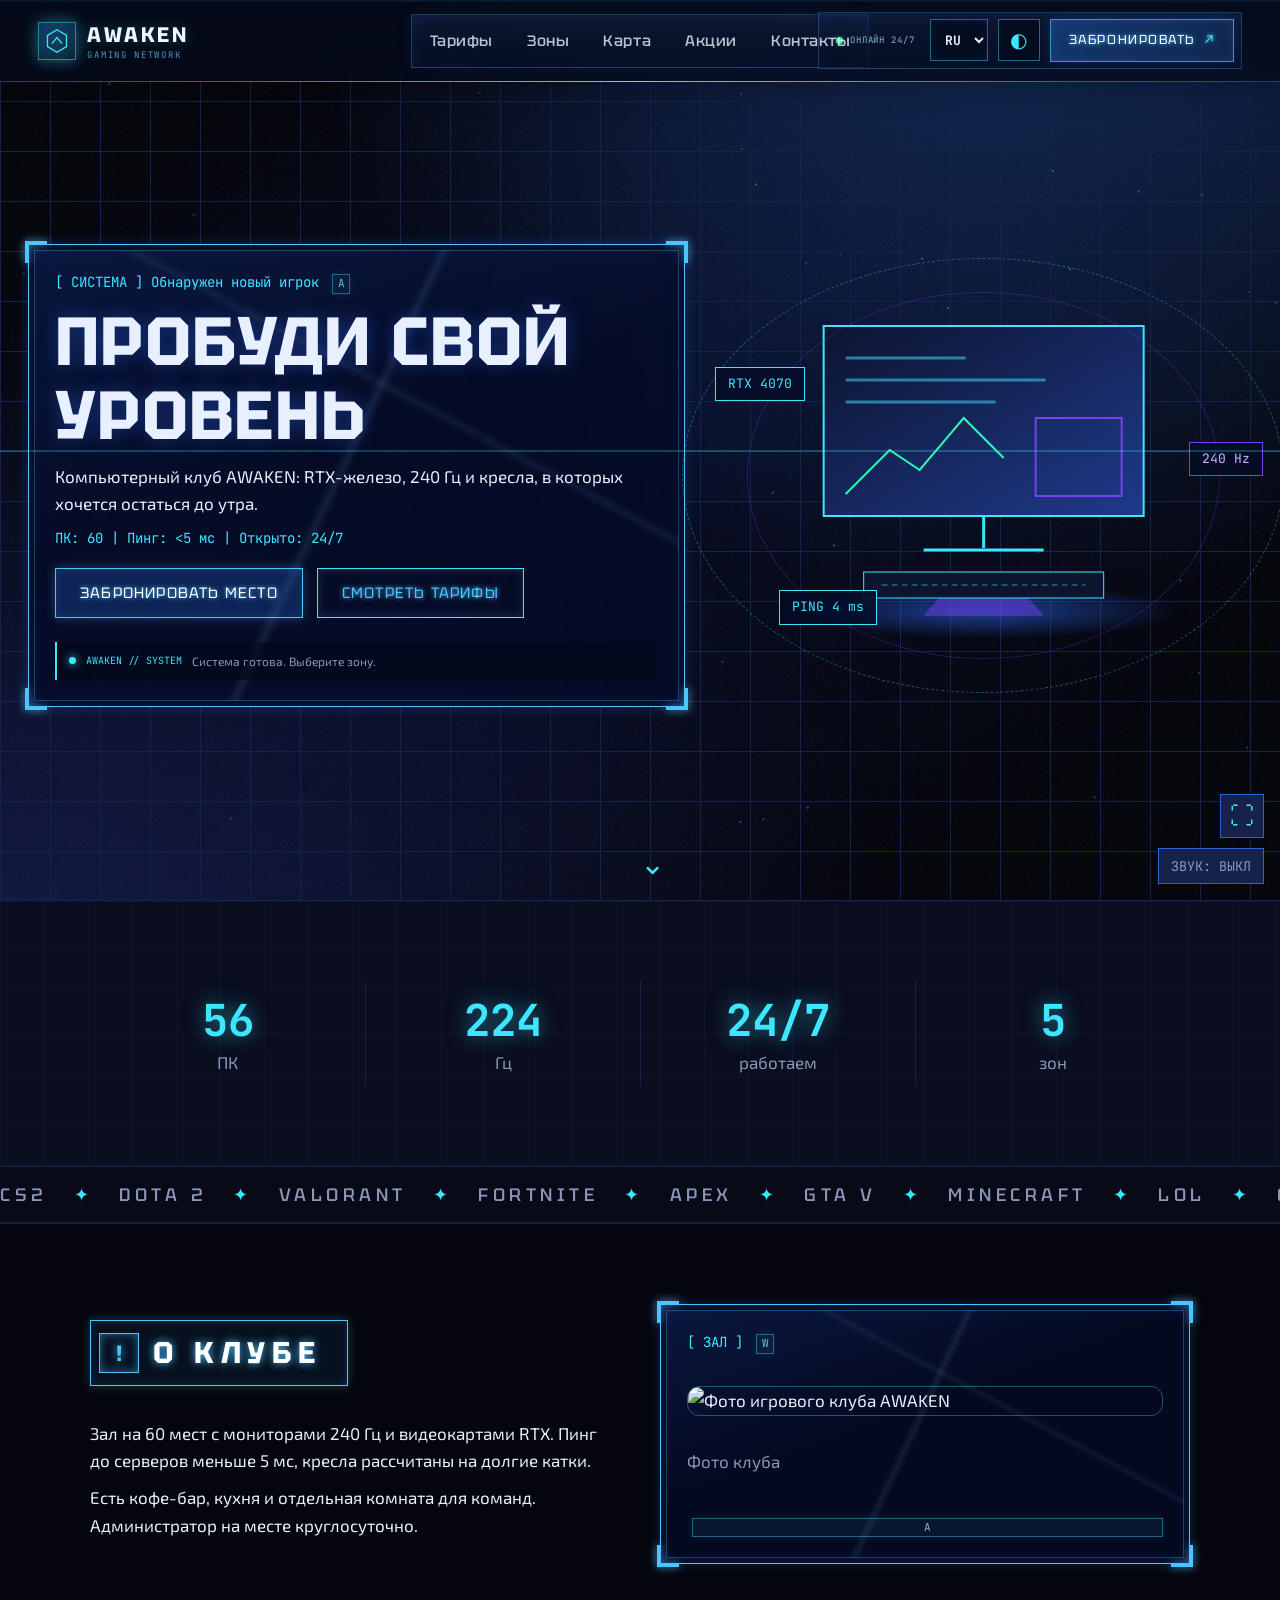
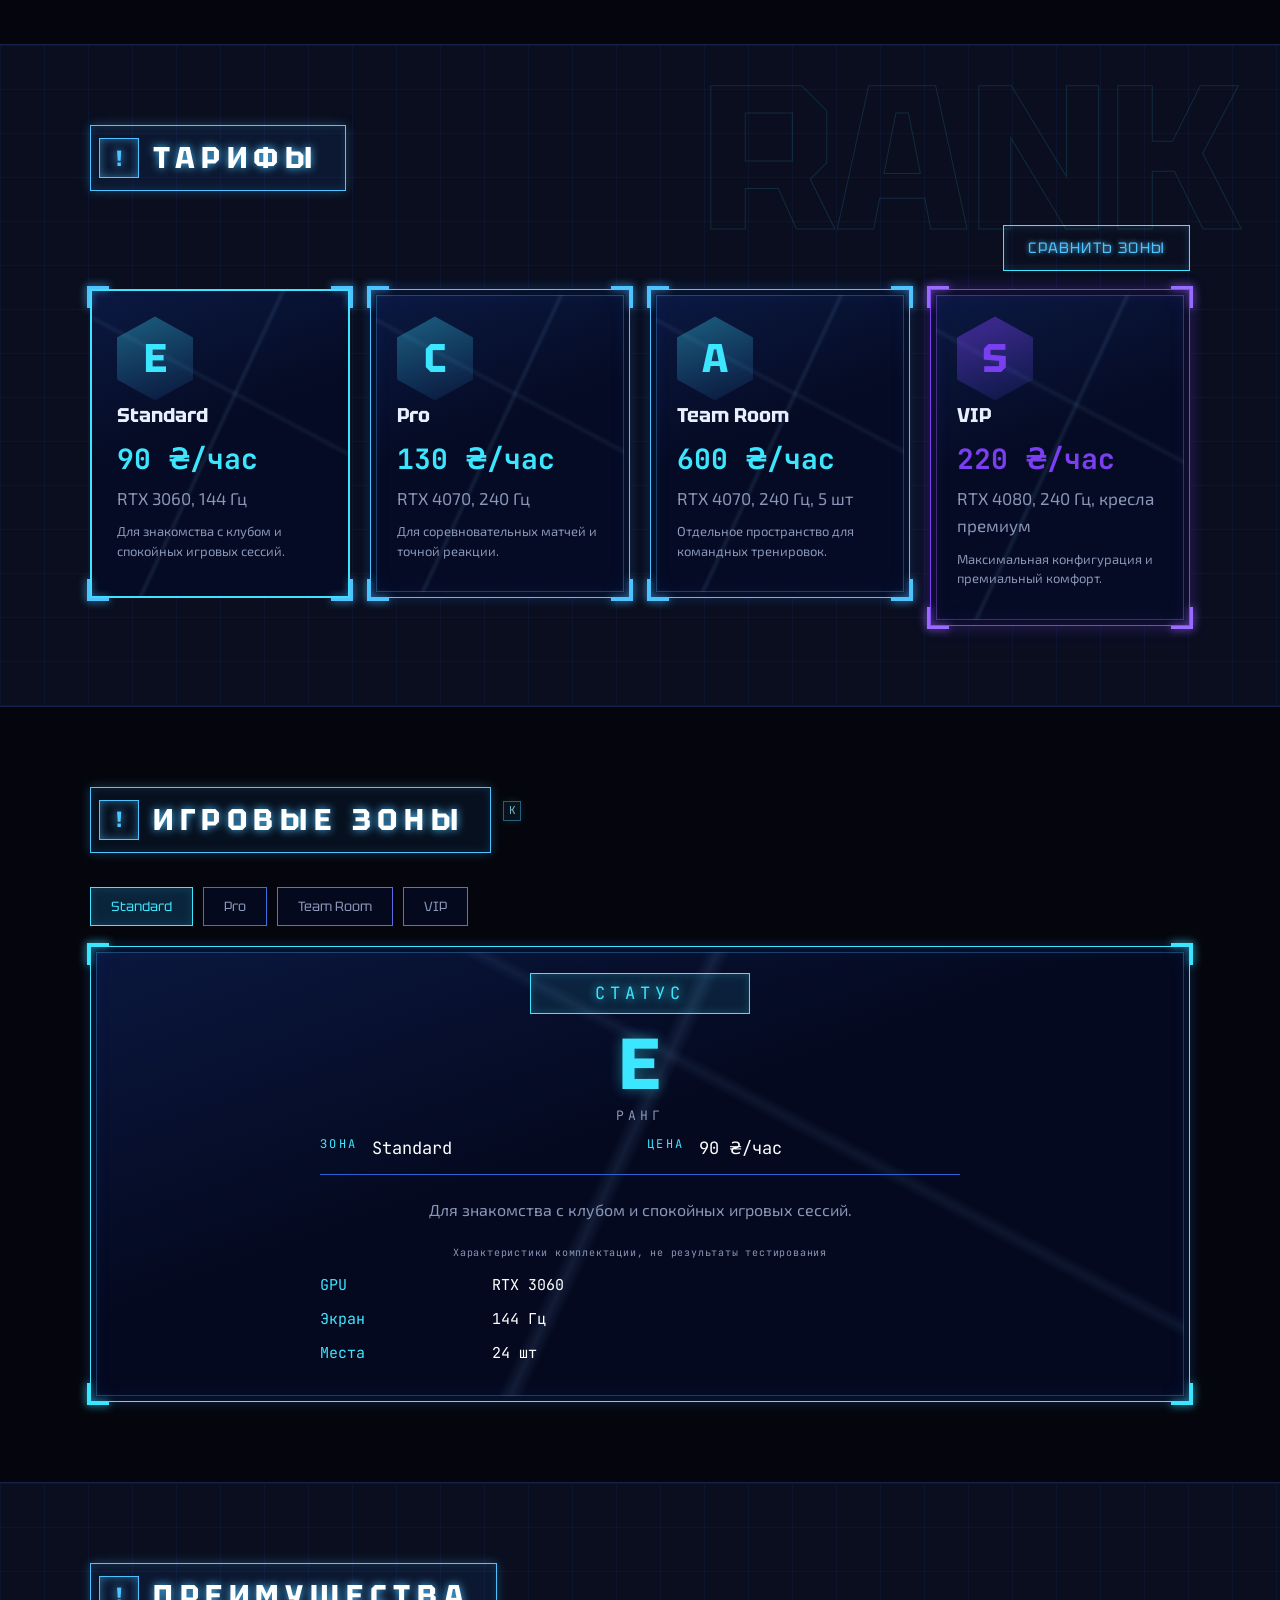
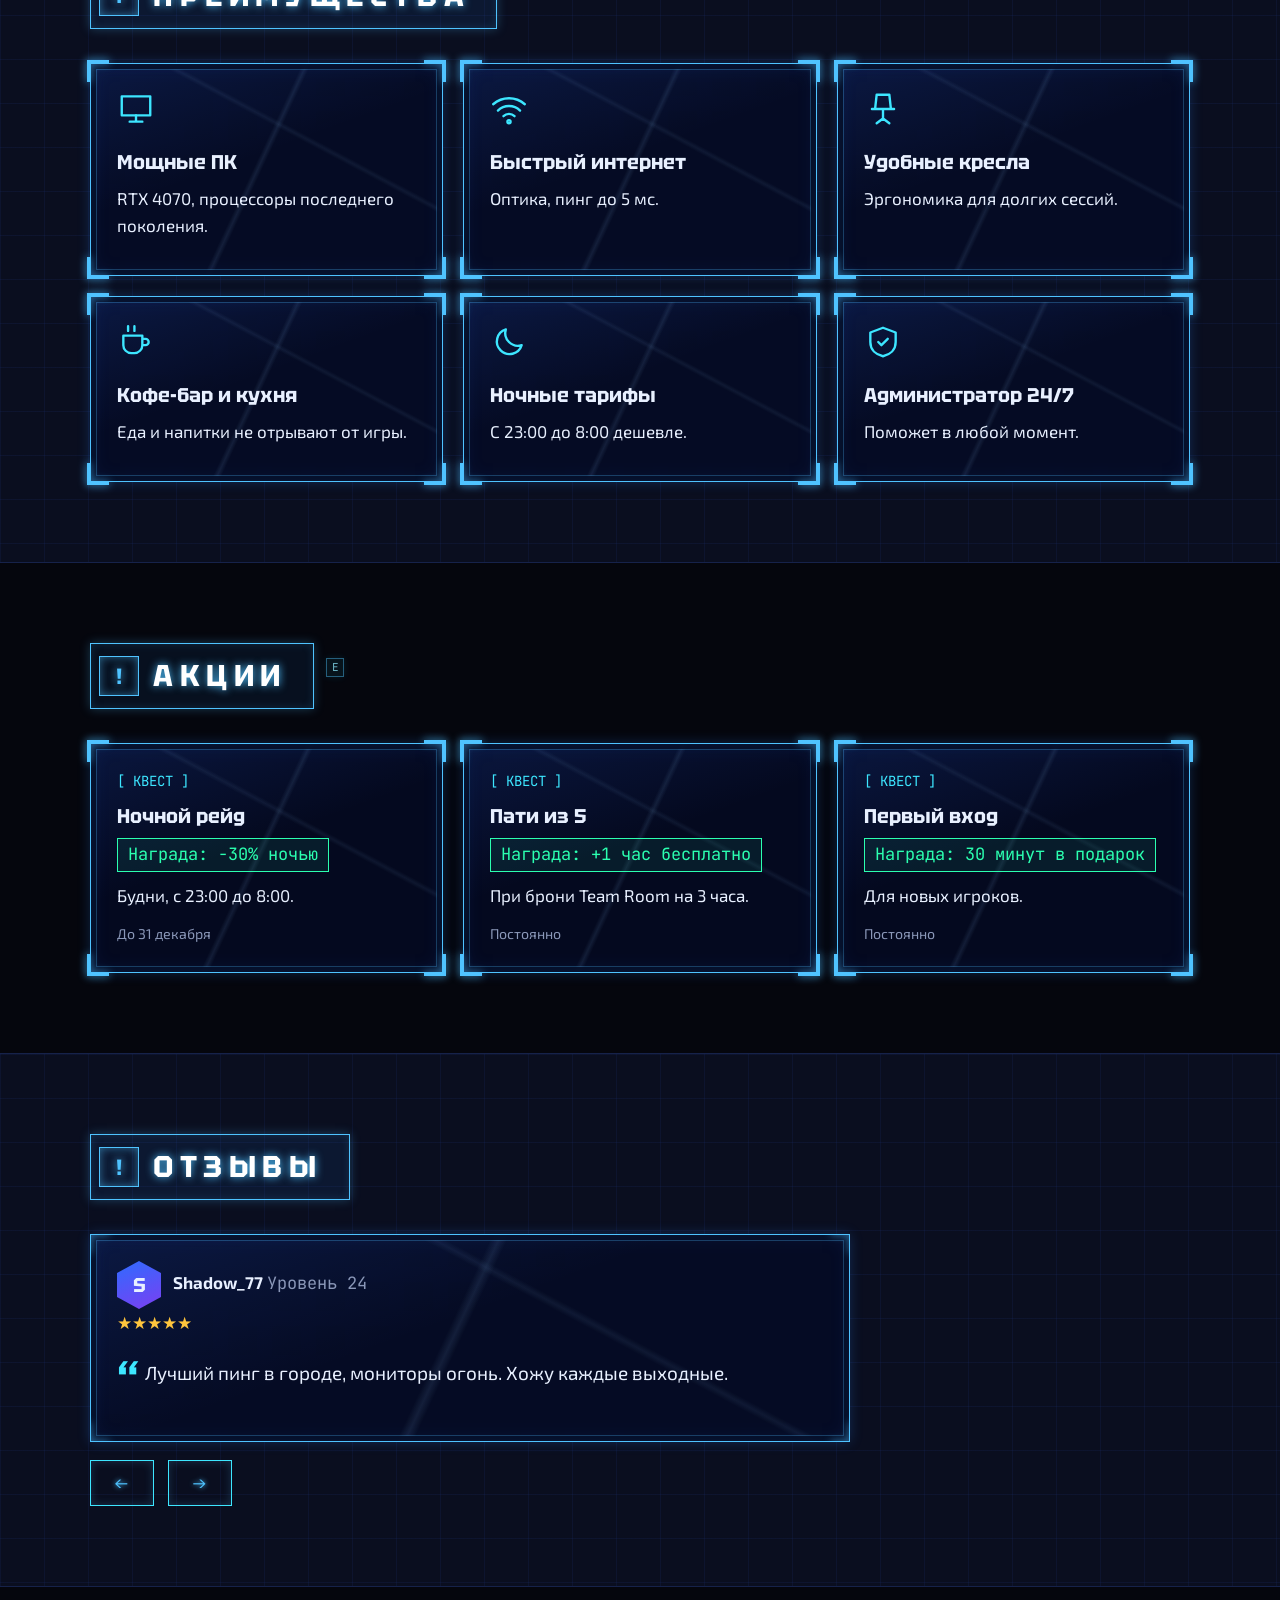
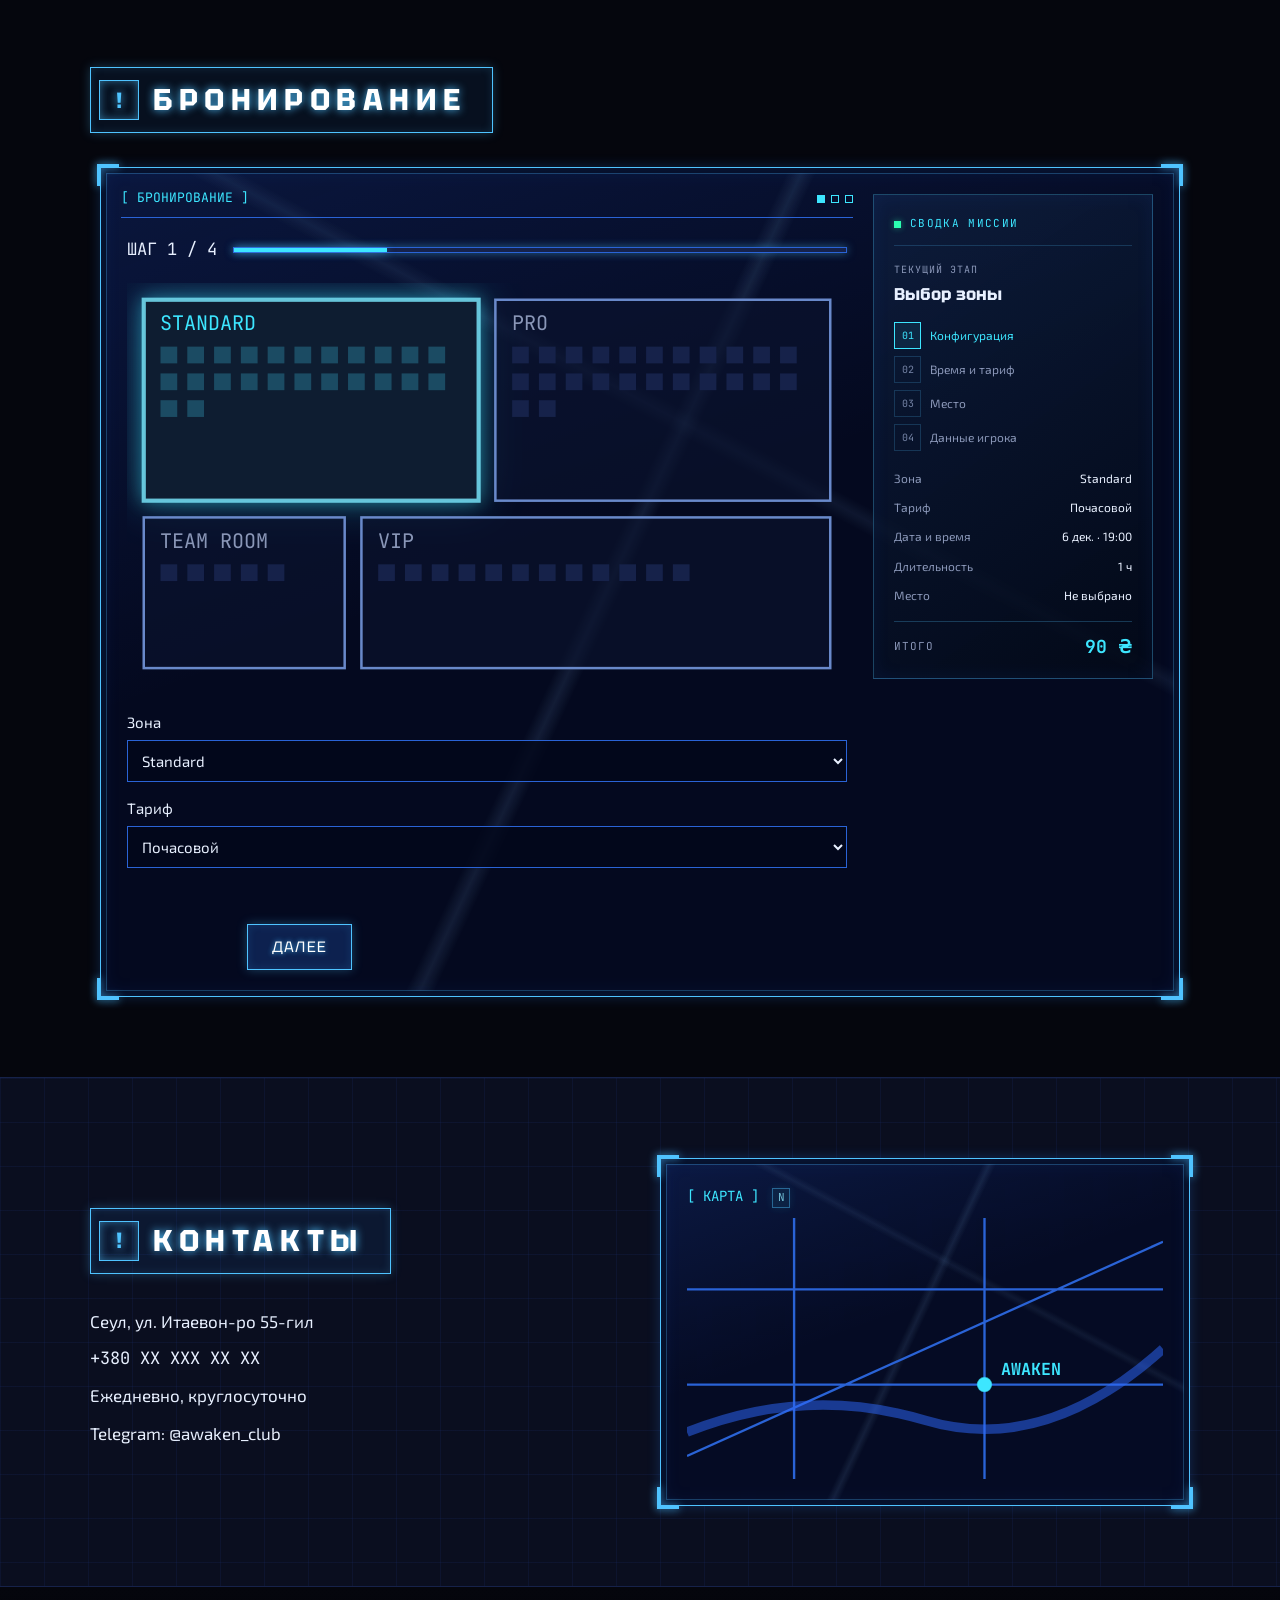
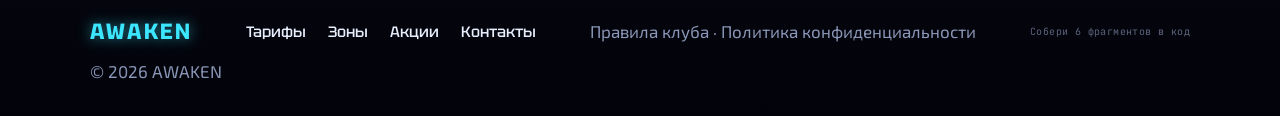
==== commit 59fa181f: "ы" ====
--- a/index.html
+++ b/index.html
@@ -152,36 +152,15 @@
         </div>
         <div class="panel photo">
           <span class="mono tag">[ ЗАЛ ]
-            <span class="cipher-fragment" title="Фрагмент 2/6" aria-hidden="true">W</span></span><svg class="hall"
-            viewBox="0 0 360 200" aria-hidden="true">
-            <defs>
-              <linearGradient id="m2" x1="0" y1="0" x2="1" y2="1">
-                <stop offset="0" stop-color="#1E3A8A" />
-                <stop offset="1" stop-color="#7B3FF2" />
-              </linearGradient>
-              <g id="mn">
-                <rect width="44" height="28" fill="url(#m2)" stroke="#3DE6FF" />
-                <path d="M22 28v8M13 36h18" stroke="#3DE6FF" />
-              </g>
-            </defs>
-            <ellipse cx="180" cy="190" rx="170" ry="14" fill="#2F6BFF" opacity=".25" />
-            <use href="#mn" x="30" y="30" opacity="1.0" />
-            <use href="#mn" x="92" y="30" opacity="1.0" />
-            <use href="#mn" x="154" y="30" opacity="1.0" />
-            <use href="#mn" x="216" y="30" opacity="1.0" />
-            <use href="#mn" x="278" y="30" opacity="1.0" />
-            <use href="#mn" x="22" y="82" opacity="0.85" />
-            <use href="#mn" x="84" y="82" opacity="0.85" />
-            <use href="#mn" x="146" y="82" opacity="0.85" />
-            <use href="#mn" x="208" y="82" opacity="0.85" />
-            <use href="#mn" x="270" y="82" opacity="0.85" />
-            <use href="#mn" x="14" y="134" opacity="0.7" />
-            <use href="#mn" x="76" y="134" opacity="0.7" />
-            <use href="#mn" x="138" y="134" opacity="0.7" />
-            <use href="#mn" x="200" y="134" opacity="0.7" />
-            <use href="#mn" x="262" y="134" opacity="0.7" />
-          </svg>
-          <p class="muted">Место под фото клуба</p>
+            <span class="cipher-fragment" title="Фрагмент 2/6" aria-hidden="true">W</span></span>
+          <img
+            src="https://cyberplaza.com.ua/img/plaza-poster.jpg"
+            alt="Фото игрового клуба AWAKEN"
+            loading="lazy"
+            decoding="async"
+            style="display:block; width:100%; height:auto; border-radius:12px; border:1px solid rgba(61,230,255,.35); object-fit:cover;"
+          />
+          <p class="muted">Фото клуба</p>
           <span class="cipher-fragment" title="Фрагмент 3/6" aria-hidden="true">A</span>
         </div>
       </div>
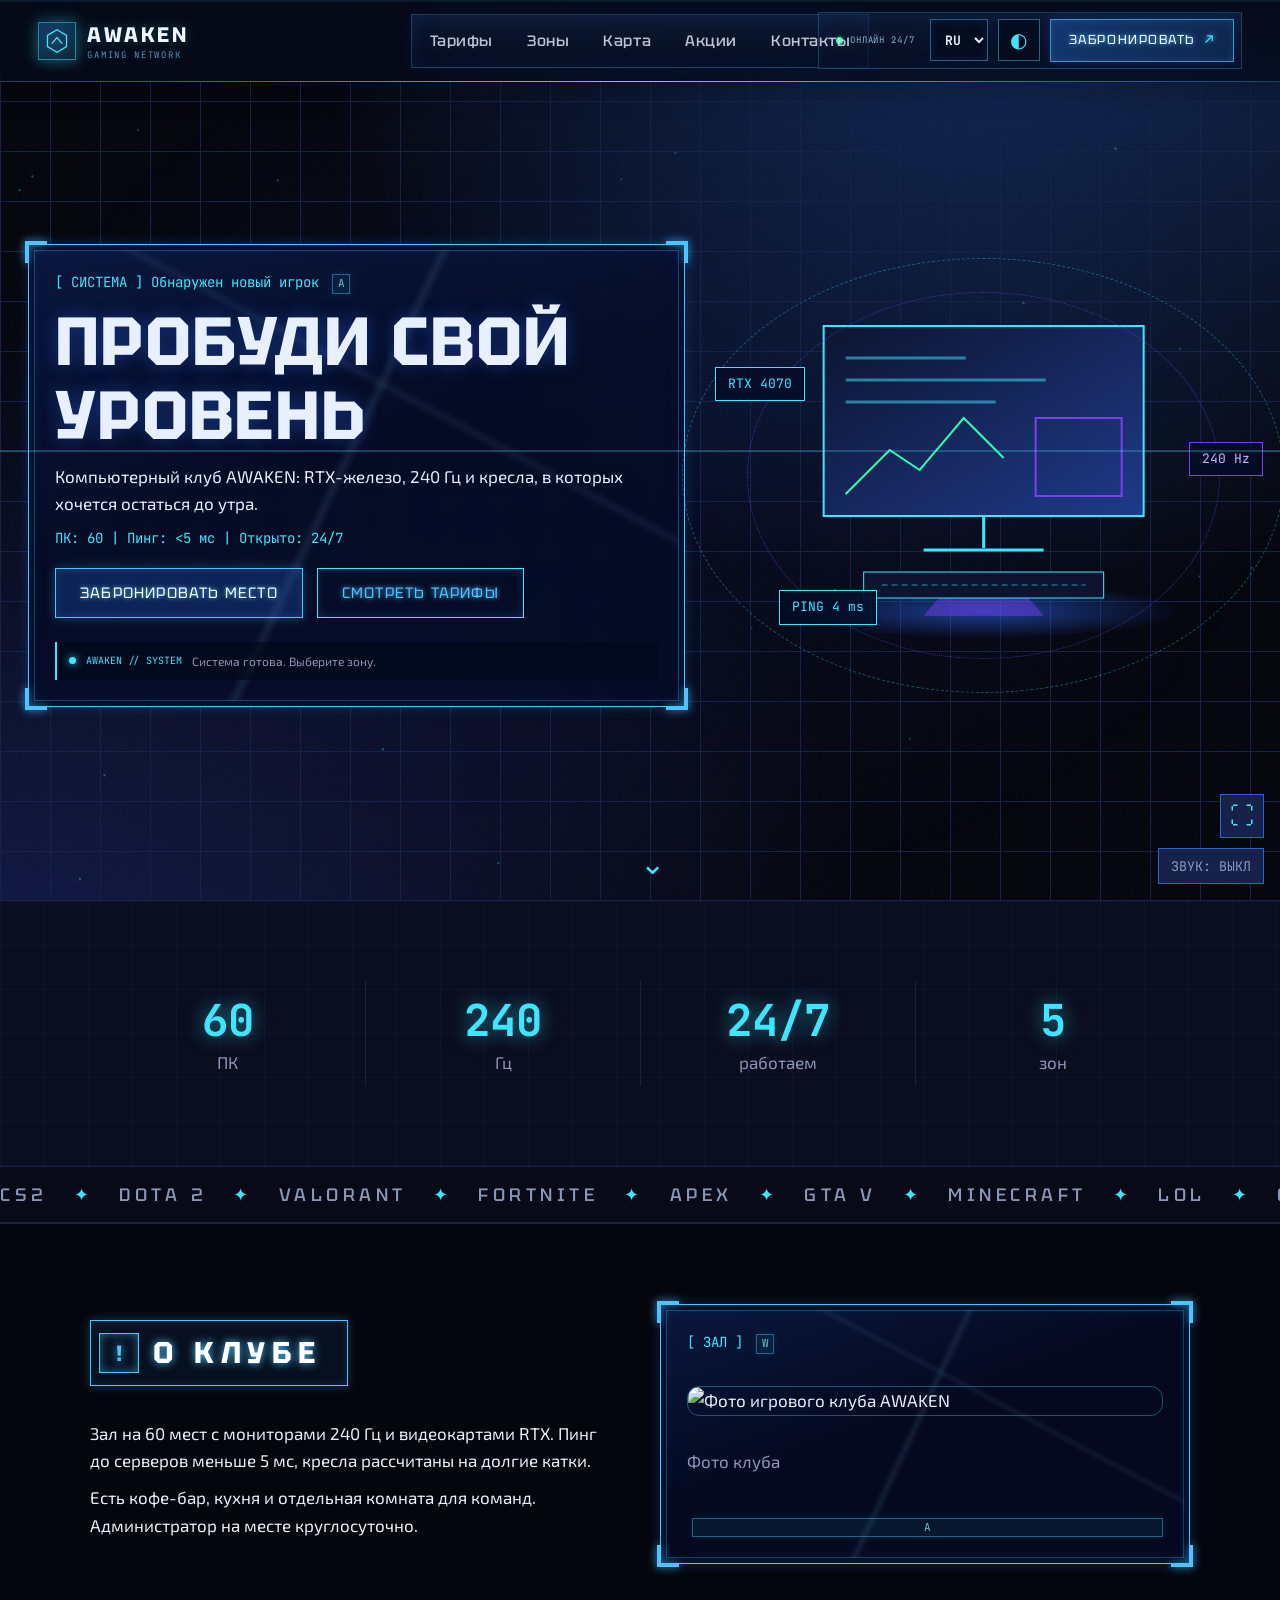
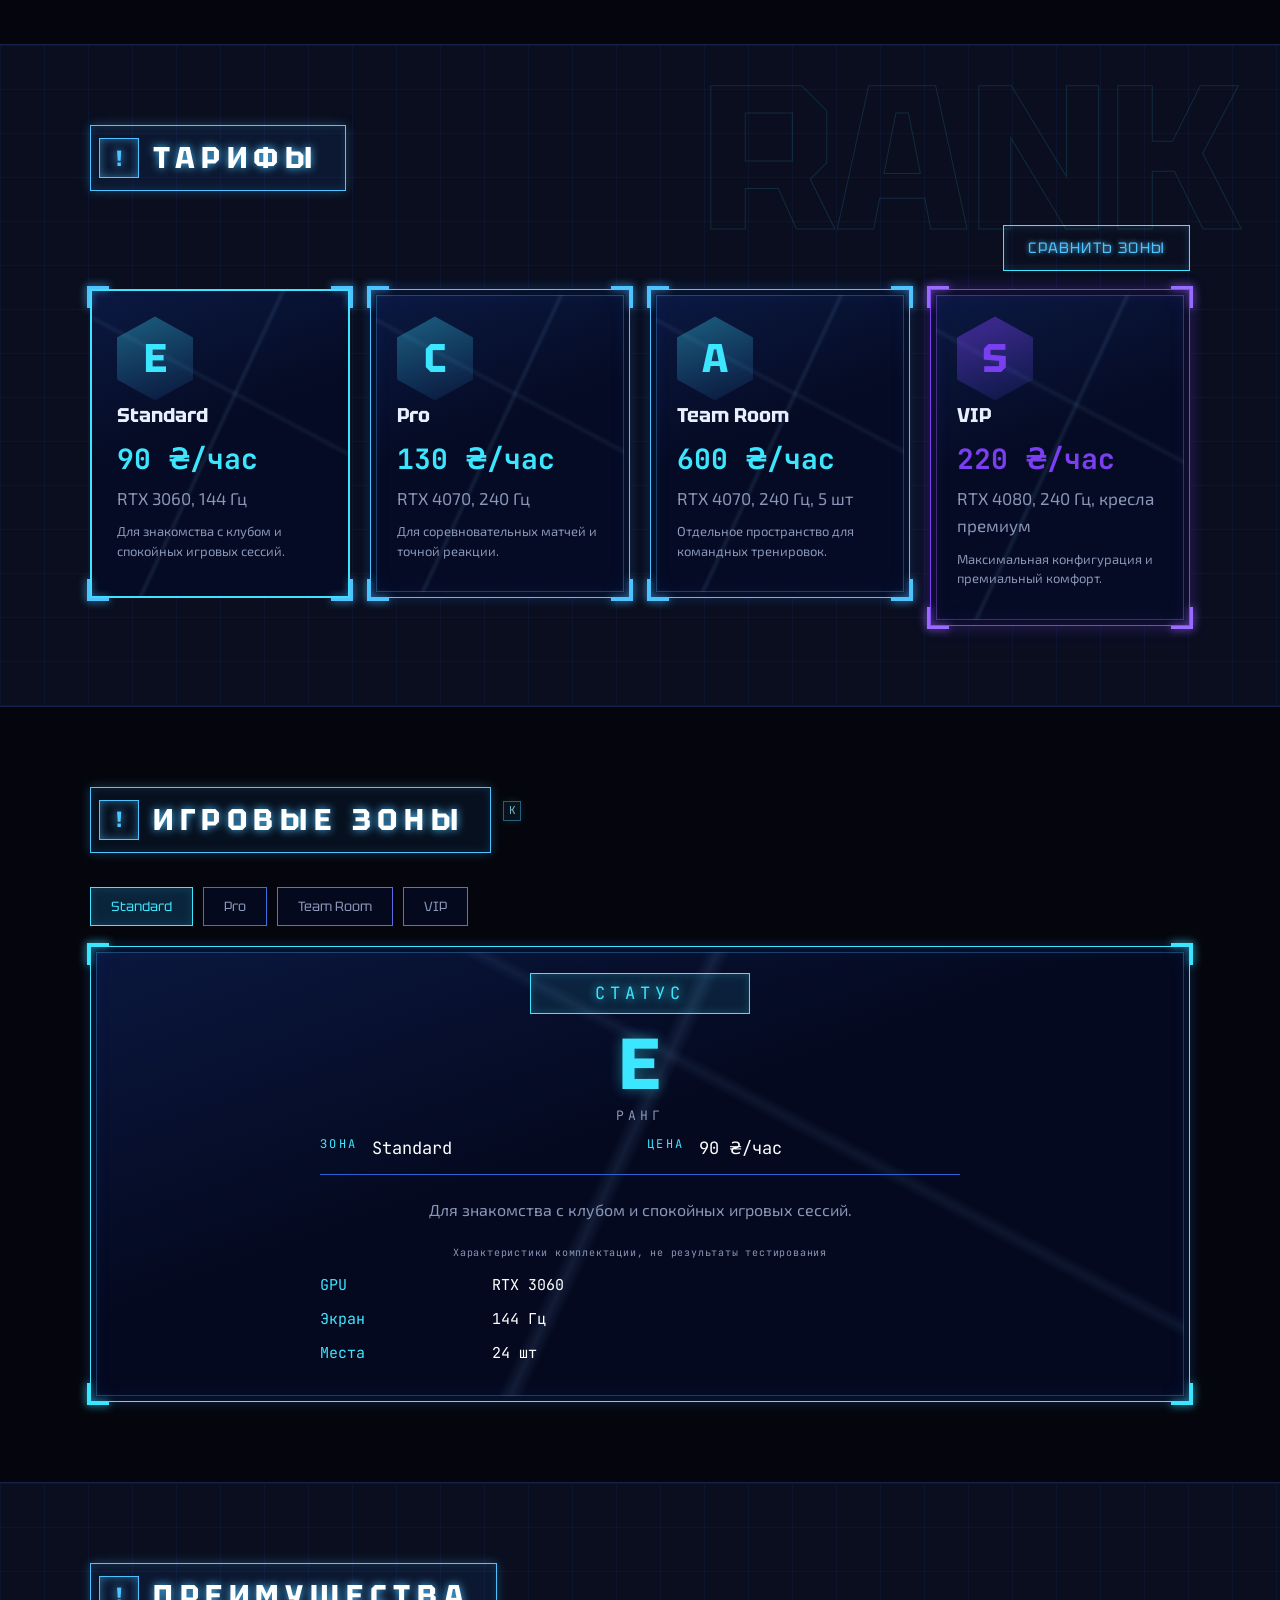
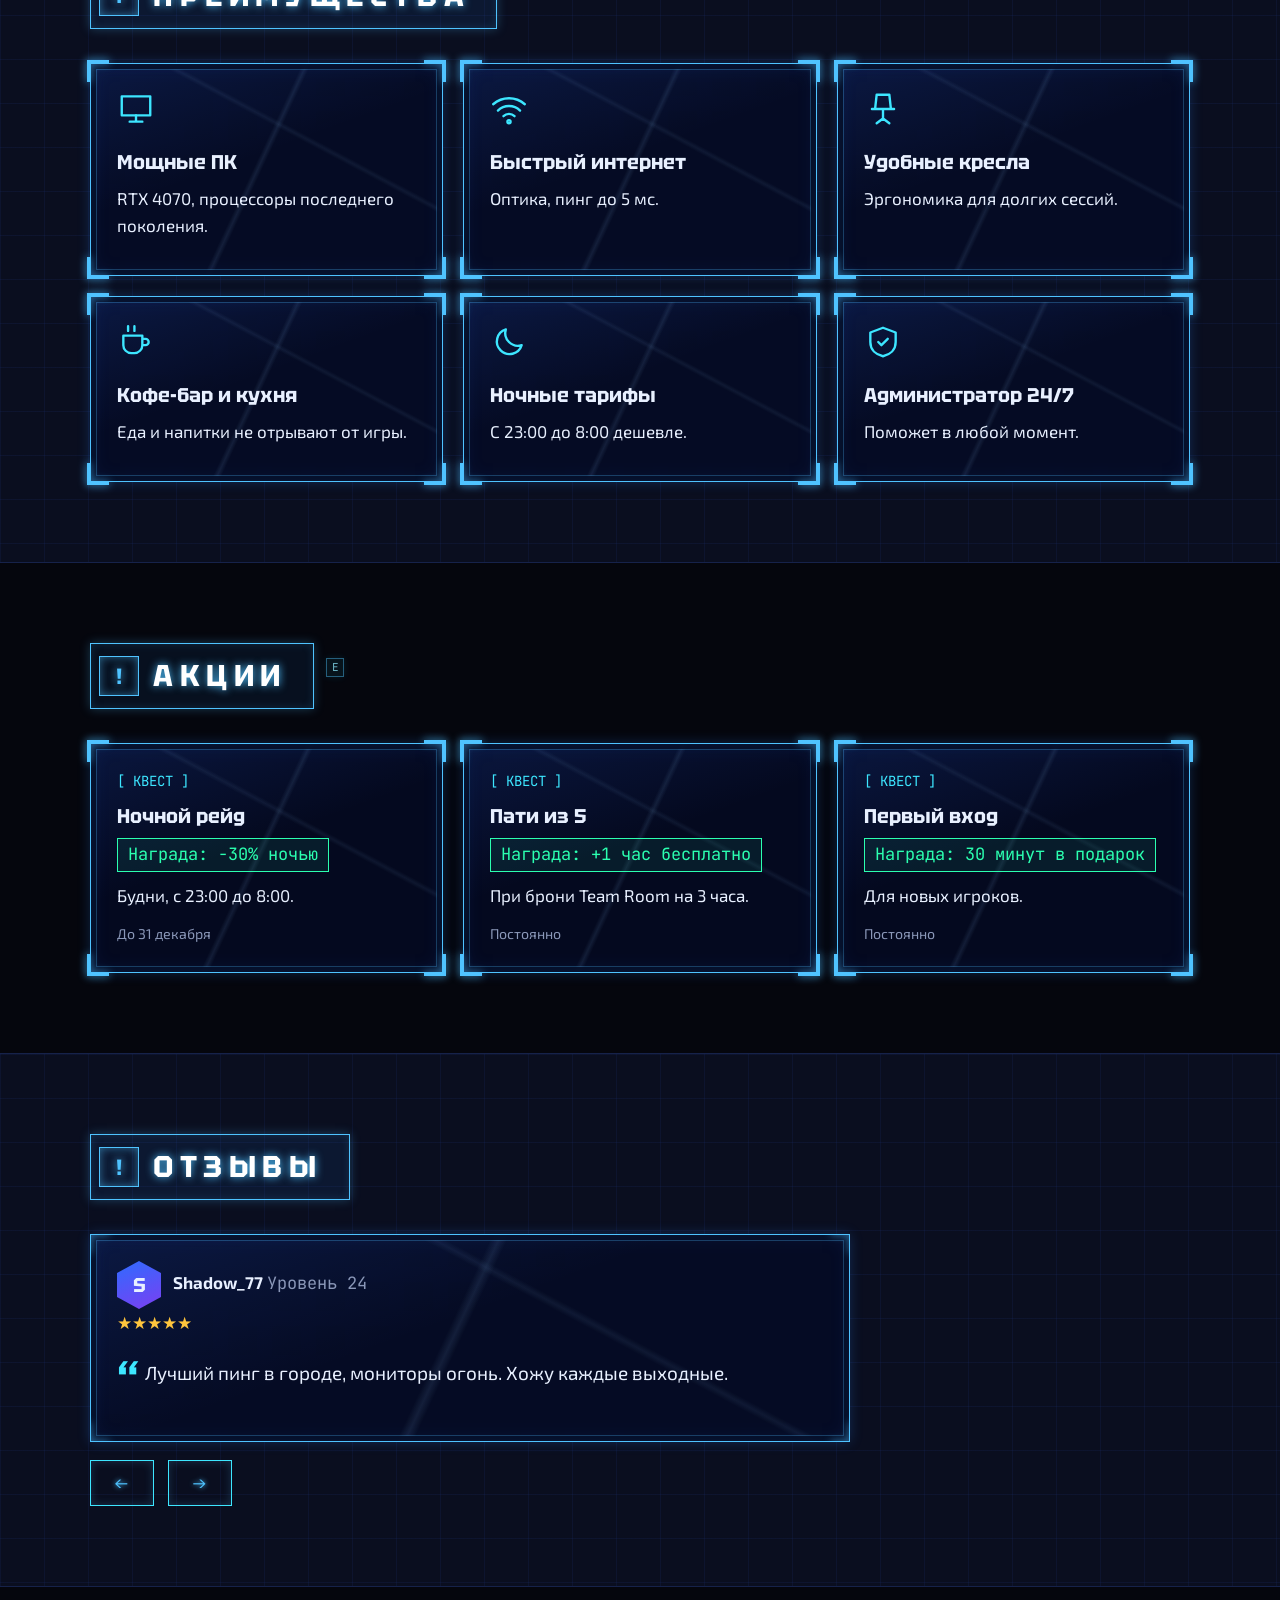
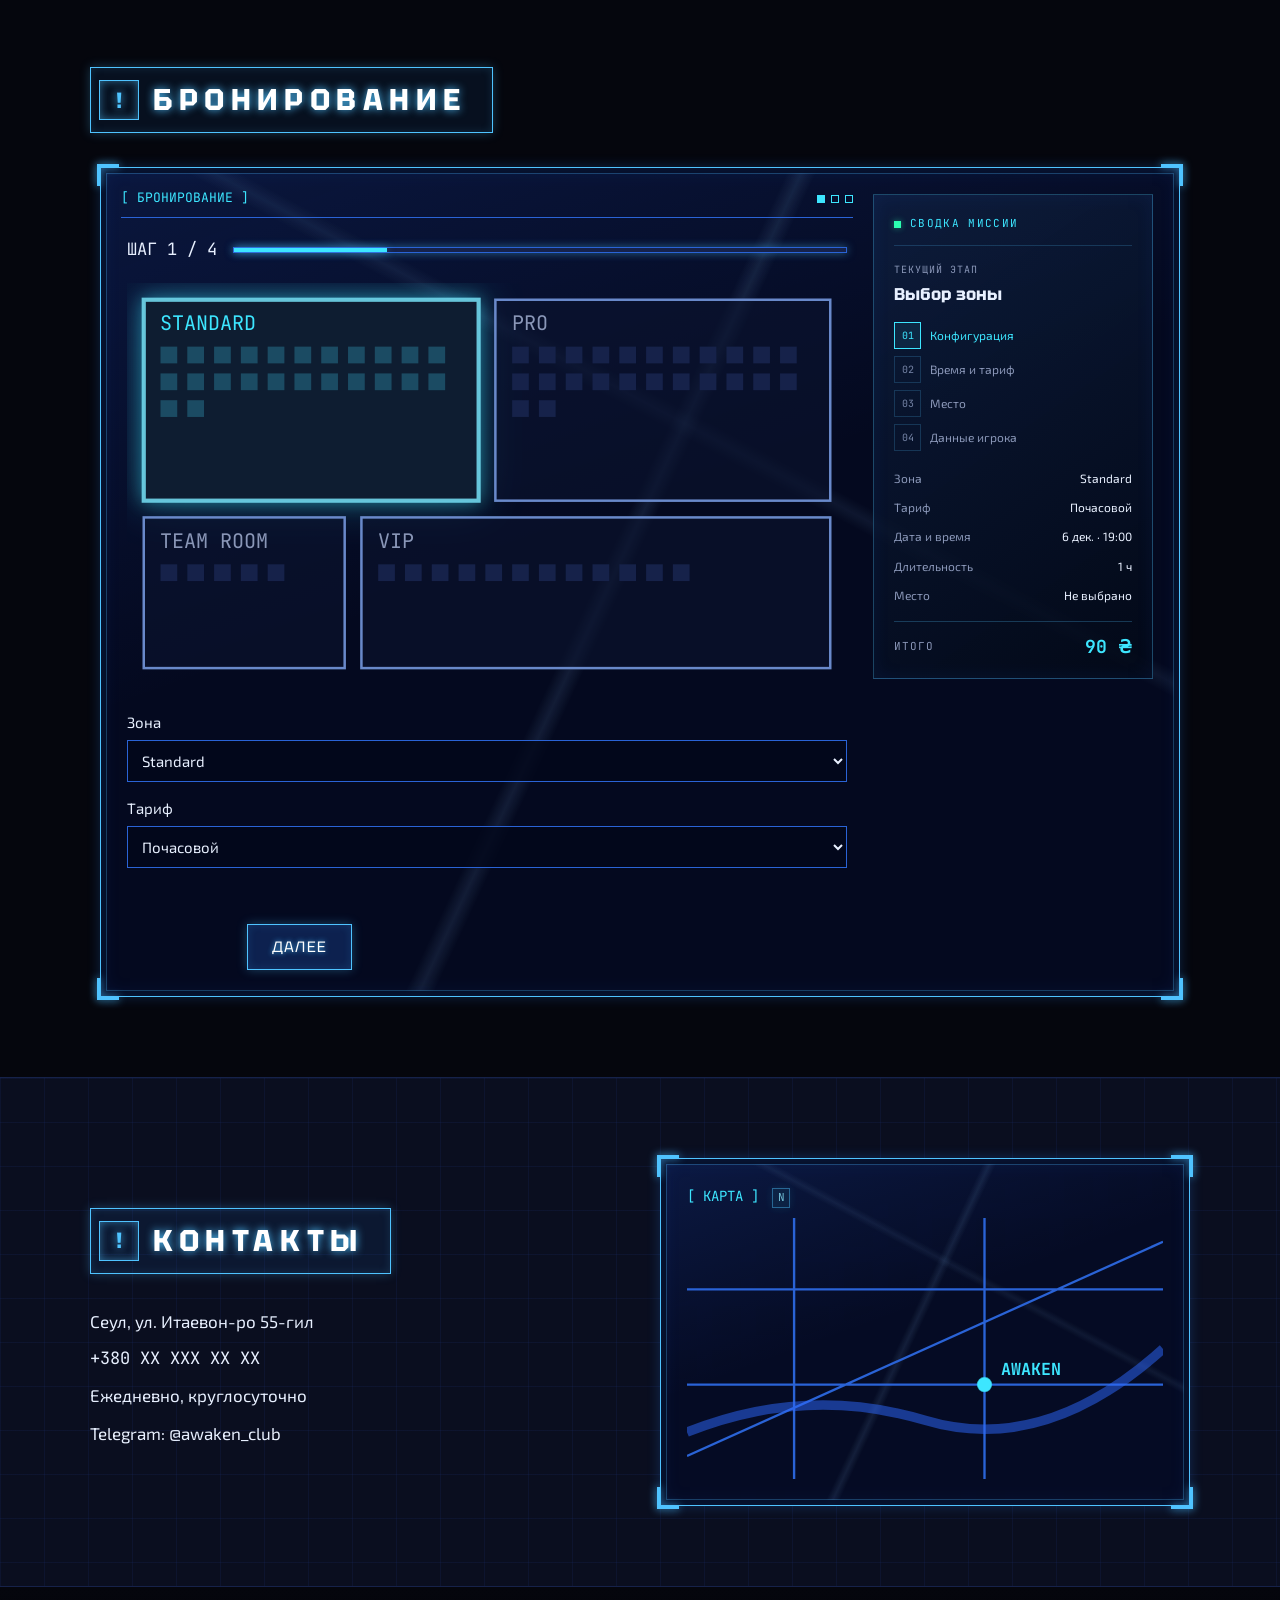
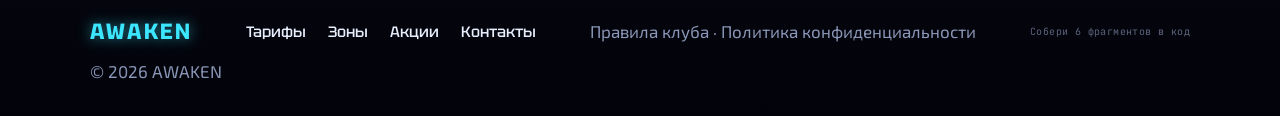
==== commit 8781cee5: "Update index.html" ====
--- a/index.html
+++ b/index.html
@@ -21,6 +21,14 @@
     content="Учебный демосайт AWAKEN: игровые зоны, условные тарифы и демонстрационная форма бронирования компьютерного клуба." />
   <link rel="preconnect" href="https://fonts.googleapis.com" />
   <link rel="preconnect" href="https://fonts.gstatic.com" crossorigin />
+<script async src="https://www.googletagmanager.com/gtag/js?id=G-5WP4PR1TVZ"></script>
+<script>
+  window.dataLayer = window.dataLayer || [];
+  function gtag(){dataLayer.push(arguments);}
+  gtag('js', new Date());
+
+  gtag('config', 'G-5WP4PR1TVZ');
+</script>
   <link
     href="https://fonts.googleapis.com/css2?family=Tektur:wght@500;700&family=Exo+2:wght@400;600&family=JetBrains+Mono:wght@400;700&display=swap"
     rel="stylesheet" />
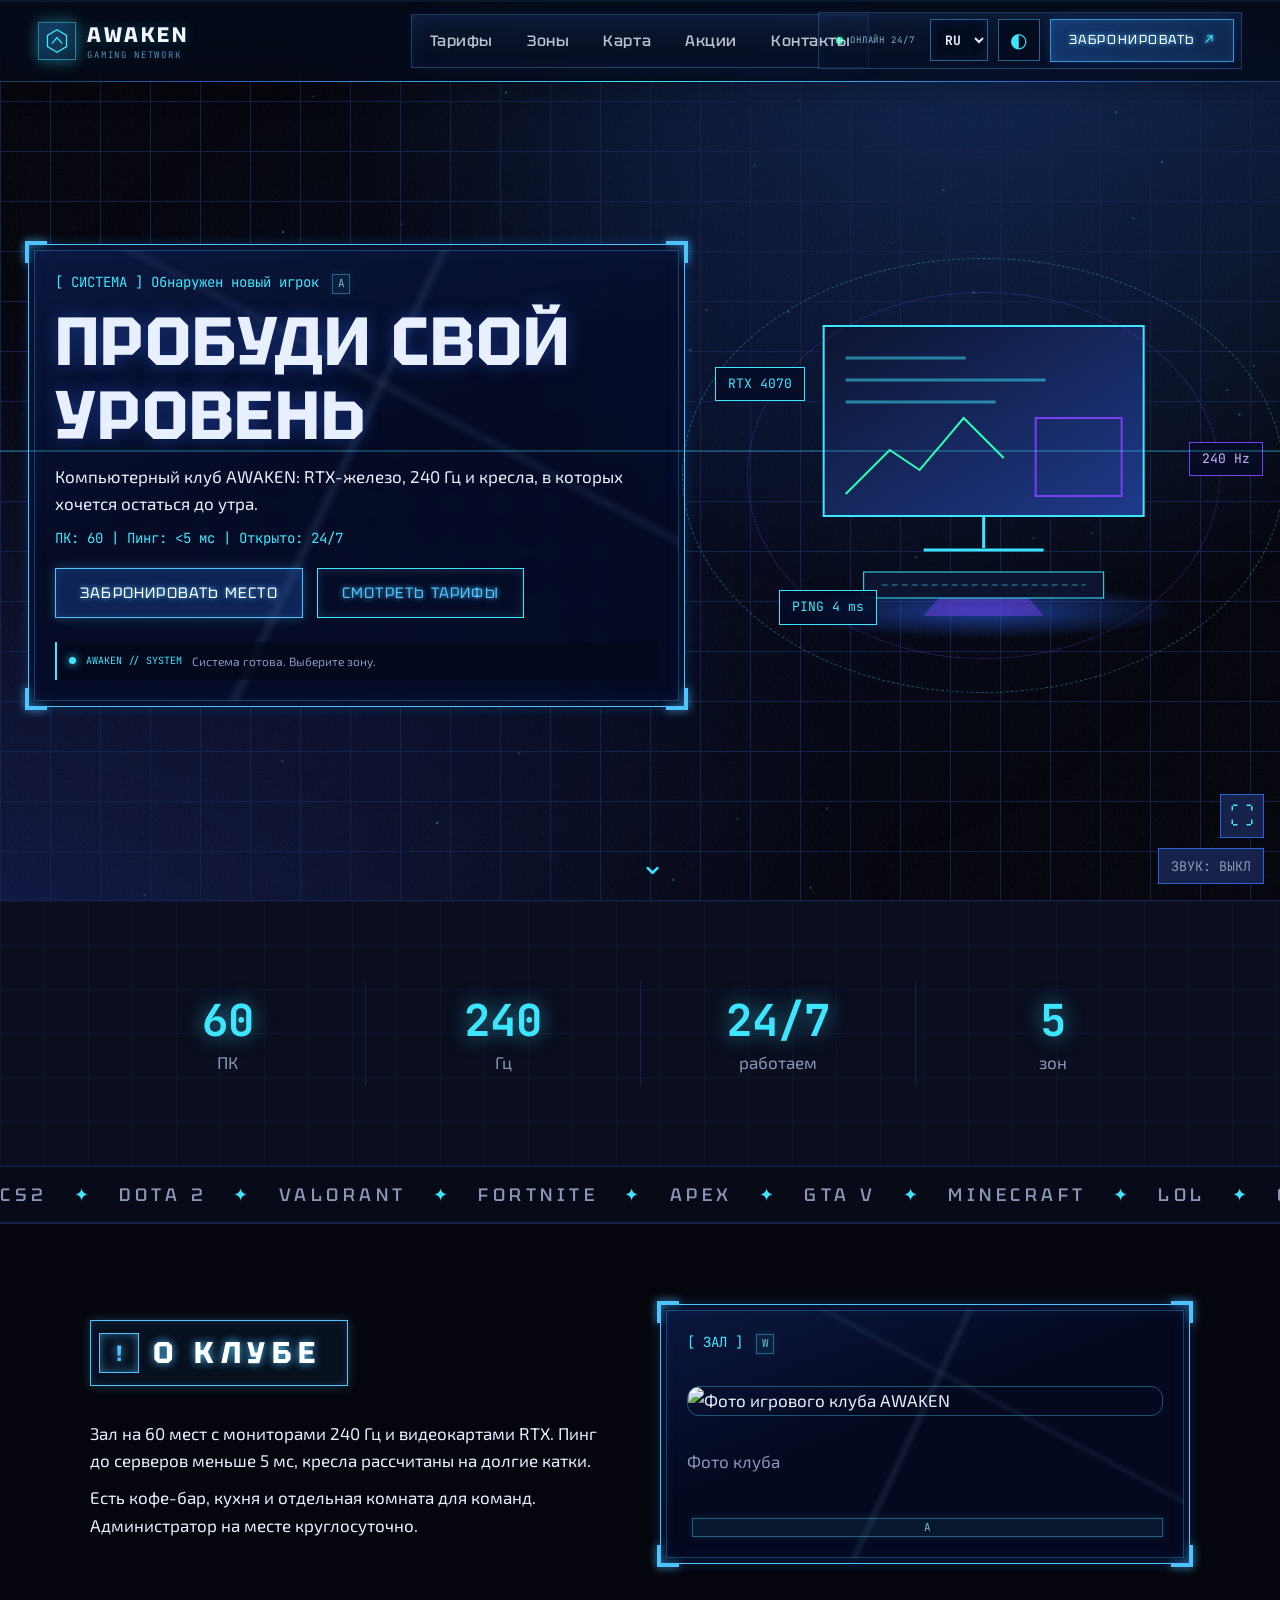
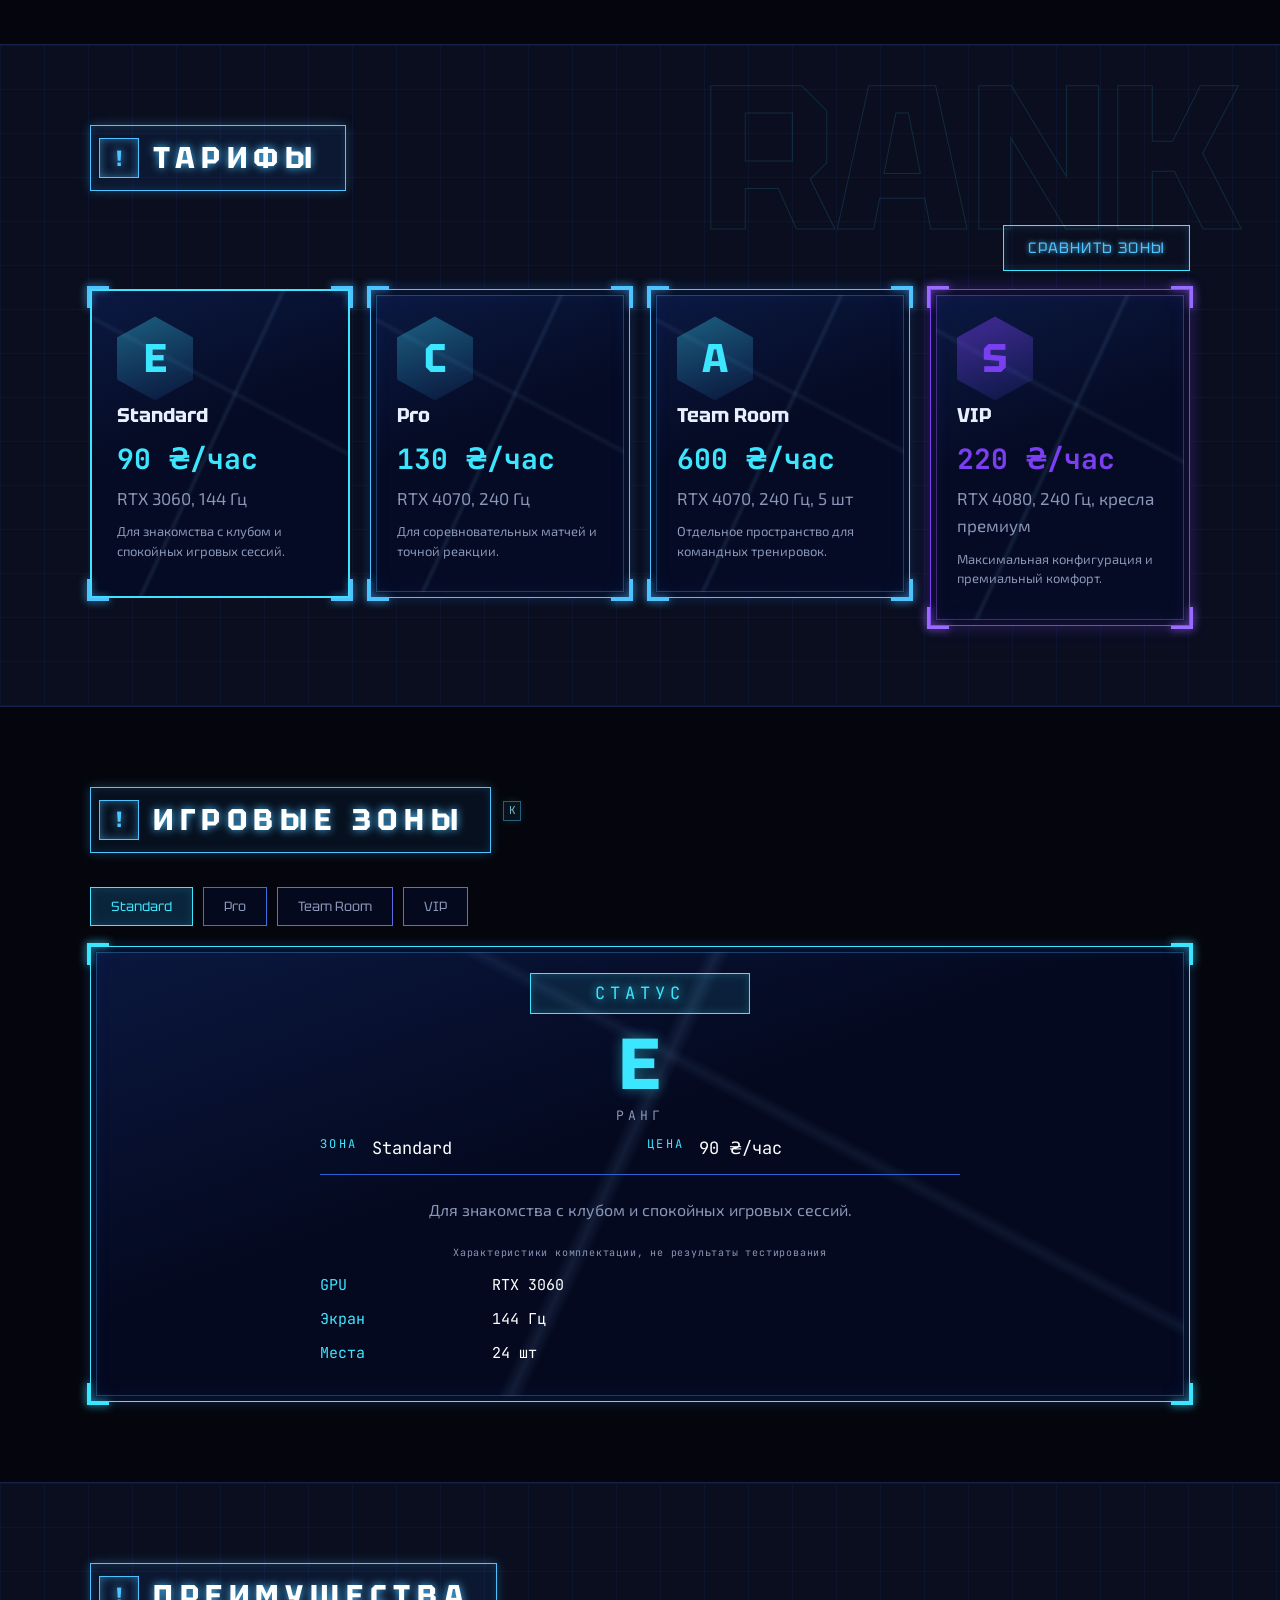
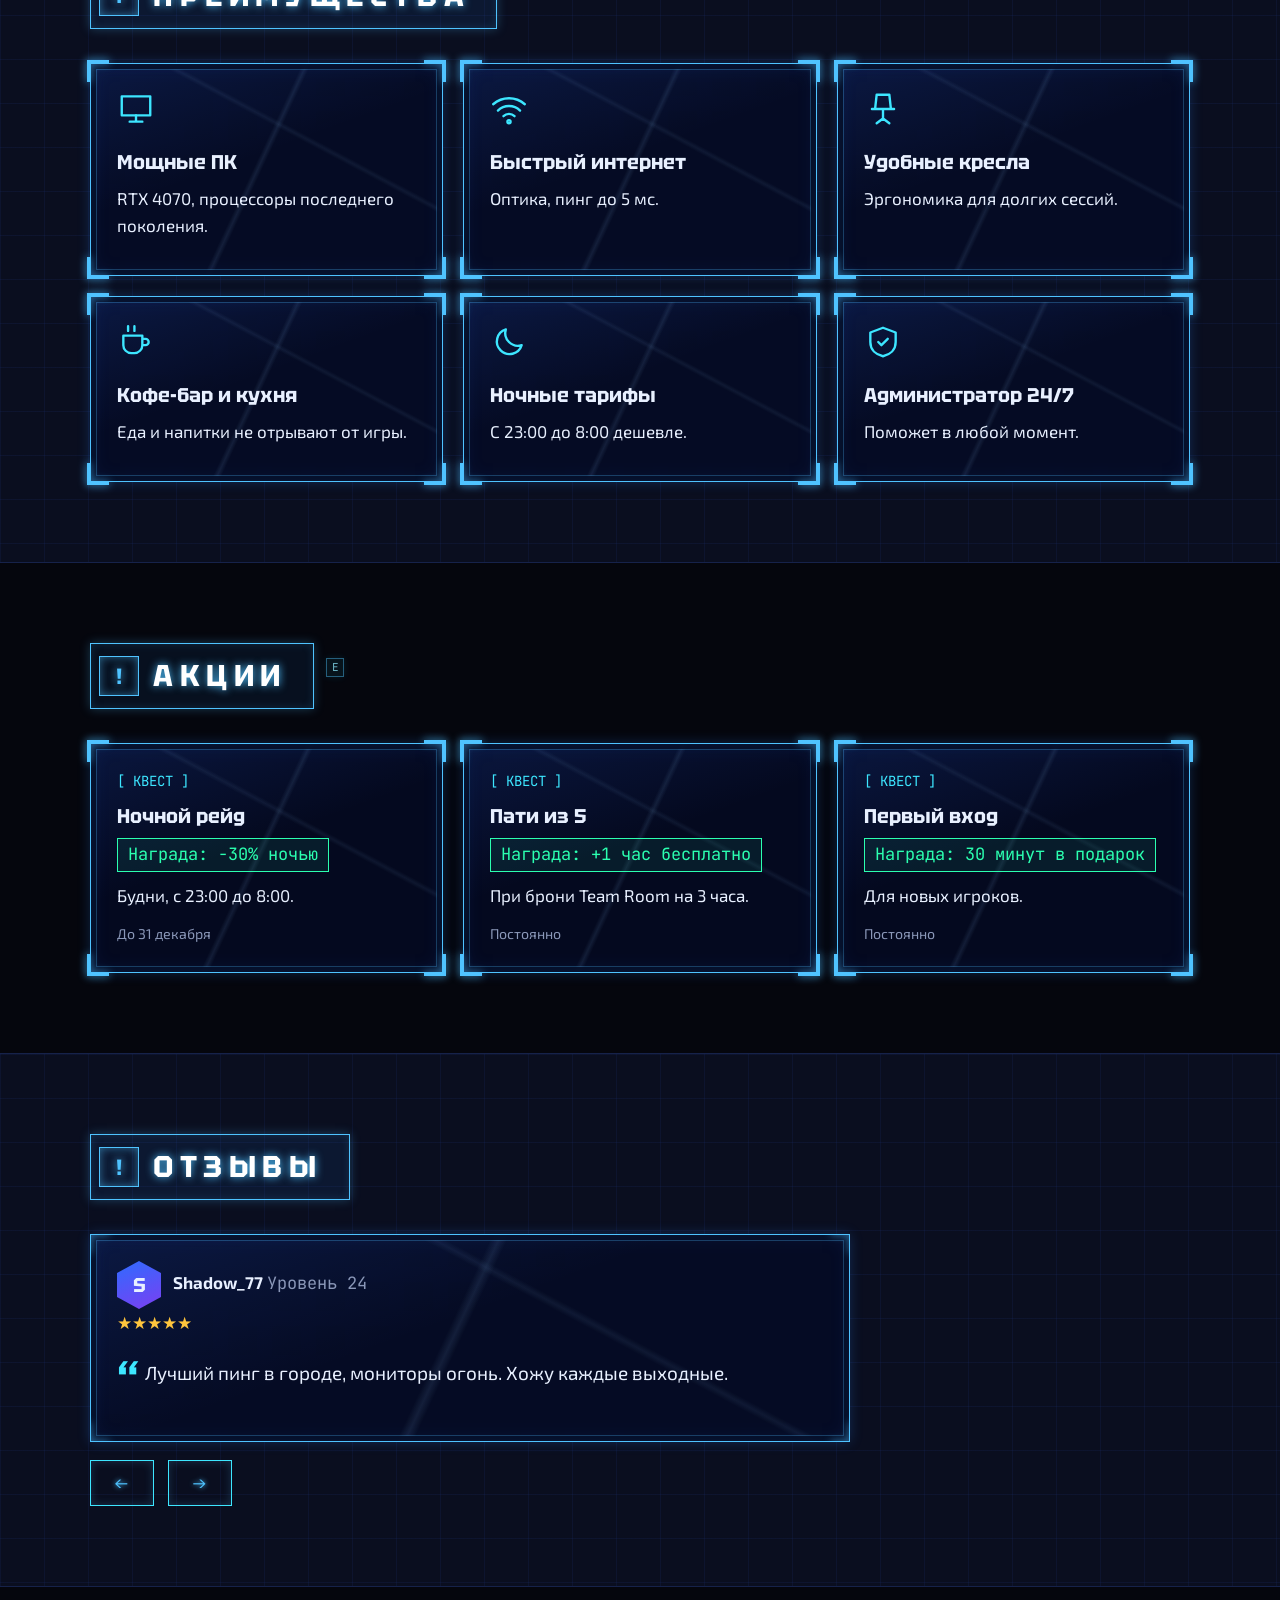
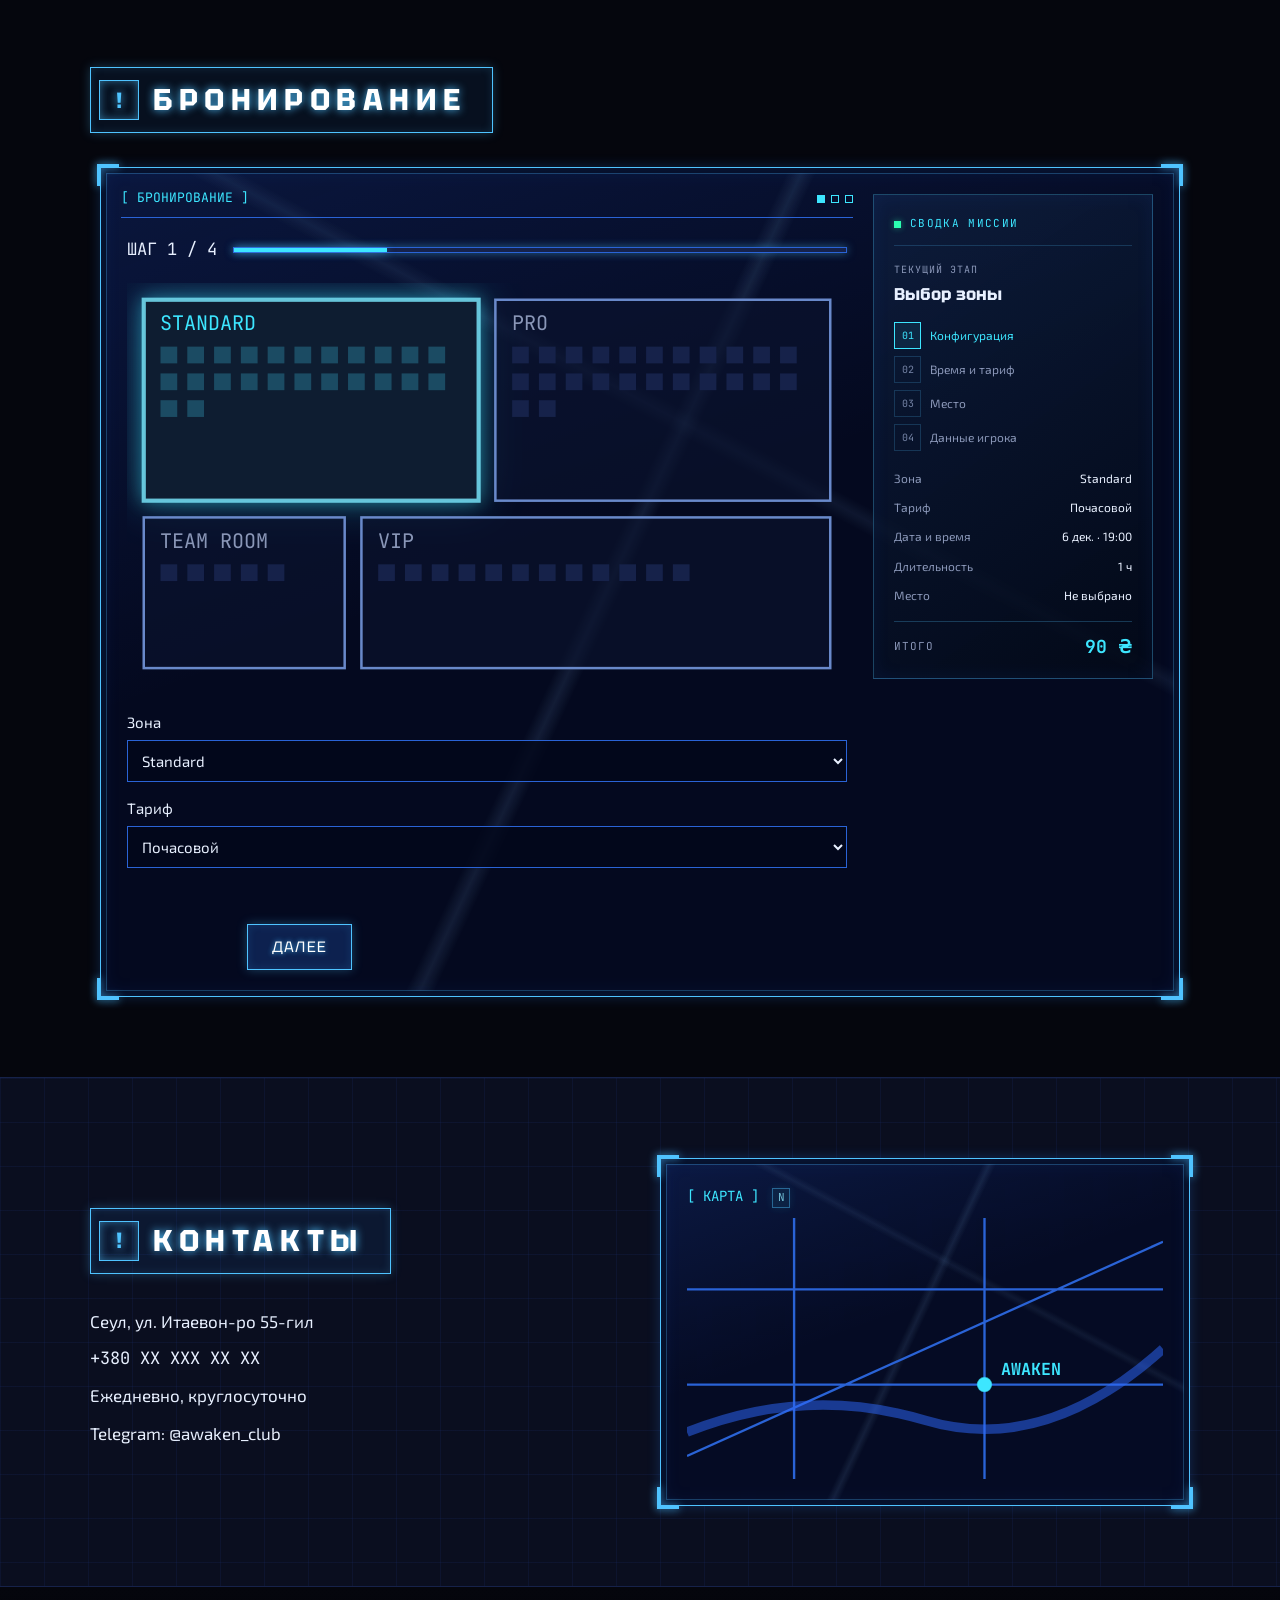
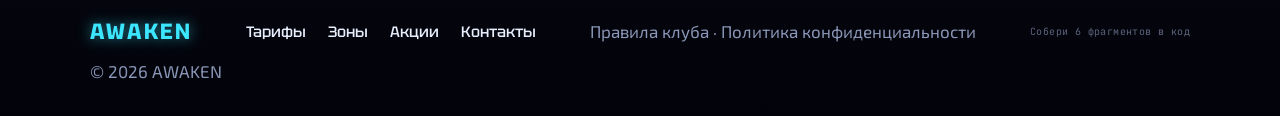
==== commit ebaee15e: "s" ====
--- a/index.html
+++ b/index.html
@@ -13,12 +13,15 @@
   <meta id="ogTitle" property="og:title" content="AWAKEN | Игровые зоны, тарифы и демо-бронирование" />
   <meta id="ogDescription" property="og:description"
     content="Учебный демосайт AWAKEN: игровые зоны, условные тарифы и демонстрационная форма бронирования компьютерного клуба." />
+  <meta property="og:image" content="https://cyberplaza.com.ua/img/plaza-poster.jpg" />
+  <meta property="og:image:alt" content="AWAKEN — игровой клуб" />
   <meta id="ogLocale" property="og:locale" content="ru_RU" />
   <meta property="og:site_name" content="AWAKEN" />
   <meta name="twitter:card" content="summary" />
   <meta id="twitterTitle" name="twitter:title" content="AWAKEN | Игровые зоны, тарифы и демо-бронирование" />
   <meta id="twitterDescription" name="twitter:description"
     content="Учебный демосайт AWAKEN: игровые зоны, условные тарифы и демонстрационная форма бронирования компьютерного клуба." />
+  <meta name="twitter:image" content="https://cyberplaza.com.ua/img/plaza-poster.jpg" />
   <link rel="preconnect" href="https://fonts.googleapis.com" />
   <link rel="preconnect" href="https://fonts.gstatic.com" crossorigin />
 <script async src="https://www.googletagmanager.com/gtag/js?id=G-5WP4PR1TVZ"></script>
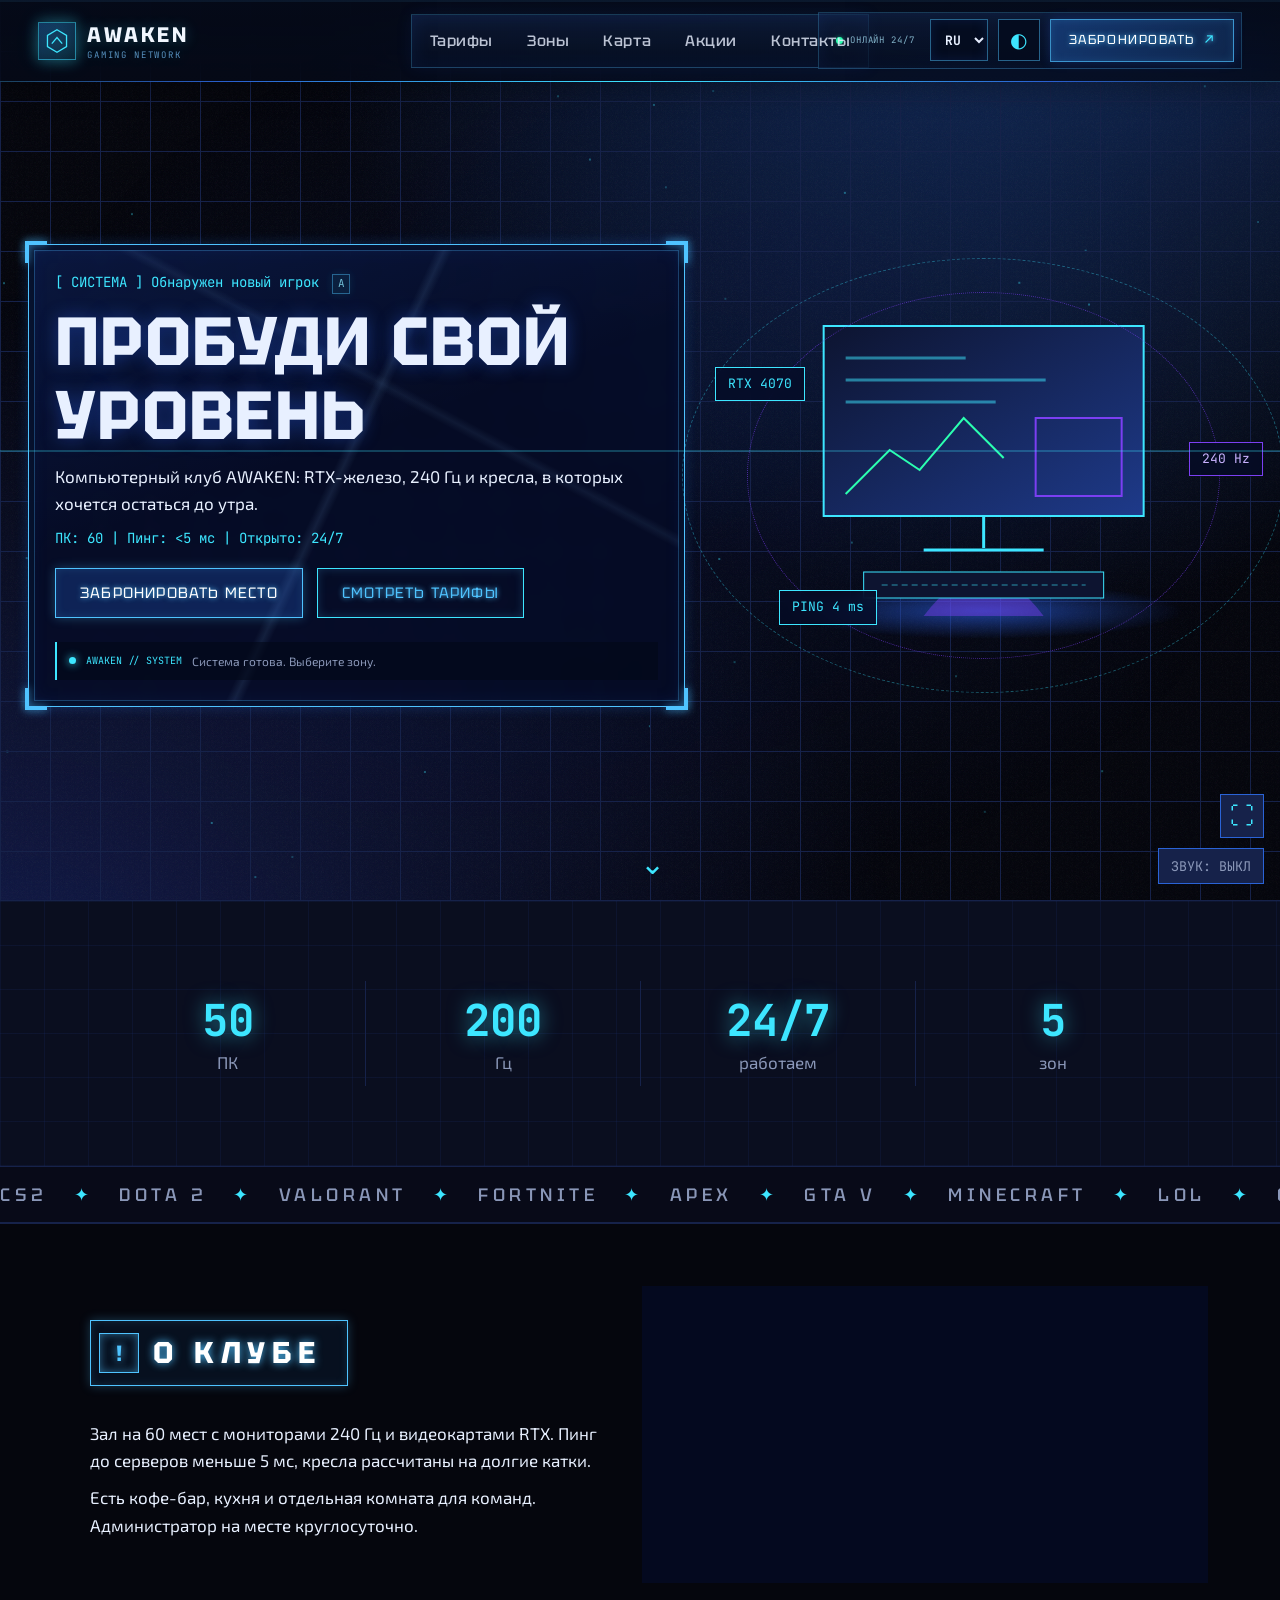
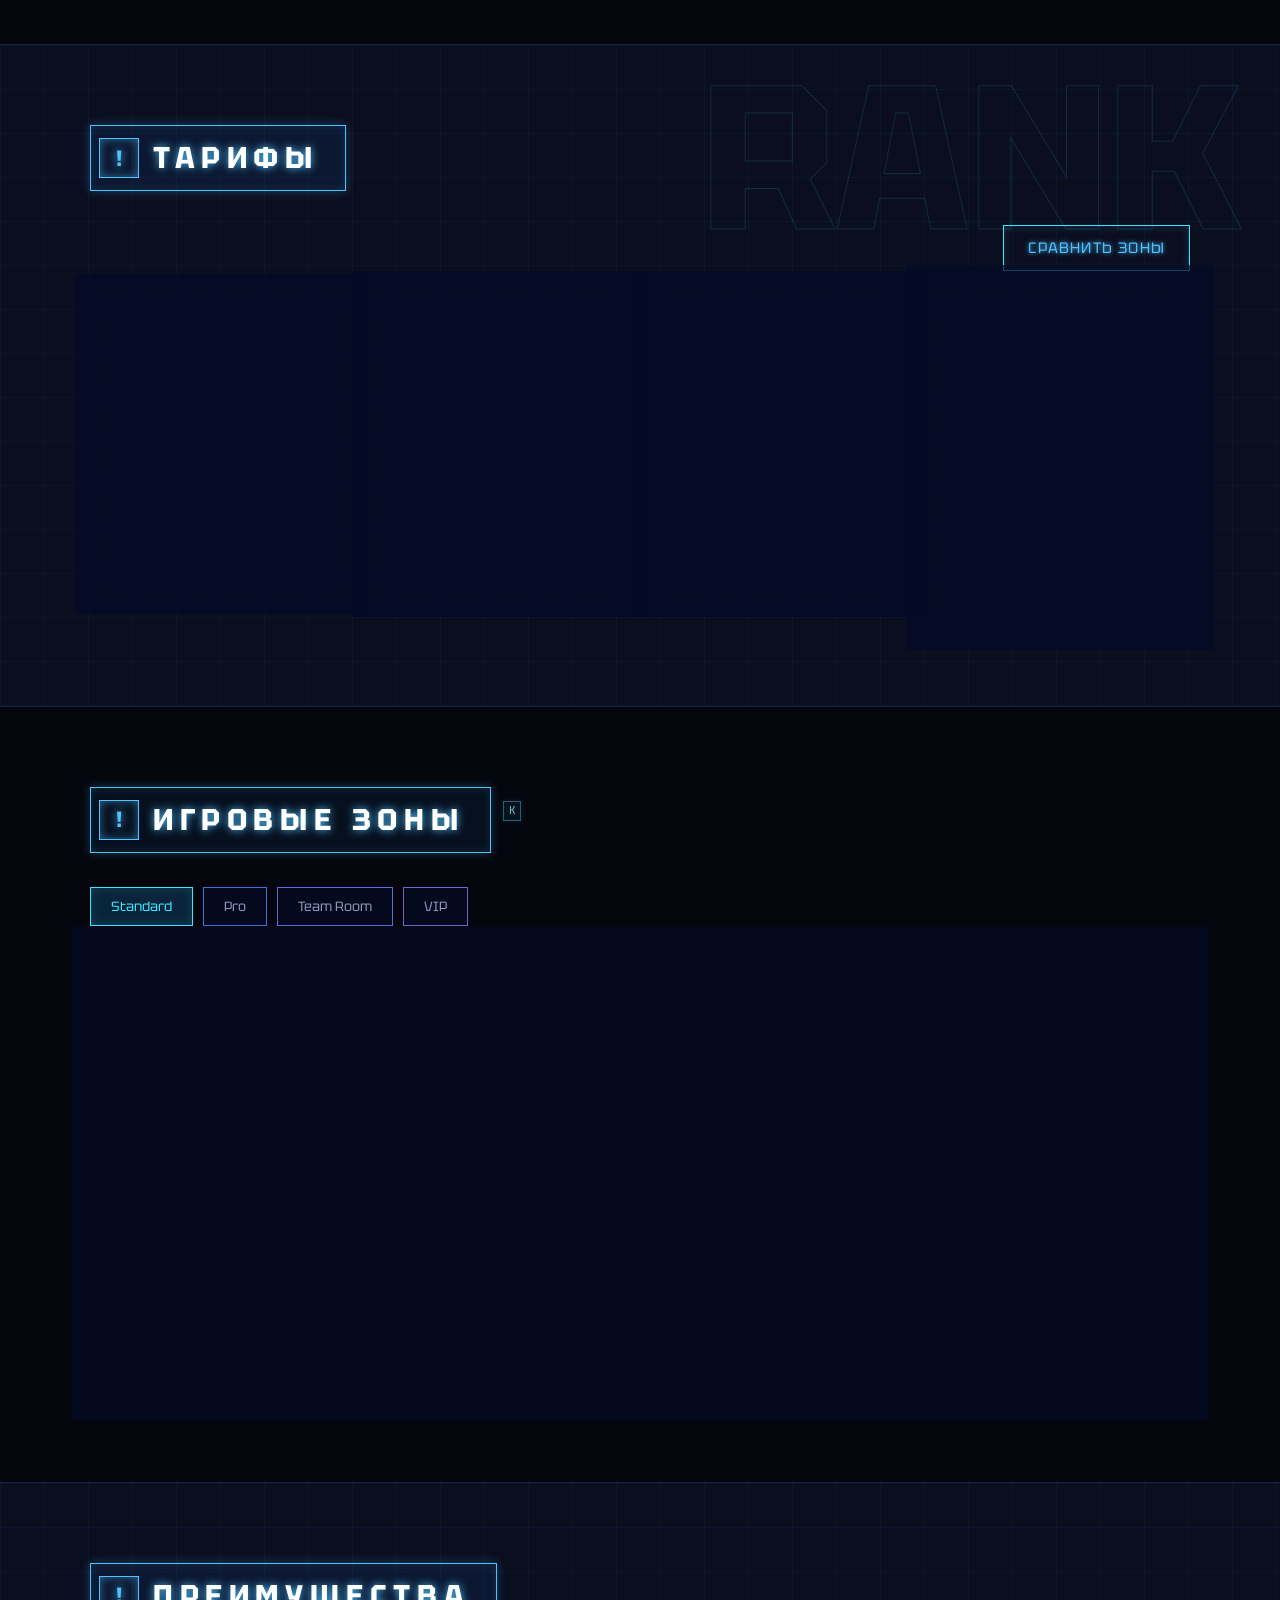
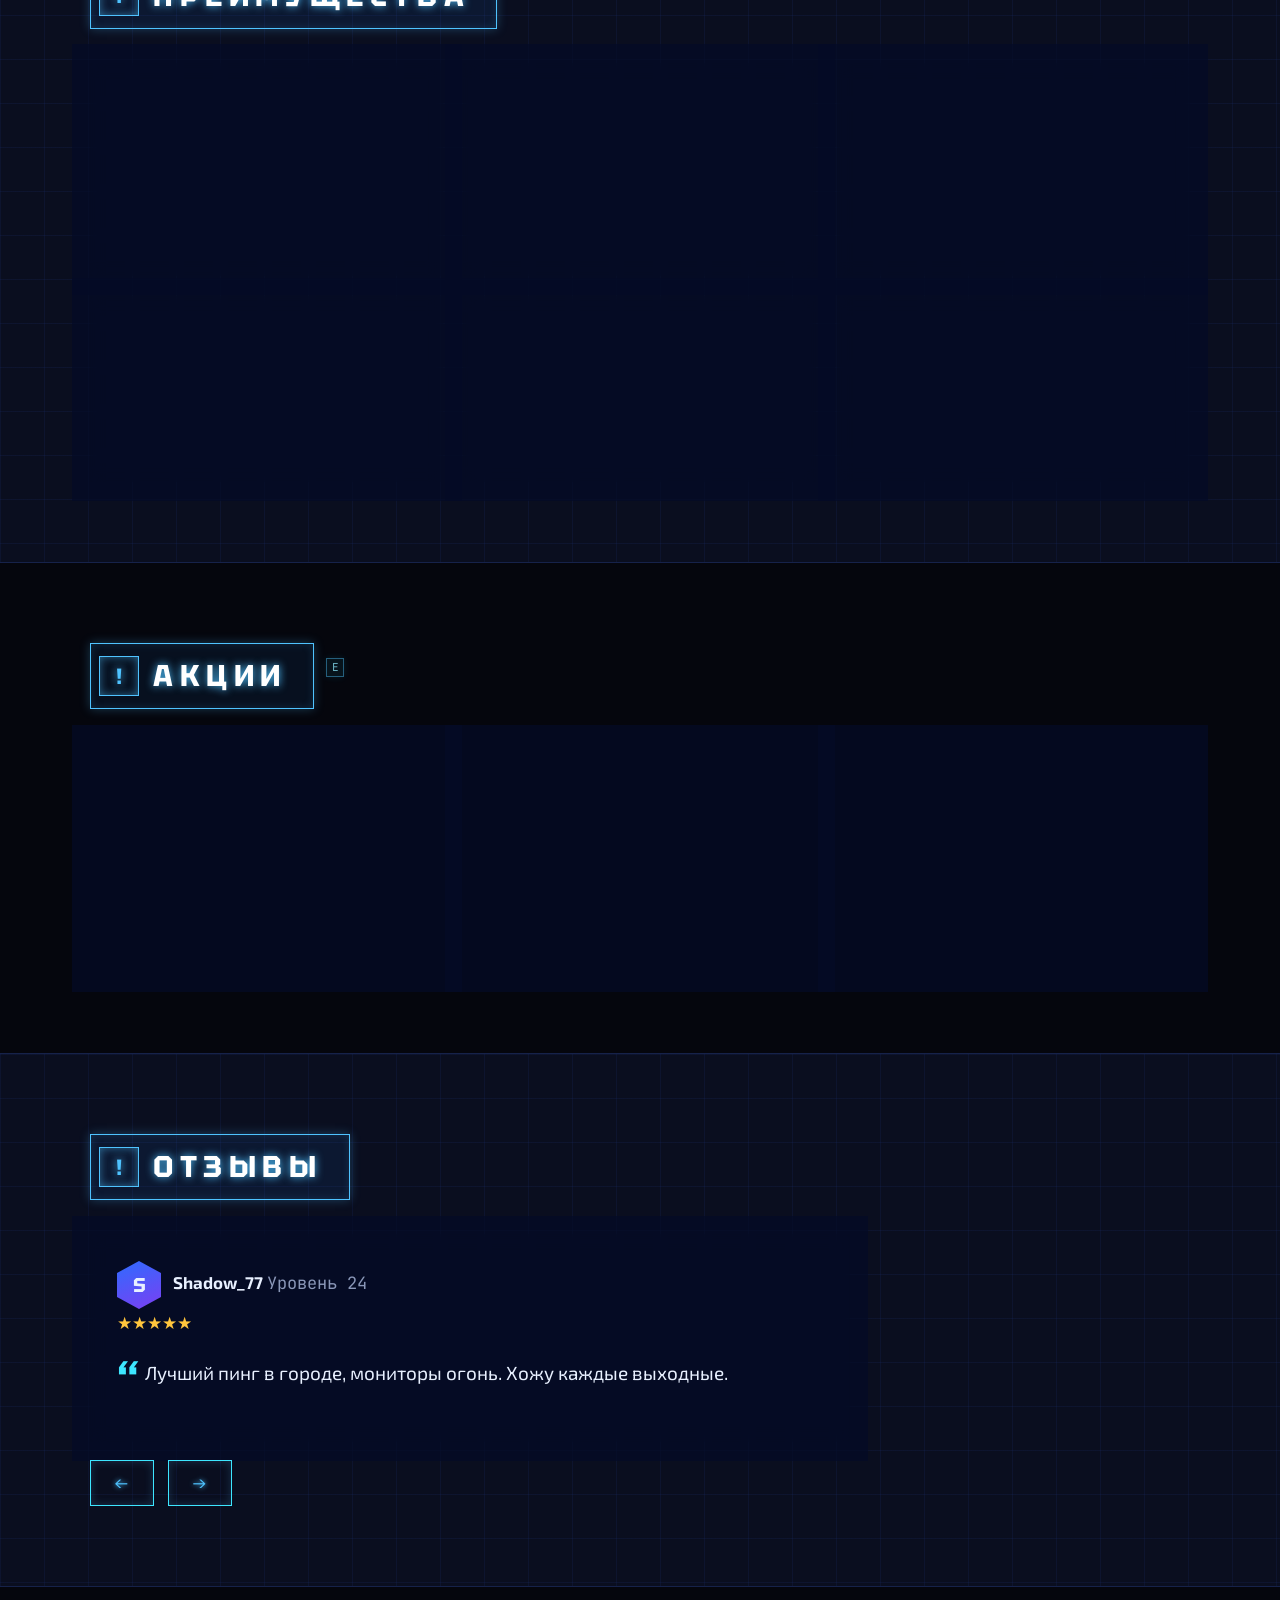
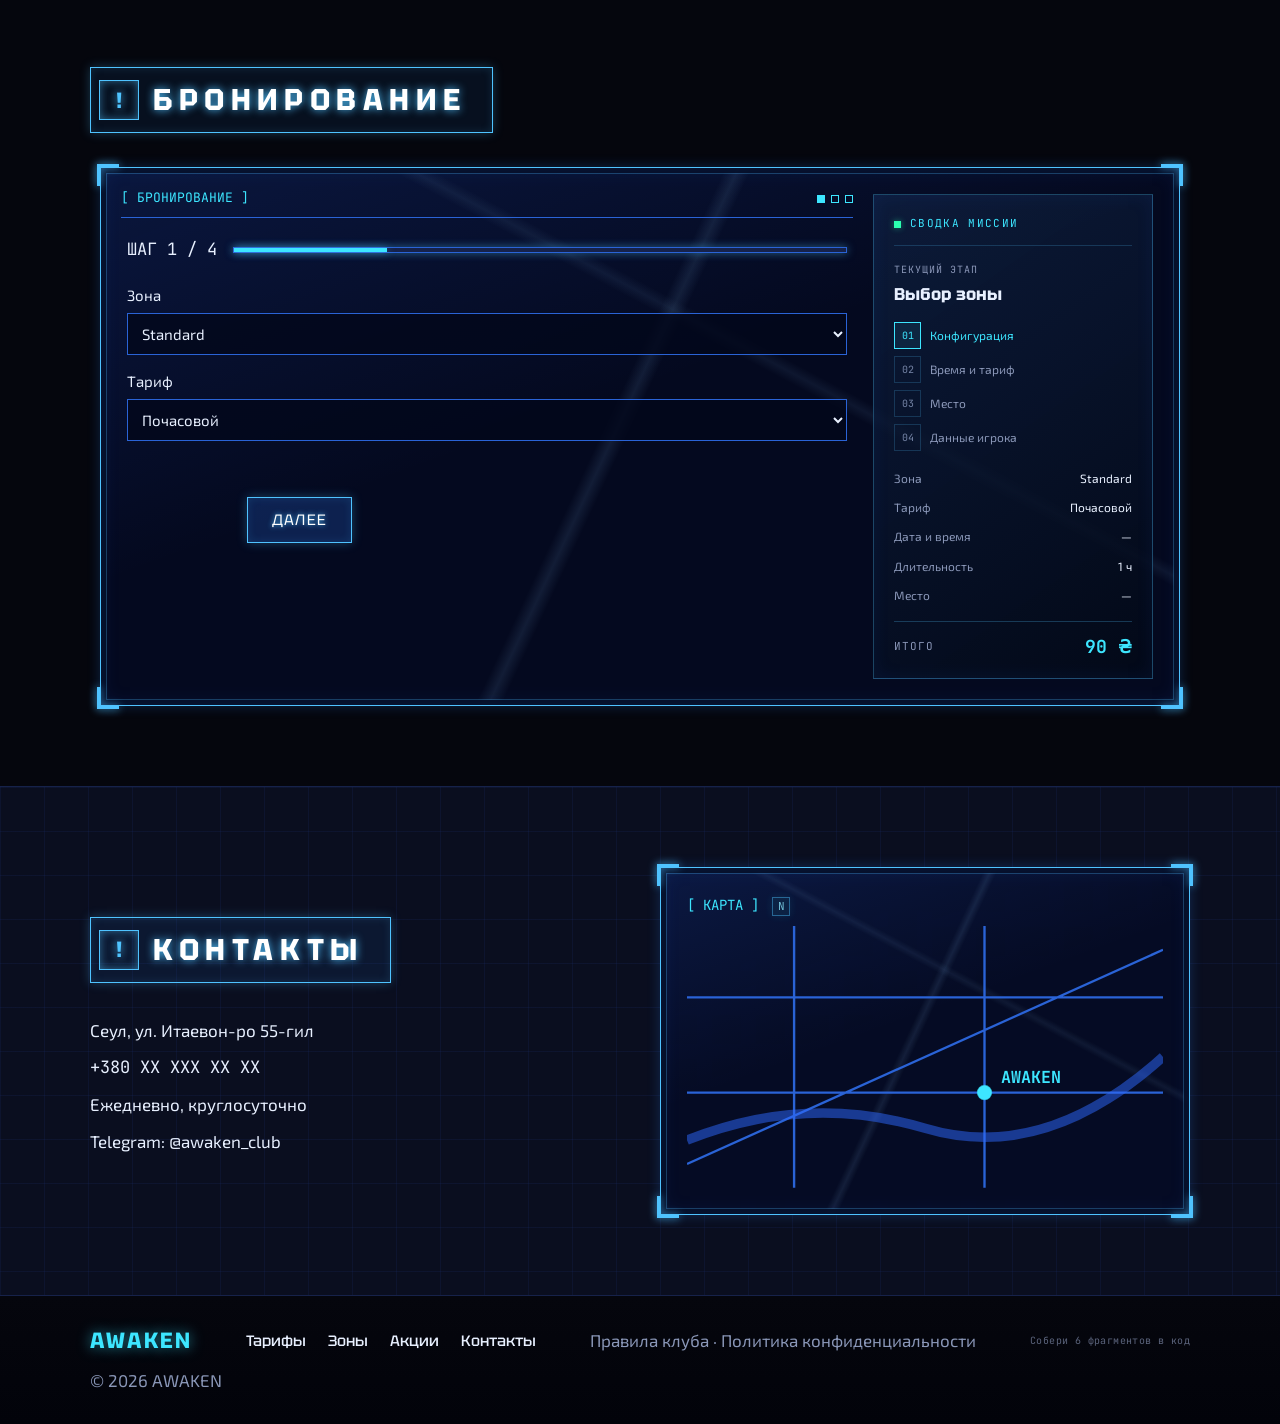
==== commit 55f360c4: "Update index.html" ====
--- a/index.html
+++ b/index.html
@@ -17,11 +17,6 @@
   <meta property="og:image:alt" content="AWAKEN — игровой клуб" />
   <meta id="ogLocale" property="og:locale" content="ru_RU" />
   <meta property="og:site_name" content="AWAKEN" />
-  <meta name="twitter:card" content="summary" />
-  <meta id="twitterTitle" name="twitter:title" content="AWAKEN | Игровые зоны, тарифы и демо-бронирование" />
-  <meta id="twitterDescription" name="twitter:description"
-    content="Учебный демосайт AWAKEN: игровые зоны, условные тарифы и демонстрационная форма бронирования компьютерного клуба." />
-  <meta name="twitter:image" content="https://cyberplaza.com.ua/img/plaza-poster.jpg" />
   <link rel="preconnect" href="https://fonts.googleapis.com" />
   <link rel="preconnect" href="https://fonts.gstatic.com" crossorigin />
 <script async src="https://www.googletagmanager.com/gtag/js?id=G-5WP4PR1TVZ"></script>
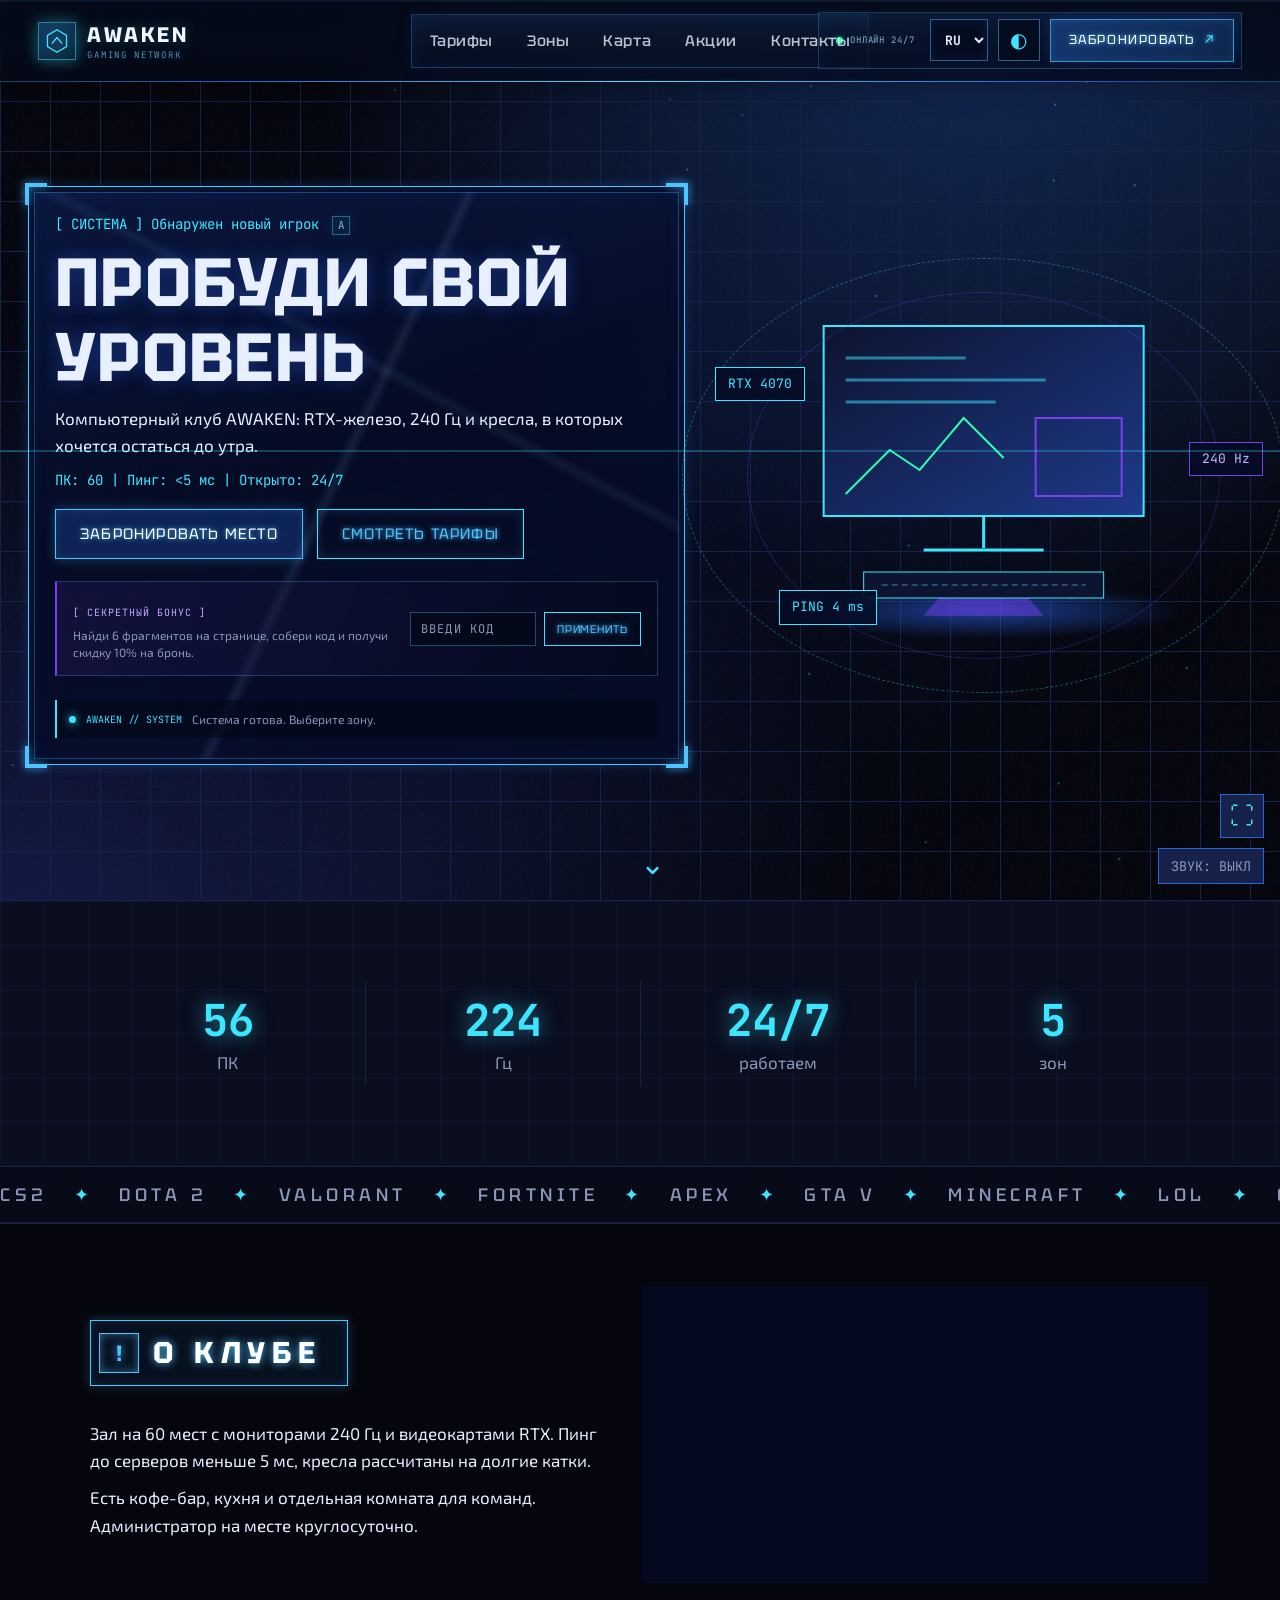
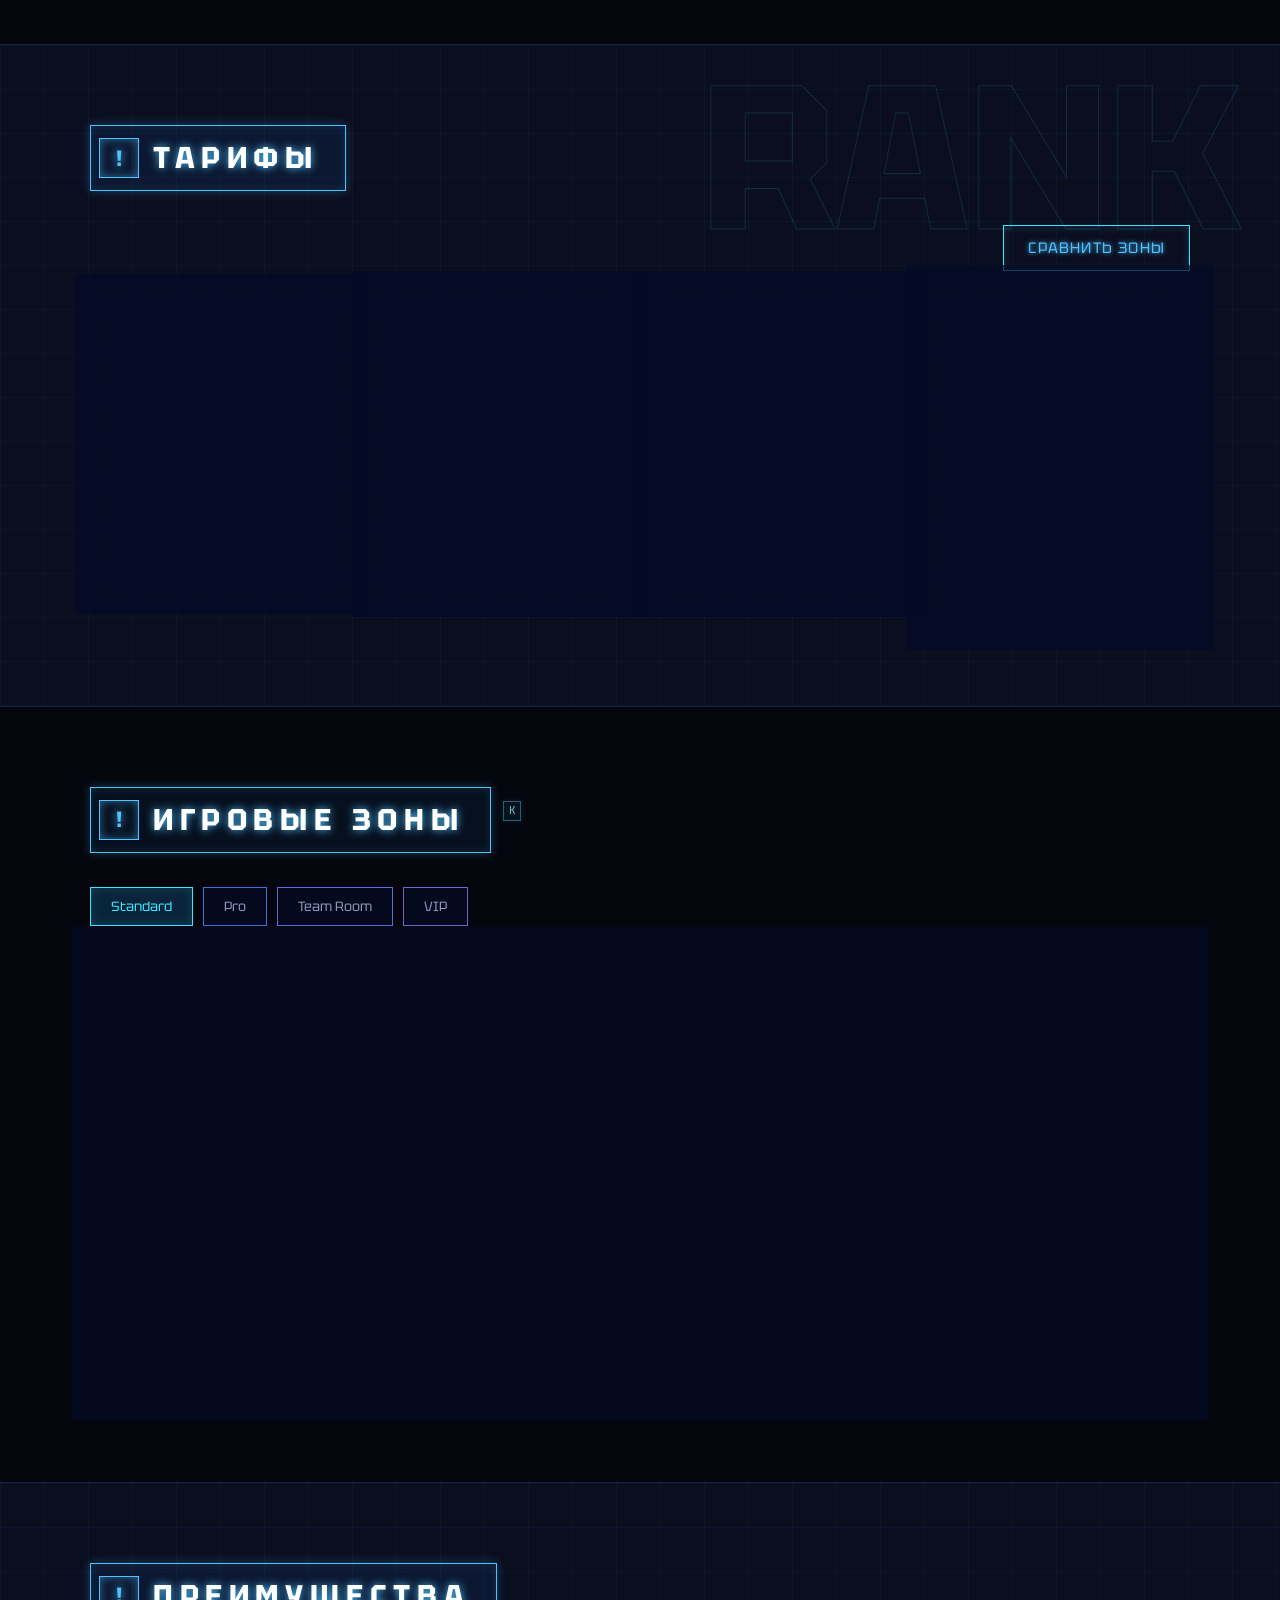
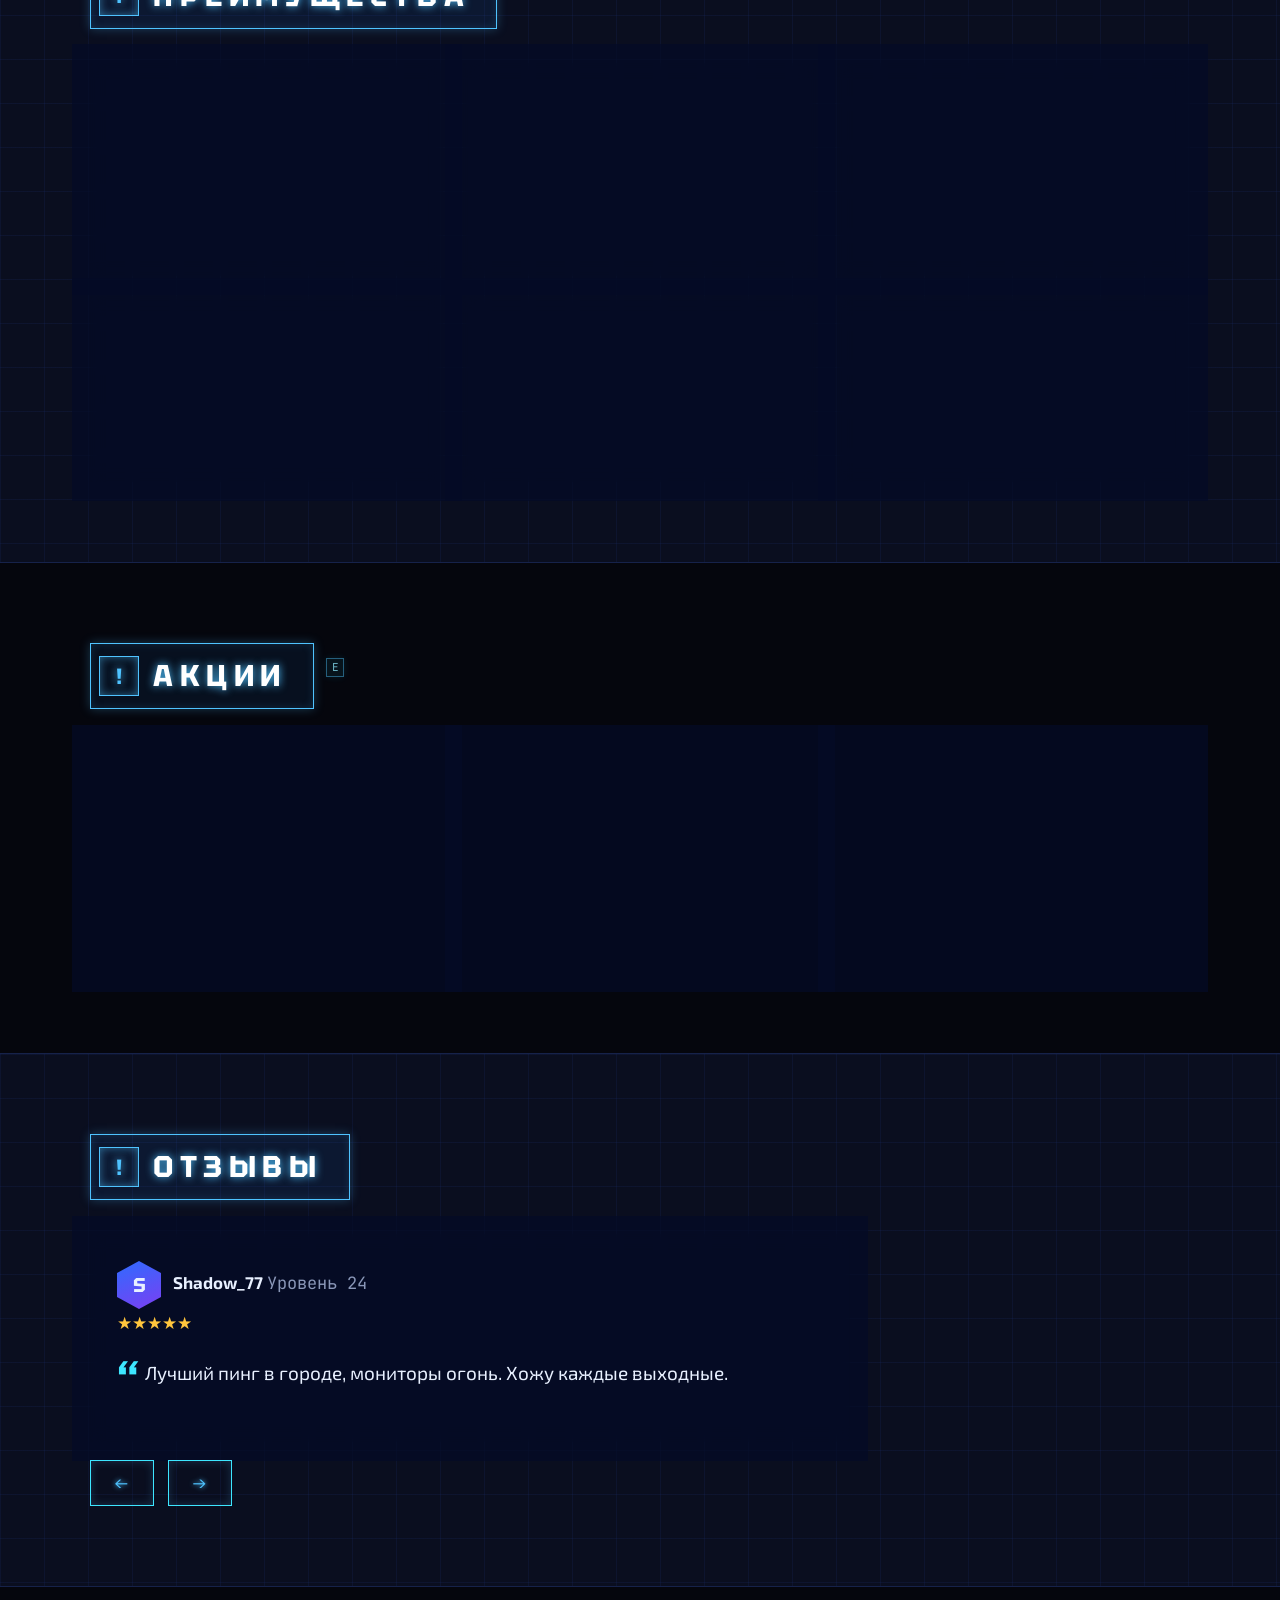
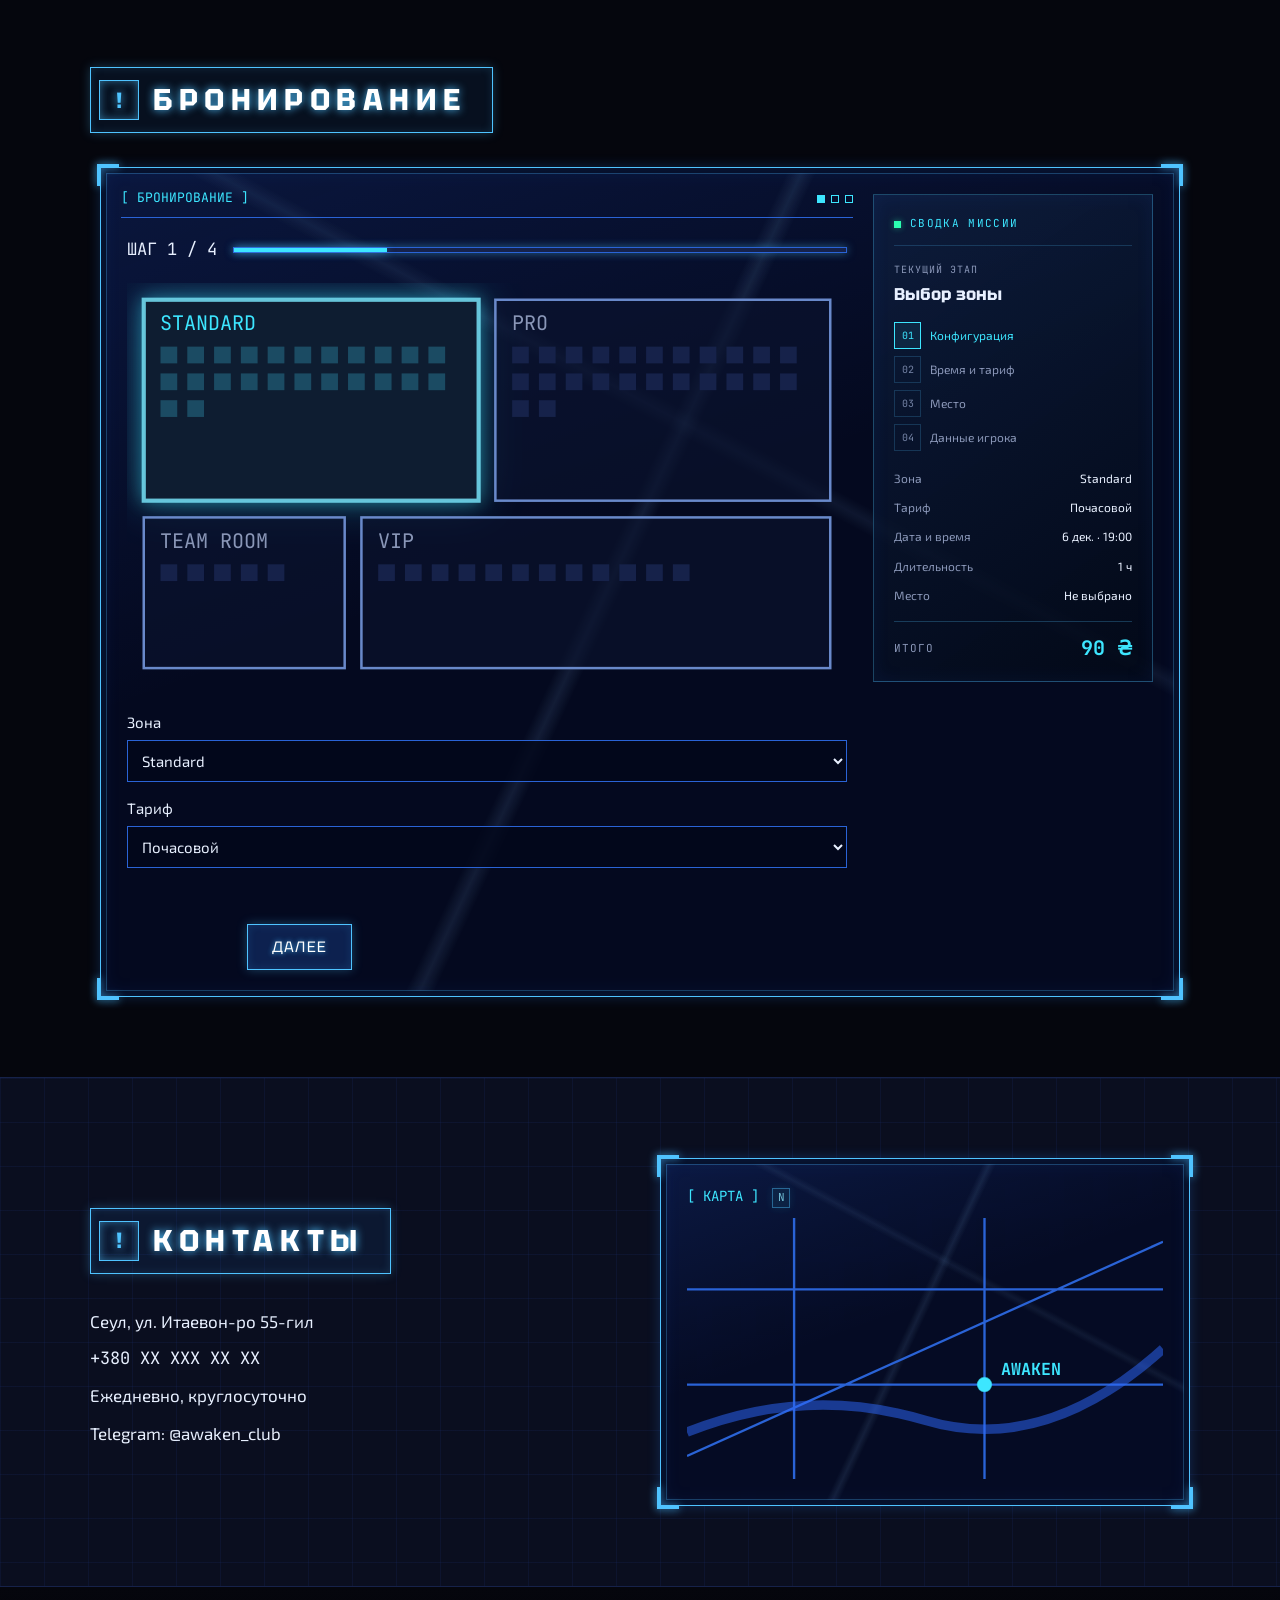
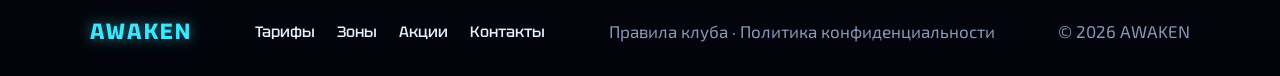
==== commit fdc8b793: "ф" ====
--- a/index.html
+++ b/index.html
@@ -13,20 +13,23 @@
   <meta id="ogTitle" property="og:title" content="AWAKEN | Игровые зоны, тарифы и демо-бронирование" />
   <meta id="ogDescription" property="og:description"
     content="Учебный демосайт AWAKEN: игровые зоны, условные тарифы и демонстрационная форма бронирования компьютерного клуба." />
+  <meta id="twitterTitle" name="twitter:title" content="AWAKEN | Игровые зоны, тарифы и демо-бронирование" />
+  <meta id="twitterDescription" name="twitter:description"
+    content="Учебный демосайт AWAKEN: игровые зоны, условные тарифы и демонстрационная форма бронирования компьютерного клуба." />
   <meta property="og:image" content="https://cyberplaza.com.ua/img/plaza-poster.jpg" />
   <meta property="og:image:alt" content="AWAKEN — игровой клуб" />
   <meta id="ogLocale" property="og:locale" content="ru_RU" />
   <meta property="og:site_name" content="AWAKEN" />
   <link rel="preconnect" href="https://fonts.googleapis.com" />
   <link rel="preconnect" href="https://fonts.gstatic.com" crossorigin />
-<script async src="https://www.googletagmanager.com/gtag/js?id=G-5WP4PR1TVZ"></script>
-<script>
-  window.dataLayer = window.dataLayer || [];
-  function gtag(){dataLayer.push(arguments);}
-  gtag('js', new Date());
-
-  gtag('config', 'G-5WP4PR1TVZ');
-</script>
+  <script async src="https://www.googletagmanager.com/gtag/js?id=G-5WP4PR1TVZ"></script>
+  <script>
+    window.dataLayer = window.dataLayer || [];
+    function gtag() { dataLayer.push(arguments); }
+    gtag('js', new Date());
+
+    gtag('config', 'G-5WP4PR1TVZ');
+  </script>
   <link
     href="https://fonts.googleapis.com/css2?family=Tektur:wght@500;700&family=Exo+2:wght@400;600&family=JetBrains+Mono:wght@400;700&display=swap"
     rel="stylesheet" />
@@ -87,6 +90,19 @@
         <div class="row">
           <a class="btn" href="#map">Забронировать место</a><a class="btn ghost" href="#tariffs">Смотреть тарифы</a>
         </div>
+        <div class="cipher-reward" id="cipherReward">
+          <div class="cipher-reward-copy">
+            <span class="mono cipher-reward-label">[ СЕКРЕТНЫЙ БОНУС ]</span>
+            <p>Найди 6 фрагментов на странице, собери код и получи скидку 10% на бронь.</p>
+          </div>
+          <form class="cipher-form" id="cipherForm">
+            <label class="sr-only" for="cipherCodeInput">Код из шести фрагментов</label>
+            <input id="cipherCodeInput" type="text" placeholder="ВВЕДИ КОД" maxlength="6" autocomplete="off"
+              autocapitalize="characters" spellcheck="false" aria-describedby="cipherStatus" />
+            <button class="btn ghost" id="cipherSubmit" type="submit">Применить</button>
+          </form>
+          <p class="cipher-status mono" id="cipherStatus" role="status" aria-live="polite"></p>
+        </div>
         <div class="system-console" role="status">
           <span class="console-led" aria-hidden="true"></span>
           <span class="mono console-label">AWAKEN // SYSTEM</span>
@@ -159,13 +175,9 @@
         <div class="panel photo">
           <span class="mono tag">[ ЗАЛ ]
             <span class="cipher-fragment" title="Фрагмент 2/6" aria-hidden="true">W</span></span>
-          <img
-            src="https://cyberplaza.com.ua/img/plaza-poster.jpg"
-            alt="Фото игрового клуба AWAKEN"
-            loading="lazy"
+          <img src="https://cyberplaza.com.ua/img/plaza-poster.jpg" alt="Фото игрового клуба AWAKEN" loading="lazy"
             decoding="async"
-            style="display:block; width:100%; height:auto; border-radius:12px; border:1px solid rgba(61,230,255,.35); object-fit:cover;"
-          />
+            style="display:block; width:100%; height:auto; border-radius:12px; border:1px solid rgba(61,230,255,.35); object-fit:cover;" />
           <p class="muted">Фото клуба</p>
           <span class="cipher-fragment" title="Фрагмент 3/6" aria-hidden="true">A</span>
         </div>
@@ -317,7 +329,9 @@
                     <option>3</option>
                     <option>5</option>
                   </select></label>
-                <p class="mono total" id="total"></p>
+                <p class="mono total price-pair" id="total">
+                    <span>ИТОГО:</span><del id="totalBefore" hidden></del><strong id="totalCurrent"></strong>
+                </p>
               </div>
               <div class="step" data-step="3" hidden>
                 <div class="legend mono">
@@ -373,9 +387,16 @@
                   <dt>Место</dt>
                   <dd id="summarySeat">—</dd>
                 </div>
+                <div id="summaryDiscountRow" hidden>
+                  <dt>Скидка по коду</dt>
+                  <dd id="summaryDiscount">−10%</dd>
+                </div>
               </dl>
               <div class="summary-total">
-                <span>ИТОГО</span><strong id="summaryTotal">90 ₴</strong>
+                <span>ИТОГО</span>
+                <span class="price-pair">
+                  <del id="summaryBefore" hidden></del><strong id="summaryTotal">90 ₴</strong>
+                </span>
               </div>
             </aside>
           </div>
@@ -415,7 +436,7 @@
           href="#contacts">Контакты</a>
       </div>
       <span class="muted">Правила клуба · Политика конфиденциальности</span>
-      <span class="cipher-hint mono">Собери 6 фрагментов в код</span><span class="muted">© 2026 AWAKEN</span>
+      <span class="muted">© 2026 AWAKEN</span>
     </div>
   </footer>
 
@@ -455,7 +476,13 @@
       </div>
       <div>
         <dt>ИТОГО</dt>
-        <dd id="completeTotal"></dd>
+        <dd class="price-pair">
+          <del id="completeBefore" hidden></del><strong id="completeTotal"></strong>
+        </dd>
+      </div>
+      <div id="completeDiscountRow" hidden>
+        <dt>Скидка по коду</dt>
+        <dd id="completeDiscount"></dd>
       </div>
     </dl>
     <div class="complete-actions">
@@ -468,7 +495,9 @@
   <button id="mobileBookingSummary" type="button" aria-label="Сводка миссии и сумма брони">
     <span><small class="mono">МИССИЯ</small><strong id="mobileSummaryZone">Standard</strong><em
         id="mobileSummarySeat">Место —</em></span>
-    <b><small class="mono">ИТОГО</small><strong id="mobileSummaryTotal">90 ₴</strong></b>
+    <b><small class="mono">ИТОГО</small><span class="price-pair">
+      <del id="mobileSummaryBefore" hidden></del><strong id="mobileSummaryTotal">90 ₴</strong>
+    </span></b>
   </button>
   <button id="sound" class="mono" aria-pressed="false">ЗВУК: ВЫКЛ</button>
   <button id="fullscreen" class="mono" type="button" aria-label="Включить полноэкранный режим"
--- a/style.css
+++ b/style.css
@@ -607,6 +607,10 @@
   gap: 10px;
   margin: 0;
 }
+.summary-details > [hidden],
+.complete-details > [hidden] {
+  display: none;
+}
 .summary-details > div {
   display: flex;
   justify-content: space-between;
@@ -639,8 +643,36 @@
 }
 .summary-total strong {
   color: var(--cyan);
-  font-size: 18px;
+  font-size: 20px;
   letter-spacing: 0;
+}
+.summary-total .price-pair del {
+  font-size: 13px;
+}
+.price-pair {
+  display: inline-flex;
+  align-items: baseline;
+  justify-content: flex-end;
+  gap: 8px;
+  white-space: nowrap;
+}
+.price-pair [hidden] {
+  display: none;
+}
+.price-pair del {
+  color: var(--muted);
+  font-size: 0.72em;
+  font-weight: 400;
+  letter-spacing: 0;
+  text-decoration-color: var(--bad);
+  text-decoration-thickness: 1px;
+}
+.total strong {
+  color: inherit;
+  font: inherit;
+}
+.total .price-pair del {
+  font-size: 0.78em;
 }
 .step:not([hidden]) {
   animation: booking-step-in 0.24s ease-out both;
@@ -3120,10 +3152,83 @@
   margin: 0 0 24px 8px;
   vertical-align: middle;
 }
-.cipher-hint {
-  color: rgba(138, 151, 184, 0.65);
+.sr-only {
+  position: absolute;
+  width: 1px;
+  height: 1px;
+  padding: 0;
+  margin: -1px;
+  overflow: hidden;
+  clip: rect(0, 0, 0, 0);
+  white-space: nowrap;
+  border: 0;
+}
+.cipher-reward {
+  display: grid;
+  grid-template-columns: minmax(0, 1fr) auto;
+  align-items: center;
+  gap: 8px 20px;
+  max-width: 620px;
+  margin-top: 22px;
+  padding: 14px 16px;
+  border: 1px solid rgba(79, 195, 255, 0.24);
+  border-left: 2px solid var(--violet);
+  background: linear-gradient(110deg, rgba(123, 63, 242, 0.1), rgba(3, 9, 23, 0.54));
+  transition: border-color 0.2s ease, background-color 0.2s ease;
+}
+.cipher-reward.is-redeemed {
+  border-color: rgba(43, 255, 176, 0.42);
+  border-left-color: var(--ok);
+}
+.cipher-reward-copy p {
+  margin: 3px 0 0;
+  color: var(--muted);
+  font-size: 12px;
+  line-height: 1.45;
+}
+.cipher-reward-label {
+  color: #c5a8ff;
   font-size: 10px;
-  letter-spacing: 0.04em;
+  letter-spacing: 0.1em;
+}
+.cipher-form {
+  display: flex;
+  gap: 8px;
+}
+.cipher-form input {
+  width: 126px;
+  min-width: 0;
+  padding: 8px 10px;
+  border: 1px solid rgba(79, 195, 255, 0.36);
+  background: rgba(3, 9, 23, 0.75);
+  color: var(--text);
+  font: 12px "JetBrains Mono", monospace;
+  letter-spacing: 0.1em;
+}
+.cipher-form input::placeholder {
+  color: var(--muted);
+}
+.cipher-form input[aria-invalid="true"] {
+  border-color: var(--bad);
+}
+.cipher-form .btn {
+  padding: 8px 12px;
+  font-size: 11px;
+  box-shadow: none;
+  clip-path: none;
+}
+.cipher-status {
+  grid-column: 1 / -1;
+  min-height: 0;
+  color: var(--ok);
+  font-size: 10px;
+  line-height: 1.4;
+}
+.cipher-status:empty {
+  display: none;
+}
+.cipher-status[data-state="error"] {
+  color: var(--bad);
 }
 @media (max-width: 940px) {
   .booking-layout {
@@ -3151,6 +3256,9 @@
   .summary-details dd {
     max-width: 100%;
     text-align: left;
+  }
+  .cipher-reward {
+    grid-template-columns: minmax(0, 1fr);
   }
 }
 @media (prefers-reduced-motion: reduce) {
@@ -3285,11 +3393,18 @@
   color: var(--text);
   text-align: right;
 }
-.complete-details > div:last-child dd {
+.complete-details #completeTotal {
   color: var(--cyan);
   font:
-    700 18px "JetBrains Mono",
+    700 20px "JetBrains Mono",
     monospace;
+}
+.complete-details .price-pair {
+  flex-wrap: wrap;
+  gap: 6px 10px;
+}
+.complete-details .price-pair del {
+  font-size: 14px;
 }
 .complete-actions {
   display: flex;
@@ -3387,8 +3502,11 @@
   #mobileBookingSummary > b strong {
     color: var(--cyan);
     font:
-      700 16px "JetBrains Mono",
+      700 17px "JetBrains Mono",
       monospace;
+  }
+  #mobileBookingSummary .price-pair del {
+    font-size: 11px;
   }
   .booking-complete {
     padding: 32px 22px 24px;
